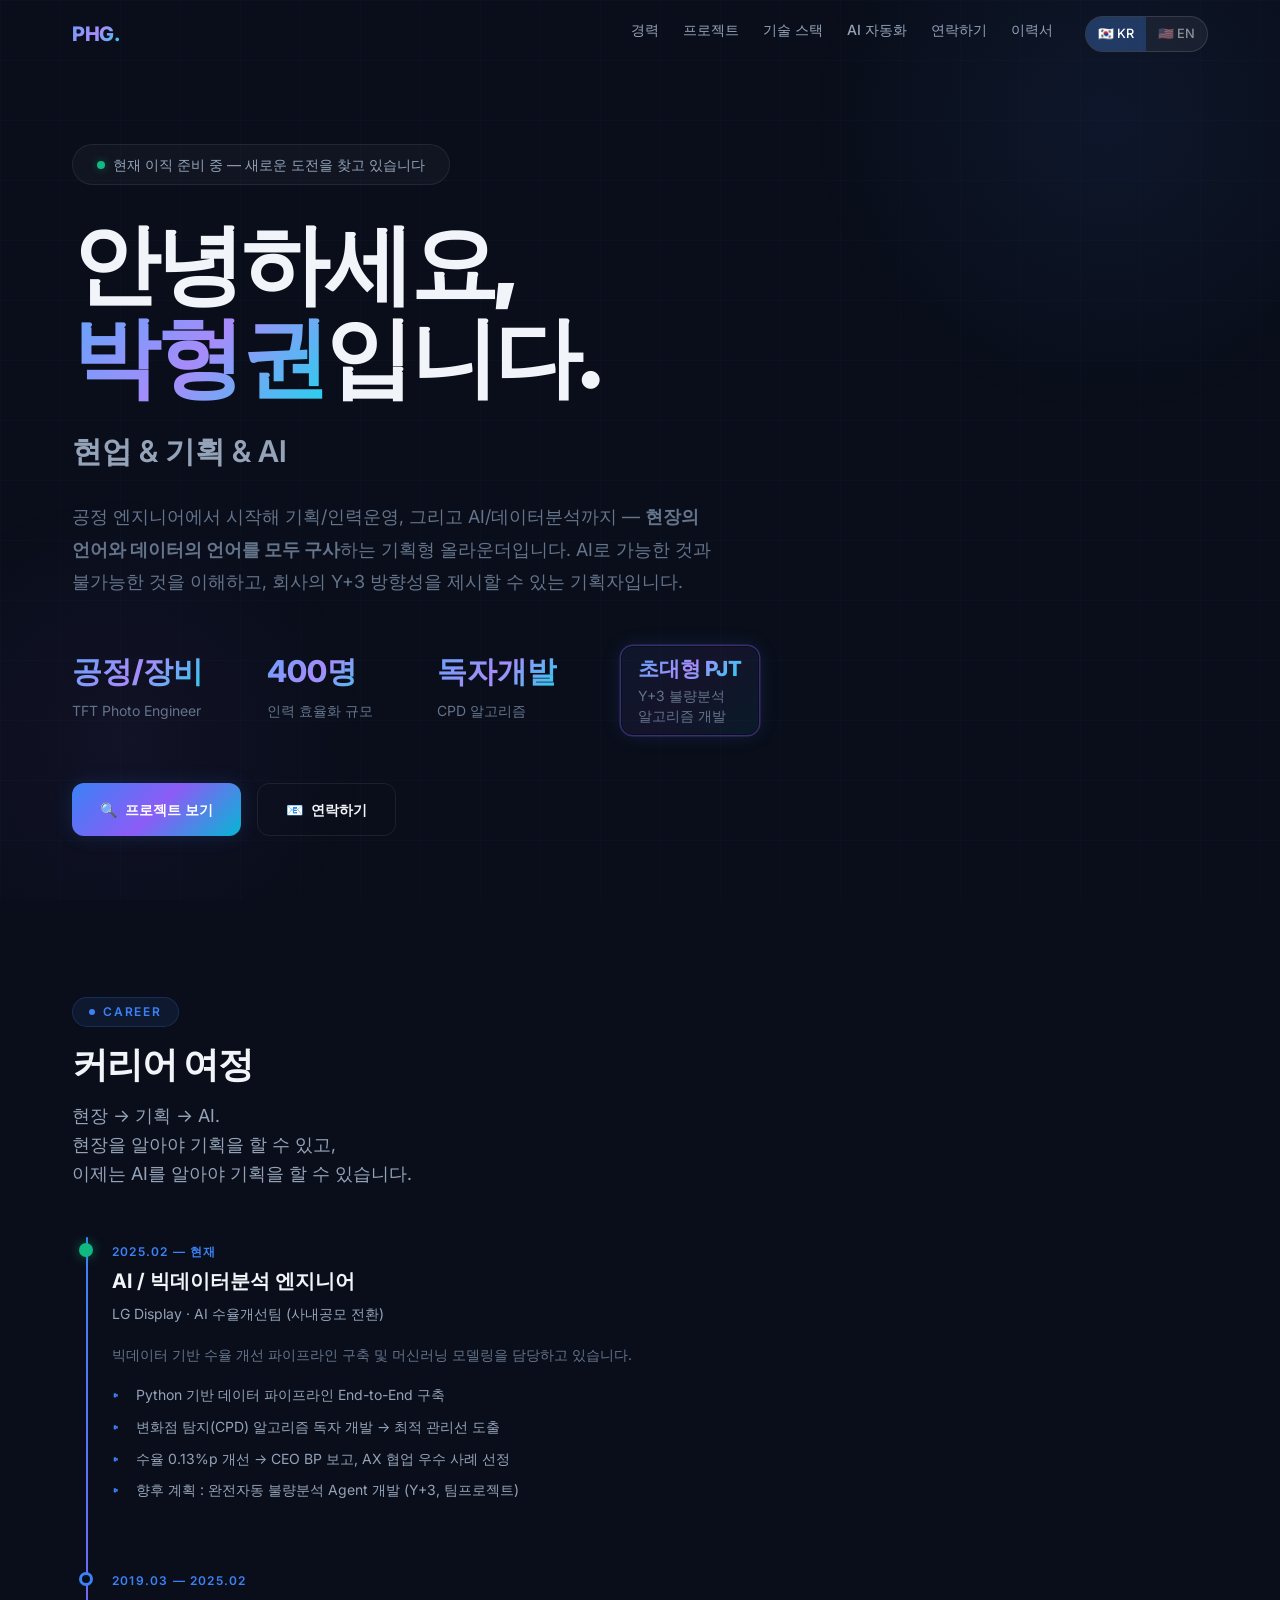
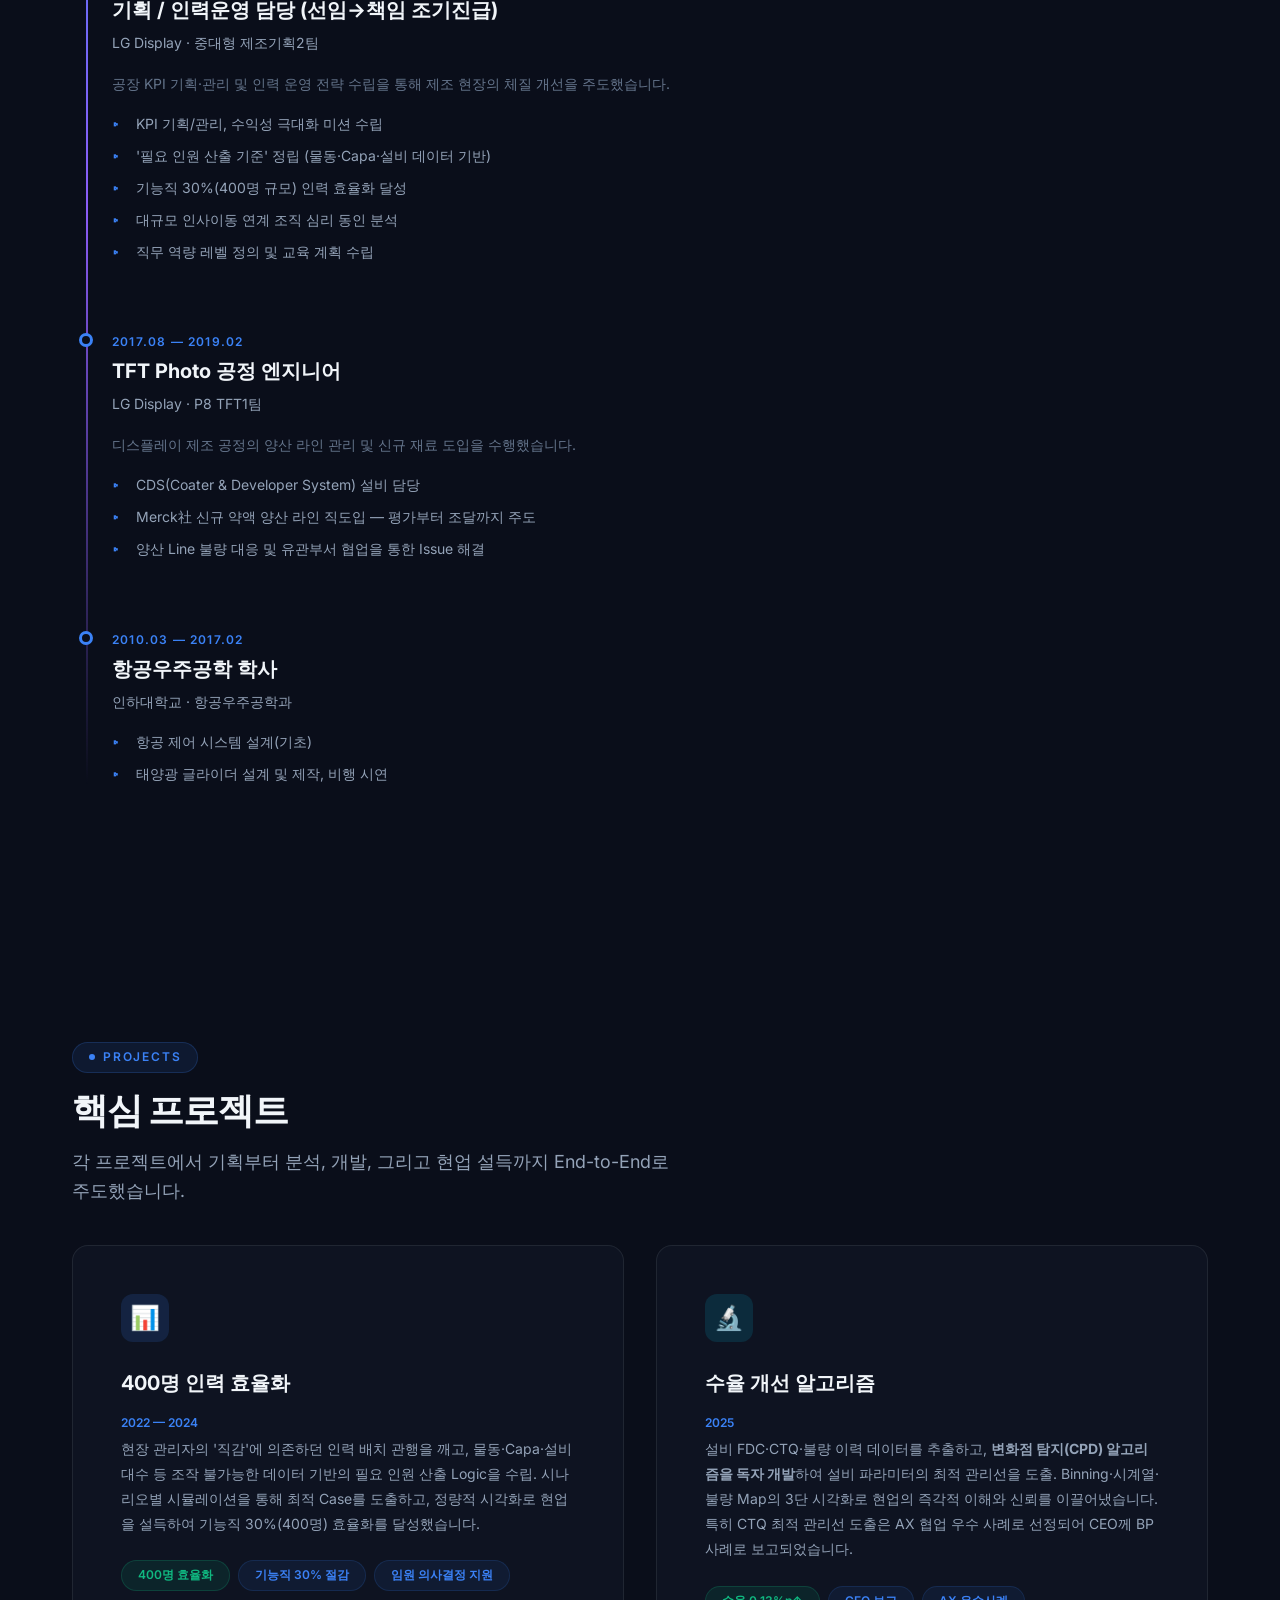
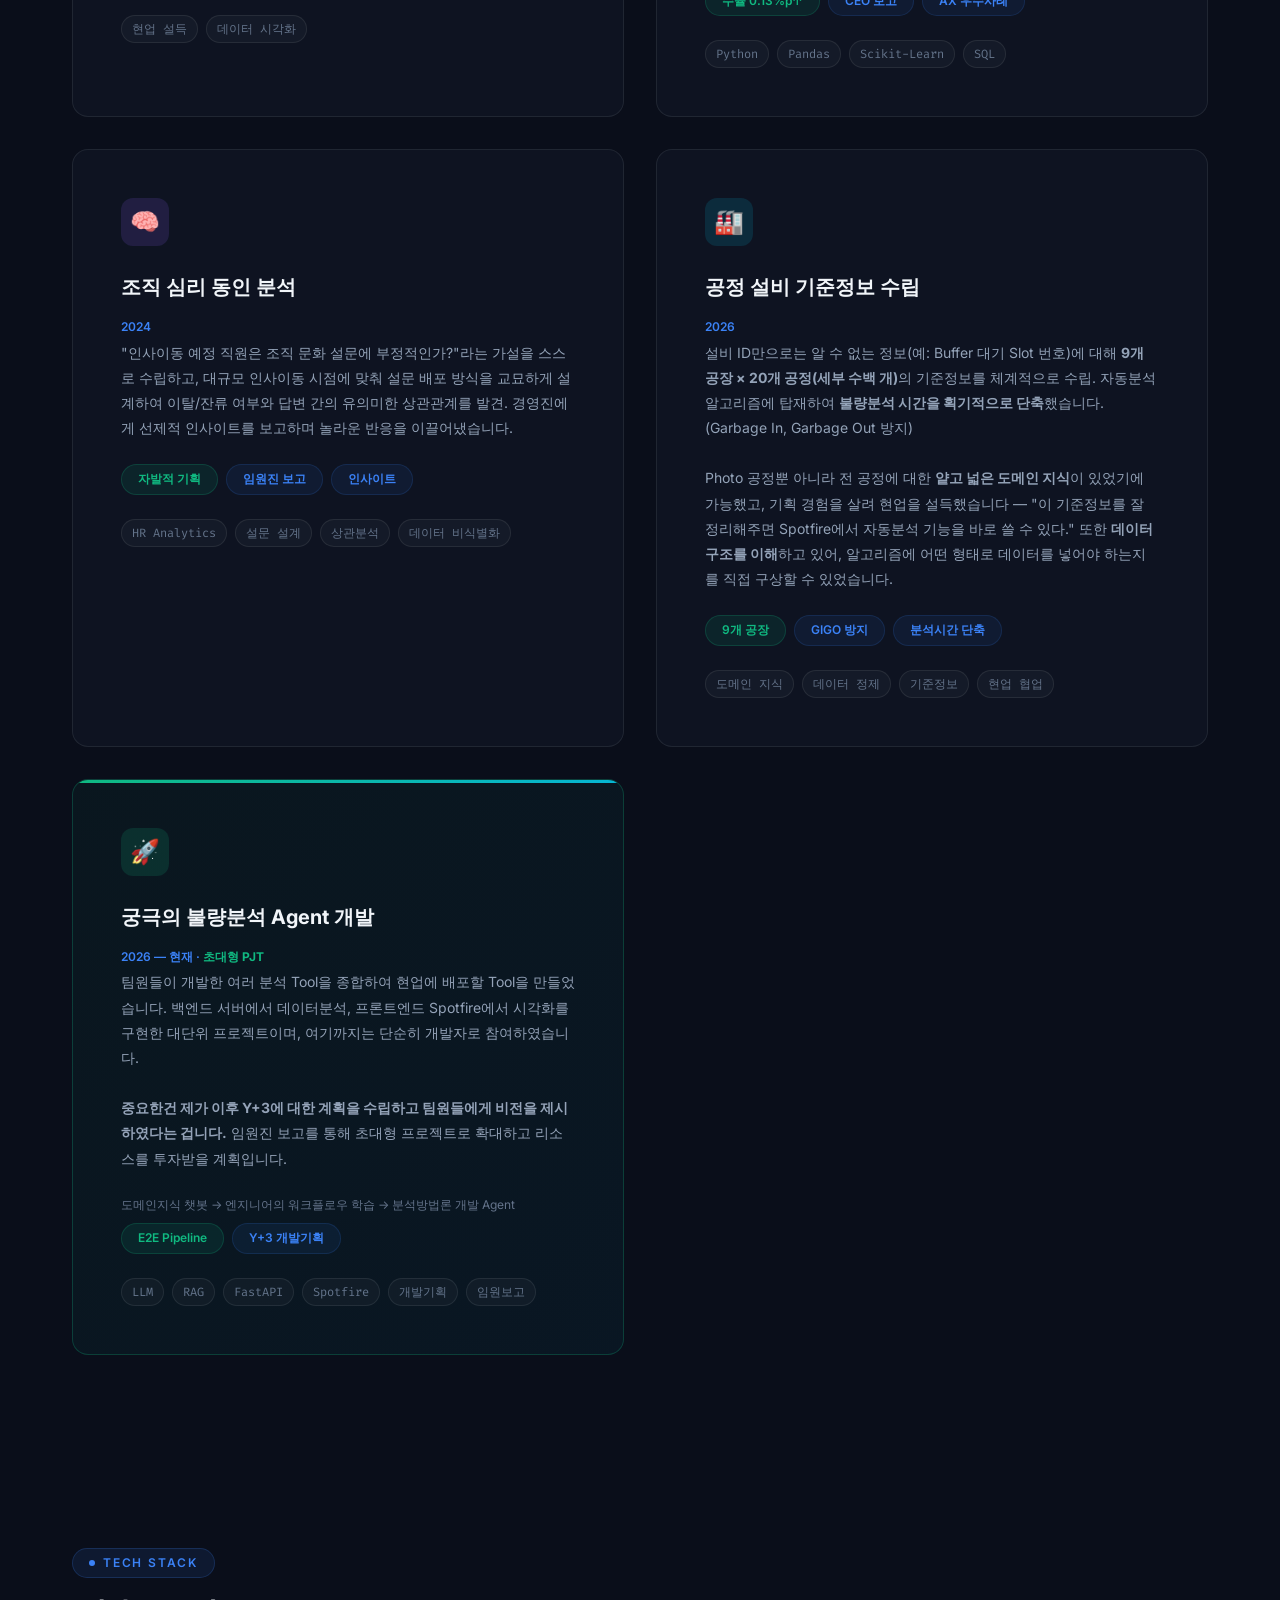
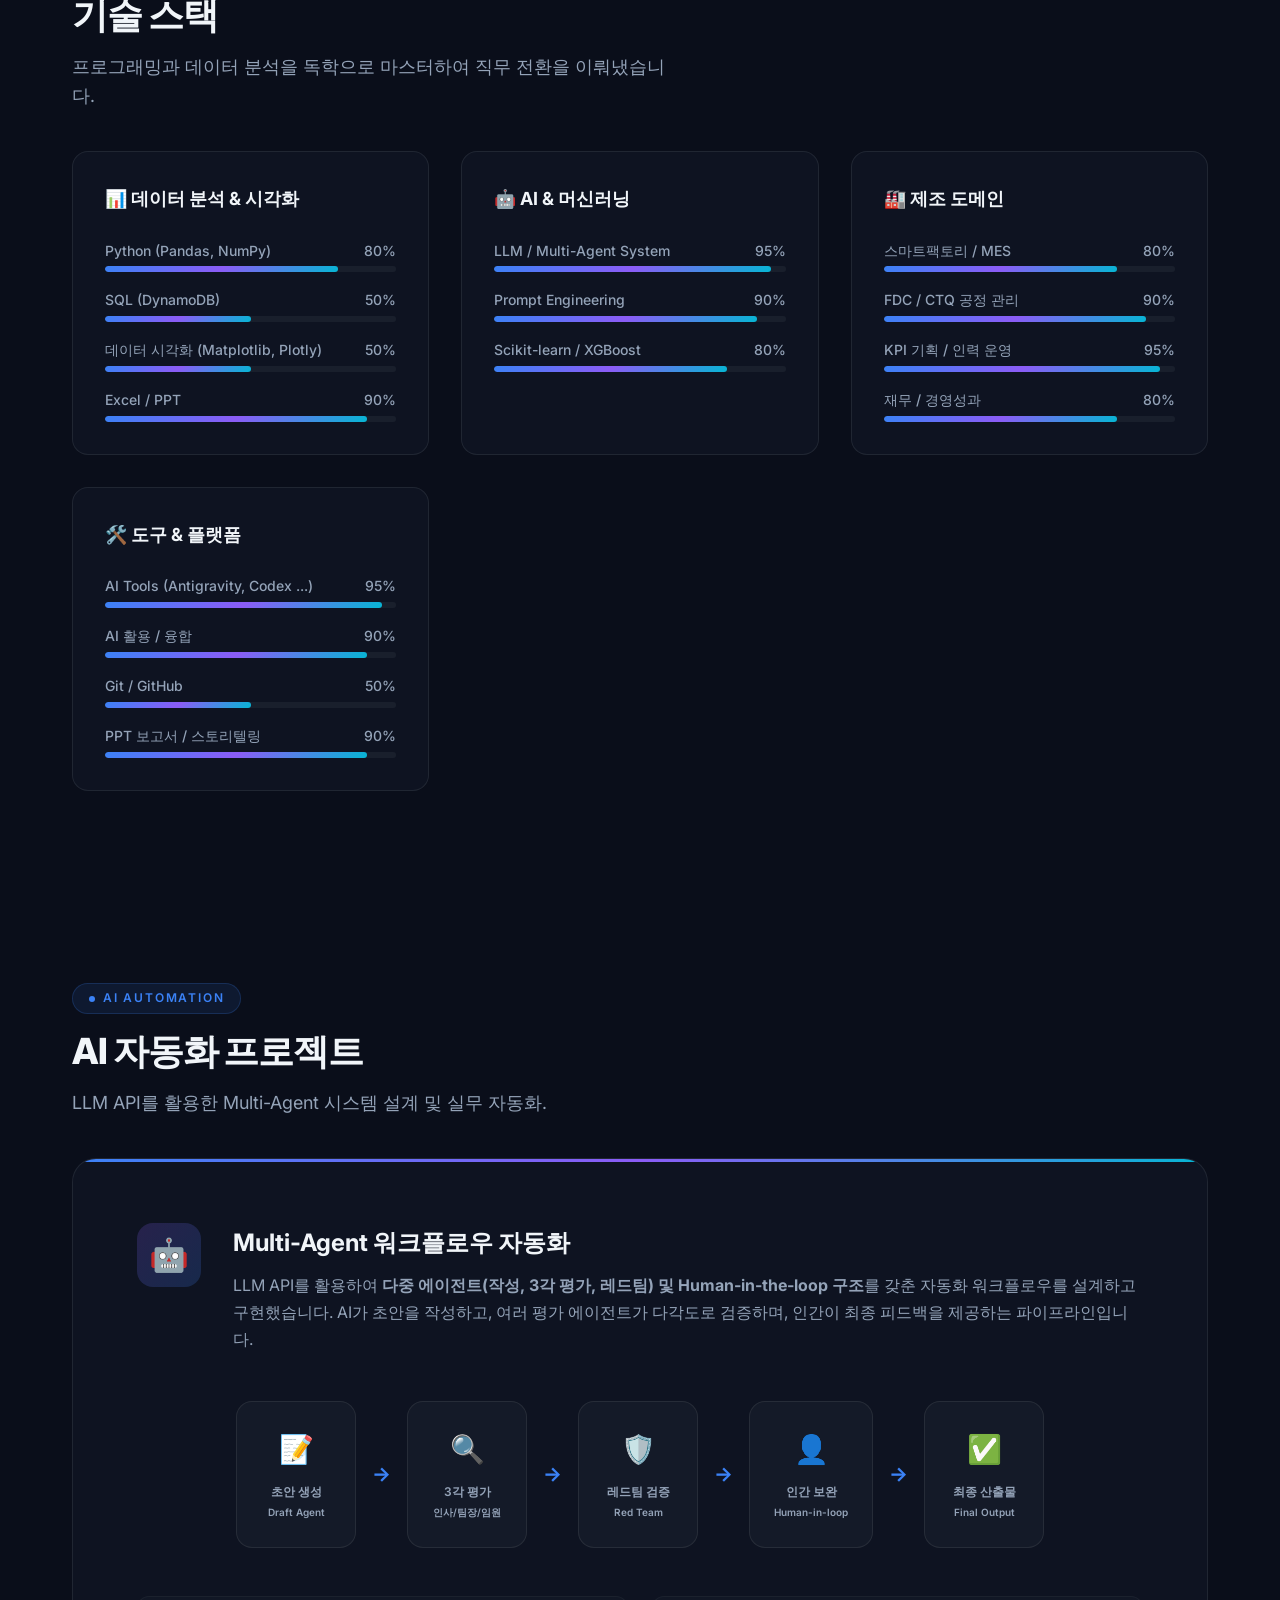
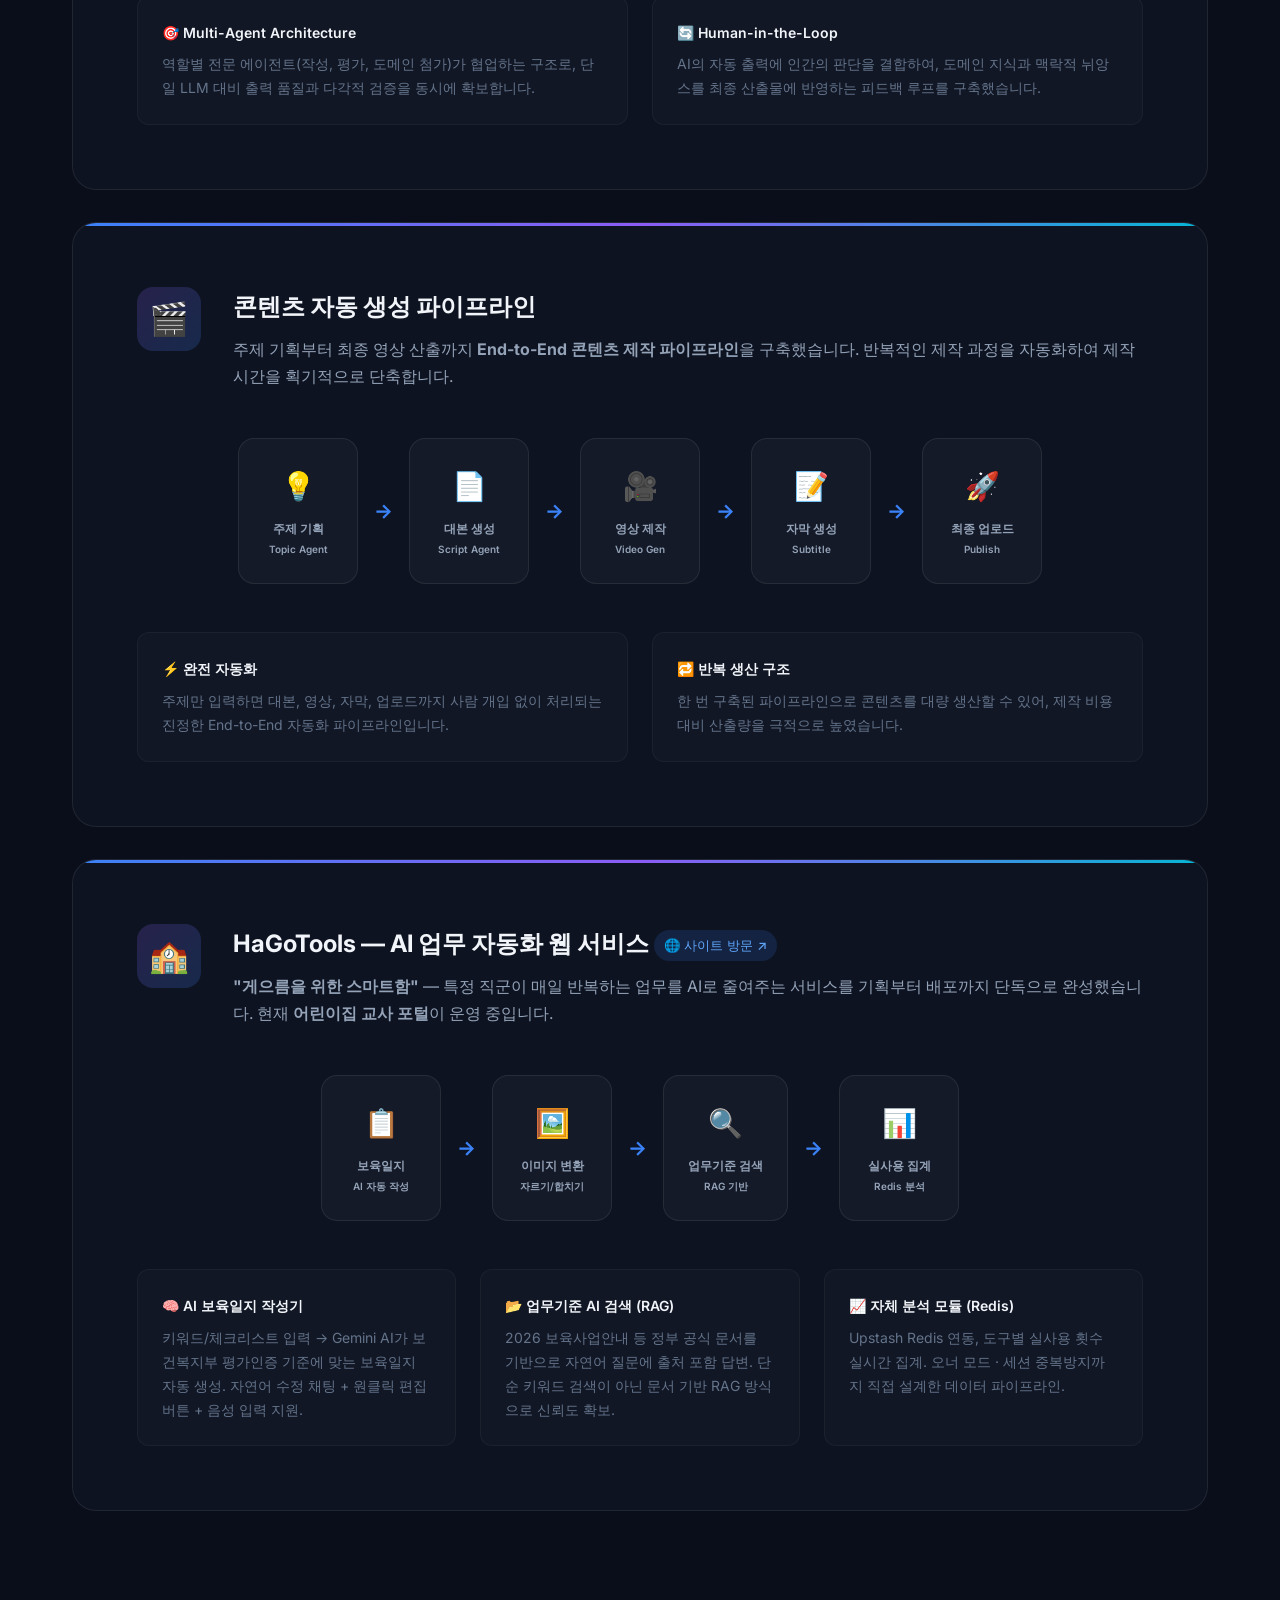
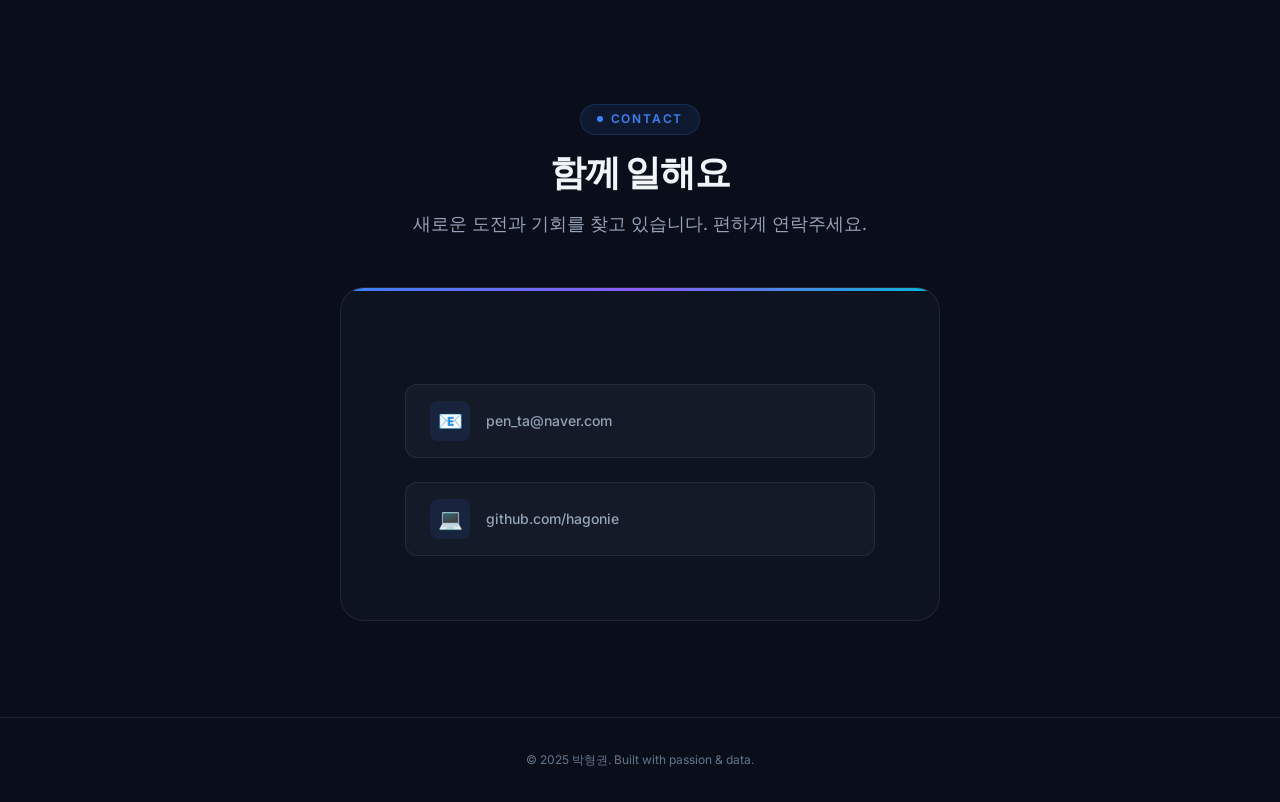
==== index.html @ 9e073401 "Fix HaGoTools: remove 직군별, restore title+link" ====
<!DOCTYPE html>
<html lang="ko">
<head>
  <meta charset="UTF-8">
  <meta name="viewport" content="width=device-width, initial-scale=1.0">
  <meta name="description" content="박형권 포트폴리오 — 데이터 분석 & AI 전문가. LG Display 출신, 공정엔지니어에서 AI 데이터분석까지 커리어를 확장한 올라운더.">
  <meta name="keywords" content="박형권, 포트폴리오, 데이터분석, AI, 머신러닝, Python, 스마트팩토리">
  <meta name="author" content="박형권">
  <meta property="og:title" content="박형권 — Data & AI Portfolio">
  <meta property="og:description" content="공정 엔지니어 → 기획/인력운영 → AI 데이터분석. 데이터로 400명 인력을 최적화하고, AI로 수율을 개선하는 사람.">
  <meta property="og:type" content="website">
  <title>박형권 — Data & AI Portfolio</title>
  <link rel="stylesheet" href="style.css">
  <link rel="icon" href="data:image/svg+xml,<svg xmlns='http://www.w3.org/2000/svg' viewBox='0 0 100 100'><text y='.9em' font-size='90'>🚀</text></svg>">
  <style>
    /* Language Toggle Button Styles */
    .lang-toggle {
      display: flex;
      align-items: center;
      background: rgba(255,255,255,0.06);
      border: 1px solid rgba(255,255,255,0.12);
      border-radius: 20px;
      padding: 0;
      cursor: pointer;
      font-size: 0.8rem;
      overflow: hidden;
      margin-left: 0.5rem;
      flex-shrink: 0;
    }
    .lang-toggle-option {
      padding: 6px 12px;
      color: rgba(255,255,255,0.5);
      transition: all 0.3s ease;
      font-weight: 500;
      white-space: nowrap;
      user-select: none;
    }
    .lang-toggle-option.active {
      background: rgba(59,130,246,0.25);
      color: #fff;
    }
    .lang-toggle-option:hover:not(.active) {
      color: rgba(255,255,255,0.8);
    }
    @media (max-width: 768px) {
      .lang-toggle {
        margin: 0.5rem auto 0;
      }
    }
  </style>
</head>
<body>

  <!-- Background Effects -->
  <div class="bg-grid"></div>
  <div class="bg-gradient-orbs"></div>

  <!-- Navigation -->
  <nav class="nav" id="navbar">
    <div class="nav-container">
      <a href="#" class="nav-logo">PHG.</a>
      <ul class="nav-links" id="navLinks">
        <li><a href="#career" data-ko="경력" data-en="Career">경력</a></li>
        <li><a href="#projects" data-ko="프로젝트" data-en="Projects">프로젝트</a></li>
        <li><a href="#skills" data-ko="기술 스택" data-en="Tech Stack">기술 스택</a></li>
        <li><a href="#automation" data-ko="AI 자동화" data-en="AI Automation">AI 자동화</a></li>
        <li><a href="#contact" data-ko="연락하기" data-en="Contact">연락하기</a></li>
        <li><a href="resume-kr.html" target="_blank" id="resumeLink" data-ko="이력서" data-en="Resume">이력서</a></li>
        <li>
          <div class="lang-toggle" id="langToggle">
            <span class="lang-toggle-option active" data-lang="ko">🇰🇷 KR</span>
            <span class="lang-toggle-option" data-lang="en">🇺🇸 EN</span>
          </div>
        </li>
      </ul>
      <button class="nav-mobile-toggle" id="navToggle" aria-label="메뉴 열기">
        <span></span>
        <span></span>
        <span></span>
      </button>
    </div>
  </nav>

  <!-- Hero Section -->
  <section class="hero" id="hero">
    <div class="hero-content">
      <div class="hero-badge" data-ko="현재 이직 준비 중 — 새로운 도전을 찾고 있습니다" data-en="Currently open to new opportunities" data-i18n-mode="badge">
        <span class="status-dot"></span>
        현재 이직 준비 중 — 새로운 도전을 찾고 있습니다
      </div>
      <h1 class="hero-name" data-ko="안녕하세요,<br><span class='gradient-text'>박형권</span>입니다." data-en="Hello,<br><span class='gradient-text'>Park Hyeonggwon</span>." data-i18n-mode="html">
        안녕하세요,<br>
        <span class="gradient-text">박형권</span>입니다.
      </h1>
      <p class="hero-title" data-ko="현업 &amp; 기획 &amp; AI" data-en="Field &amp; Planning &amp; AI">현업 & 기획 & AI</p>
      <p class="hero-description" data-ko="공정 엔지니어에서 시작해 기획/인력운영, 그리고 AI/데이터분석까지 — <strong>현장의 언어와 데이터의 언어를 모두 구사</strong>하는 기획형 올라운더입니다. AI로 가능한 것과 불가능한 것을 이해하고, 회사의 Y+3 방향성을 제시할 수 있는 기획자입니다." data-en="From process engineer to planning/workforce management, then to AI/data analysis — an <strong>all-rounder fluent in both the language of the manufacturing floor and the language of data</strong>. I understand what AI can and cannot do, and can chart the company's Y+3 direction." data-i18n-mode="html">
        공정 엔지니어에서 시작해 기획/인력운영, 그리고 AI/데이터분석까지 — 
        <strong>현장의 언어와 데이터의 언어를 모두 구사</strong>하는 기획형 올라운더입니다.
        AI로 가능한 것과 불가능한 것을 이해하고, 회사의 Y+3 방향성을 제시할 수 있는 기획자입니다.
      </p>
      <!-- Stat 스토리: 현업 → 기획 → AI → 현업+기획+AI 통합 -->
      <div class="hero-stats">
        <div class="hero-stat" title="현업">
          <div class="hero-stat-value" data-ko="공정/장비" data-en="Process/Equip">공정/장비</div>
          <div class="hero-stat-label">TFT Photo Engineer</div>
        </div>
        <div class="hero-stat" title="기획">
          <div class="hero-stat-value" data-count="400">0</div>
          <div class="hero-stat-label" data-ko="인력 효율화 규모" data-en="Workforce Optimized">인력 효율화 규모</div>
        </div>
        <div class="hero-stat" title="AI">
          <div class="hero-stat-value" data-ko="독자개발" data-en="Self-Developed">독자개발</div>
          <div class="hero-stat-label" data-ko="CPD 알고리즘" data-en="CPD Algorithm">CPD 알고리즘</div>
        </div>
        <div class="hero-stat hero-stat-highlight" title="현업+기획+AI 통합">
          <div class="hero-stat-value" style="font-size: 1.3rem; line-height:1.3;" data-ko="초대형 PJT" data-en="Mega PJT">초대형 PJT</div>
          <div class="hero-stat-label" data-ko="Y+3 불량분석<br>알고리즘 개발" data-en="Y+3 Defect Analysis<br>Agent Dev" data-i18n-mode="html">Y+3 불량분석<br>알고리즘 개발</div>
        </div>
      </div>
      <div class="hero-actions">
        <a href="#projects" class="btn btn-primary" data-ko="<span>🔍</span> 프로젝트 보기" data-en="<span>🔍</span> View Projects" data-i18n-mode="html">
          <span>🔍</span> 프로젝트 보기
        </a>
        <a href="#contact" class="btn btn-secondary" data-ko="<span>📧</span> 연락하기" data-en="<span>📧</span> Contact Me" data-i18n-mode="html">
          <span>📧</span> 연락하기
        </a>
      </div>
    </div>
  </section>

  <!-- Career Section -->
  <section class="section" id="career">
    <div class="reveal">
      <span class="section-label"><span class="dot"></span> Career</span>
      <h2 class="section-title" data-ko="커리어 여정" data-en="Career Journey">커리어 여정</h2>
      <p class="section-subtitle" data-ko="현장 → 기획 → AI.<br>현장을 알아야 기획을 할 수 있고,<br>이제는 AI를 알아야 기획을 할 수 있습니다." data-en="Field → Planning → AI.<br>You need to know the field to plan.<br>Now, you need to know AI to plan." data-i18n-mode="html">
        현장 → 기획 → AI.<br>
        현장을 알아야 기획을 할 수 있고,<br>
        이제는 AI를 알아야 기획을 할 수 있습니다.
      </p>
    </div>

    <div class="timeline" style="margin-top: 3rem;">
      <!-- Current -->
      <div class="timeline-item current">
        <span class="timeline-period" data-ko="2025.02 — 현재" data-en="Feb 2025 — Present">2025.02 — 현재</span>
        <h3 class="timeline-role" data-ko="AI / 빅데이터분석 엔지니어" data-en="AI / Big Data Analysis Engineer">AI / 빅데이터분석 엔지니어</h3>
        <p class="timeline-company" data-ko="LG Display · AI 수율개선팀 (사내공모 전환)" data-en="LG Display · AI Yield Improvement Team (Internal Transfer)">LG Display · AI 수율개선팀 (사내공모 전환)</p>
        <p class="timeline-desc" data-ko="빅데이터 기반 수율 개선 파이프라인 구축 및 머신러닝 모델링을 담당하고 있습니다." data-en="Building big data-based yield improvement pipelines and ML modeling.">
          빅데이터 기반 수율 개선 파이프라인 구축 및 머신러닝 모델링을 담당하고 있습니다.
        </p>
        <ul class="timeline-highlights">
          <li data-ko="Python 기반 데이터 파이프라인 End-to-End 구축" data-en="Built end-to-end data pipeline with Python">Python 기반 데이터 파이프라인 End-to-End 구축</li>
          <li data-ko="변화점 탐지(CPD) 알고리즘 독자 개발 → 최적 관리선 도출" data-en="Independently developed Change Point Detection (CPD) algorithm → derived optimal control limits">변화점 탐지(CPD) 알고리즘 독자 개발 → 최적 관리선 도출</li>
          <li data-ko="수율 0.13%p 개선 → CEO BP 보고, AX 협업 우수 사례 선정" data-en="Improved yield by 0.13%p → Reported to CEO as Best Practice, selected as AX collaboration excellence case">수율 0.13%p 개선 → CEO BP 보고, AX 협업 우수 사례 선정</li>
          <li data-ko="향후 계획 : 완전자동 불량분석 Agent 개발 (Y+3, 팀프로젝트)" data-en="Future plan: Fully automated defect analysis Agent development (Y+3, team project)">향후 계획 : 완전자동 불량분석 Agent 개발 (Y+3, 팀프로젝트)</li>
        </ul>
      </div>

      <!-- Planning -->
      <div class="timeline-item">
        <span class="timeline-period">2019.03 — 2025.02</span>
        <h3 class="timeline-role" data-ko="기획 / 인력운영 담당 (선임→책임 조기진급)" data-en="Planning / Workforce Mgmt (Early Promotion)">기획 / 인력운영 담당 (선임→책임 조기진급)</h3>
        <p class="timeline-company" data-ko="LG Display · 중대형 제조기획2팀" data-en="LG Display · Manufacturing Planning Team 2">LG Display · 중대형 제조기획2팀</p>
        <p class="timeline-desc" data-ko="공장 KPI 기획·관리 및 인력 운영 전략 수립을 통해 제조 현장의 체질 개선을 주도했습니다." data-en="Led manufacturing transformation through factory KPI planning/management and workforce operation strategy.">
          공장 KPI 기획·관리 및 인력 운영 전략 수립을 통해 제조 현장의 체질 개선을 주도했습니다.
        </p>
        <ul class="timeline-highlights">
          <li data-ko="KPI 기획/관리, 수익성 극대화 미션 수립" data-en="KPI planning/management, profitability maximization mission">KPI 기획/관리, 수익성 극대화 미션 수립</li>
          <li data-ko="'필요 인원 산출 기준' 정립 (물동·Capa·설비 데이터 기반)" data-en="Established 'headcount calculation criteria' (based on volume, capacity, equipment data)">'필요 인원 산출 기준' 정립 (물동·Capa·설비 데이터 기반)</li>
          <li data-ko="기능직 30%(400명 규모) 인력 효율화 달성" data-en="Achieved 30% workforce optimization (400 operators)">기능직 30%(400명 규모) 인력 효율화 달성</li>
          <li data-ko="대규모 인사이동 연계 조직 심리 동인 분석" data-en="Organizational psychology driver analysis linked to large-scale personnel transfers">대규모 인사이동 연계 조직 심리 동인 분석</li>
          <li data-ko="직무 역량 레벨 정의 및 교육 계획 수립" data-en="Defined job competency levels and established training plans">직무 역량 레벨 정의 및 교육 계획 수립</li>
        </ul>
      </div>

      <!-- Engineer -->
      <div class="timeline-item">
        <span class="timeline-period">2017.08 — 2019.02</span>
        <h3 class="timeline-role" data-ko="TFT Photo 공정 엔지니어" data-en="TFT Photo Process Engineer">TFT Photo 공정 엔지니어</h3>
        <p class="timeline-company" data-ko="LG Display · P8 TFT1팀" data-en="LG Display · P8 TFT1 Team">LG Display · P8 TFT1팀</p>
        <p class="timeline-desc" data-ko="디스플레이 제조 공정의 양산 라인 관리 및 신규 재료 도입을 수행했습니다." data-en="Managed production lines and introduced new materials for display manufacturing processes.">
          디스플레이 제조 공정의 양산 라인 관리 및 신규 재료 도입을 수행했습니다.
        </p>
        <ul class="timeline-highlights">
          <li data-ko="CDS(Coater &amp; Developer System) 설비 담당" data-en="Managed CDS (Coater &amp; Developer System) equipment">CDS(Coater &amp; Developer System) 설비 담당</li>
          <li data-ko="Merck社 신규 약액 양산 라인 직도입 — 평가부터 조달까지 주도" data-en="Direct introduction of Merck's new chemicals to production line — led from evaluation to procurement">Merck社 신규 약액 양산 라인 직도입 — 평가부터 조달까지 주도</li>
          <li data-ko="양산 Line 불량 대응 및 유관부서 협업을 통한 Issue 해결" data-en="Resolved production line defects through cross-functional collaboration">양산 Line 불량 대응 및 유관부서 협업을 통한 Issue 해결</li>
        </ul>
      </div>

      <!-- Education -->
      <div class="timeline-item">
        <span class="timeline-period">2010.03 — 2017.02</span>
        <h3 class="timeline-role" data-ko="항공우주공학 학사" data-en="B.S. Aerospace Engineering">항공우주공학 학사</h3>
        <p class="timeline-company" data-ko="인하대학교 · 항공우주공학과" data-en="Inha University · Aerospace Engineering">인하대학교 · 항공우주공학과</p>
        <ul class="timeline-highlights">
          <li data-ko="항공 제어 시스템 설계(기초)" data-en="Flight control system design (fundamentals)">항공 제어 시스템 설계(기초)</li>
          <li data-ko="태양광 글라이더 설계 및 제작, 비행 시연" data-en="Solar glider design, fabrication, and flight demonstration">태양광 글라이더 설계 및 제작, 비행 시연</li>
        </ul>
      </div>
    </div>
  </section>

  <!-- Projects Section -->
  <section class="section" id="projects">
    <div class="reveal">
      <span class="section-label"><span class="dot"></span> Projects</span>
      <h2 class="section-title" data-ko="핵심 프로젝트" data-en="Key Projects">핵심 프로젝트</h2>
      <p class="section-subtitle" data-ko="각 프로젝트에서 기획부터 분석, 개발, 그리고 현업 설득까지 End-to-End로 주도했습니다." data-en="Led each project end-to-end — from planning and analysis to development and stakeholder buy-in.">
        각 프로젝트에서 기획부터 분석, 개발, 그리고 현업 설득까지 End-to-End로 주도했습니다.
      </p>
    </div>

    <div class="projects-grid" style="margin-top: 2.5rem;">
      <!-- Project 1 -->
      <div class="project-card">
        <div class="project-card-icon blue">📊</div>
        <h3 class="project-card-title" data-ko="400명 인력 효율화" data-en="400-Person Workforce Optimization">400명 인력 효율화</h3>
        <span class="project-card-period">2022 — 2024</span>
        <p class="project-card-desc" data-ko="현장 관리자의 '직감'에 의존하던 인력 배치 관행을 깨고, 물동·Capa·설비대수 등 조작 불가능한 데이터 기반의 필요 인원 산출 Logic을 수립. 시나리오별 시뮬레이션을 통해 최적 Case를 도출하고, 정량적 시각화로 현업을 설득하여 기능직 30%(400명) 효율화를 달성했습니다." data-en="Broke the convention of relying on managers' 'gut feeling' for workforce allocation. Established headcount calculation logic based on tamper-proof data (volume, capacity, equipment count). Derived optimal scenarios through simulation and persuaded stakeholders with quantitative visualization, achieving 30% (400 operators) workforce optimization.">
          현장 관리자의 '직감'에 의존하던 인력 배치 관행을 깨고, 물동·Capa·설비대수 등
          조작 불가능한 데이터 기반의 필요 인원 산출 Logic을 수립.
          시나리오별 시뮬레이션을 통해 최적 Case를 도출하고, 정량적 시각화로 현업을 설득하여
          기능직 30%(400명) 효율화를 달성했습니다.
        </p>
        <div class="project-card-metrics">
          <span class="metric-badge highlight" data-ko="400명 효율화" data-en="400 Optimized">400명 효율화</span>
          <span class="metric-badge" data-ko="기능직 30% 절감" data-en="30% Workforce Reduction">기능직 30% 절감</span>
          <span class="metric-badge" data-ko="임원 의사결정 지원" data-en="Executive Decision Support">임원 의사결정 지원</span>
        </div>
        <div class="project-card-tags">
          <span class="tag" data-ko="현업 설득" data-en="Stakeholder Buy-in">현업 설득</span>
          <span class="tag" data-ko="데이터 시각화" data-en="Data Visualization">데이터 시각화</span>
        </div>
      </div>

      <!-- Project 2 -->
      <div class="project-card">
        <div class="project-card-icon cyan">🔬</div>
        <h3 class="project-card-title" data-ko="수율 개선 알고리즘" data-en="Yield Improvement Algorithm">수율 개선 알고리즘</h3>
        <span class="project-card-period">2025</span>
        <p class="project-card-desc" data-ko="설비 FDC·CTQ·불량 이력 데이터를 추출하고, <strong>변화점 탐지(CPD) 알고리즘을 독자 개발</strong>하여 설비 파라미터의 최적 관리선을 도출. Binning·시계열·불량 Map의 3단 시각화로 현업의 즉각적 이해와 신뢰를 이끌어냈습니다. 특히 CTQ 최적 관리선 도출은 AX 협업 우수 사례로 선정되어 CEO께 BP사례로 보고되었습니다." data-en="Extracted equipment FDC, CTQ, and defect history data, then <strong>independently developed a Change Point Detection (CPD) algorithm</strong> to derive optimal control limits for equipment parameters. Built a 3-tier visualization (Binning, time-series, defect map) that earned instant understanding and trust from stakeholders. The CTQ optimal control limit derivation was selected as an AX collaboration best practice and reported to the CEO." data-i18n-mode="html">
          설비 FDC·CTQ·불량 이력 데이터를 추출하고, <strong>변화점 탐지(CPD) 알고리즘을 독자 개발</strong>하여
          설비 파라미터의 최적 관리선을 도출. Binning·시계열·불량 Map의 3단 시각화로 현업의
          즉각적 이해와 신뢰를 이끌어냈습니다. 특히 CTQ 최적 관리선 도출은 AX 협업 우수 사례로
          선정되어 CEO께 BP사례로 보고되었습니다.
        </p>
        <div class="project-card-metrics">
          <span class="metric-badge highlight" data-ko="수율 0.13%p↑" data-en="Yield +0.13%p">수율 0.13%p↑</span>
          <span class="metric-badge" data-ko="CEO 보고" data-en="CEO Report">CEO 보고</span>
          <span class="metric-badge" data-ko="AX 우수사례" data-en="AX Best Practice">AX 우수사례</span>
        </div>
        <div class="project-card-tags">
          <span class="tag">Python</span>
          <span class="tag">Pandas</span>
          <span class="tag">Scikit-Learn</span>
          <span class="tag">SQL</span>
        </div>
      </div>

      <!-- Project 3 -->
      <div class="project-card">
        <div class="project-card-icon purple">🧠</div>
        <h3 class="project-card-title" data-ko="조직 심리 동인 분석" data-en="Organizational Psychology Analysis">조직 심리 동인 분석</h3>
        <span class="project-card-period">2024</span>
        <p class="project-card-desc" data-ko="&quot;인사이동 예정 직원은 조직 문화 설문에 부정적인가?&quot;라는 가설을 스스로 수립하고, 대규모 인사이동 시점에 맞춰 설문 배포 방식을 교묘하게 설계하여 이탈/잔류 여부와 답변 간의 유의미한 상관관계를 발견. 경영진에게 선제적 인사이트를 보고하며 놀라운 반응을 이끌어냈습니다." data-en="Self-initiated the hypothesis: 'Do employees scheduled for transfer respond negatively to culture surveys?' Cleverly designed survey distribution timing around large-scale transfers and discovered significant correlations between transfer/retention status and responses. Proactively reported insights to management, eliciting an impressed response.">
          "인사이동 예정 직원은 조직 문화 설문에 부정적인가?"라는 가설을 스스로 수립하고,
          대규모 인사이동 시점에 맞춰 설문 배포 방식을 교묘하게 설계하여
          이탈/잔류 여부와 답변 간의 유의미한 상관관계를 발견.
          경영진에게 선제적 인사이트를 보고하며 놀라운 반응을 이끌어냈습니다.
        </p>
        <div class="project-card-metrics">
          <span class="metric-badge highlight" data-ko="자발적 기획" data-en="Self-Initiated">자발적 기획</span>
          <span class="metric-badge" data-ko="임원진 보고" data-en="Exec Report">임원진 보고</span>
          <span class="metric-badge" data-ko="인사이트" data-en="Insight">인사이트</span>
        </div>
        <div class="project-card-tags">
          <span class="tag">HR Analytics</span>
          <span class="tag" data-ko="설문 설계" data-en="Survey Design">설문 설계</span>
          <span class="tag" data-ko="상관분석" data-en="Correlation Analysis">상관분석</span>
          <span class="tag" data-ko="데이터 비식별화" data-en="Data Anonymization">데이터 비식별화</span>
        </div>
      </div>

      <!-- Project 4 — 기준정보 수립 -->
      <div class="project-card">
        <div class="project-card-icon cyan">🏭</div>
        <h3 class="project-card-title" data-ko="공정 설비 기준정보 수립" data-en="Process Equipment Master Data">공정 설비 기준정보 수립</h3>
        <span class="project-card-period">2026</span>
        <p class="project-card-desc" data-ko="설비 ID만으로는 알 수 없는 정보(예: Buffer 대기 Slot 번호)에 대해 <strong>9개 공장 × 20개 공정(세부 수백 개)</strong>의 기준정보를 체계적으로 수립. 자동분석 알고리즘에 탑재하여 <strong>불량분석 시간을 획기적으로 단축</strong>했습니다. (Garbage In, Garbage Out 방지)<br><br>Photo 공정뿐 아니라 전 공정에 대한 <strong>얕고 넓은 도메인 지식</strong>이 있었기에 가능했고, 기획 경험을 살려 현업을 설득했습니다 — &quot;이 기준정보를 잘 정리해주면 Spotfire에서 자동분석 기능을 바로 쓸 수 있다.&quot; 또한 <strong>데이터 구조를 이해</strong>하고 있어, 알고리즘에 어떤 형태로 데이터를 넣어야 하는지를 직접 구상할 수 있었습니다." data-en="Systematically established master data for information that equipment IDs alone cannot provide (e.g., buffer slot numbers) across <strong>9 factories × 20 processes (hundreds of sub-items)</strong>. Integrated into automated analysis algorithms to <strong>dramatically reduce defect analysis time</strong>. (Preventing Garbage In, Garbage Out)<br><br>This was possible due to <strong>broad, cross-process domain knowledge</strong> beyond just Photo processes, and planning experience was leveraged to persuade stakeholders — 'If you organize this master data well, you can use the auto-analysis feature in Spotfire right away.' Also, <strong>understanding data structures</strong> enabled direct design of how data should be fed into the algorithm." data-i18n-mode="html">
          설비 ID만으로는 알 수 없는 정보(예: Buffer 대기 Slot 번호)에 대해
          <strong>9개 공장 × 20개 공정(세부 수백 개)</strong>의 기준정보를 체계적으로 수립.
          자동분석 알고리즘에 탑재하여 <strong>불량분석 시간을 획기적으로 단축</strong>했습니다.
          (Garbage In, Garbage Out 방지)<br><br>
          Photo 공정뿐 아니라 전 공정에 대한 <strong>얕고 넓은 도메인 지식</strong>이 있었기에 가능했고,
          기획 경험을 살려 현업을 설득했습니다 — "이 기준정보를 잘 정리해주면 Spotfire에서 자동분석 기능을 바로 쓸 수 있다."
          또한 <strong>데이터 구조를 이해</strong>하고 있어, 알고리즘에 어떤 형태로 데이터를 넣어야 하는지를 직접 구상할 수 있었습니다.
        </p>
        <div class="project-card-metrics">
          <span class="metric-badge highlight" data-ko="9개 공장" data-en="9 Factories">9개 공장</span>
          <span class="metric-badge" data-ko="GIGO 방지" data-en="GIGO Prevention">GIGO 방지</span>
          <span class="metric-badge" data-ko="분석시간 단축" data-en="Faster Analysis">분석시간 단축</span>
        </div>
        <div class="project-card-tags">
          <span class="tag" data-ko="도메인 지식" data-en="Domain Knowledge">도메인 지식</span>
          <span class="tag" data-ko="데이터 정제" data-en="Data Cleansing">데이터 정제</span>
          <span class="tag" data-ko="기준정보" data-en="Master Data">기준정보</span>
          <span class="tag" data-ko="현업 협업" data-en="Cross-functional">현업 협업</span>
        </div>
      </div>

      <!-- Project 5 — Y+3 특별 강조 -->
      <div class="project-card project-card-featured">
        <div class="project-card-icon green">🚀</div>
        <h3 class="project-card-title" data-ko="궁극의 불량분석 Agent 개발" data-en="Ultimate Defect Analysis Agent">궁극의 불량분석 Agent 개발</h3>
        <span class="project-card-period" data-ko="2026 — 현재 · <strong style='color: var(--accent-success);'>초대형 PJT</strong>" data-en="2026 — Present · <strong style='color: var(--accent-success);'>Mega PJT</strong>" data-i18n-mode="html">2026 — 현재 · <strong style="color: var(--accent-success);">초대형 PJT</strong></span>
        <p class="project-card-desc" data-ko="팀원들이 개발한 여러 분석 Tool을 종합하여 현업에 배포할 Tool을 만들었습니다. 백엔드 서버에서 데이터분석, 프론트엔드 Spotfire에서 시각화를 구현한 대단위 프로젝트이며, 여기까지는 단순히 개발자로 참여하였습니다.<br><br><strong>중요한건 제가 이후 Y+3에 대한 계획을 수립하고 팀원들에게 비전을 제시하였다는 겁니다.</strong> 임원진 보고를 통해 초대형 프로젝트로 확대하고 리소스를 투자받을 계획입니다." data-en="Consolidated multiple analysis tools developed by team members into a deployable tool for the field. A large-scale project with backend data analysis and Spotfire frontend visualization — up to this point, I participated simply as a developer.<br><br><strong>What matters is that I then established the Y+3 roadmap and presented a vision to the team.</strong> The plan is to scale it into a mega project through executive reporting and secure resource investment." data-i18n-mode="html">
          팀원들이 개발한 여러 분석 Tool을 종합하여 현업에 배포할 Tool을 만들었습니다.
          백엔드 서버에서 데이터분석, 프론트엔드 Spotfire에서 시각화를 구현한 대단위 프로젝트이며,
          여기까지는 단순히 개발자로 참여하였습니다.<br><br>
          <strong>중요한건 제가 이후 Y+3에 대한 계획을 수립하고 팀원들에게 비전을 제시하였다는 겁니다.</strong>
          임원진 보고를 통해 초대형 프로젝트로 확대하고 리소스를 투자받을 계획입니다.
        </p>
        <p style="font-size: var(--text-xs); color: var(--text-muted); margin-bottom: var(--space-sm);" data-ko="도메인지식 챗봇 → 엔지니어의 워크플로우 학습 → 분석방법론 개발 Agent" data-en="Domain knowledge chatbot → Engineer workflow learning → Analysis methodology development Agent">도메인지식 챗봇 → 엔지니어의 워크플로우 학습 → 분석방법론 개발 Agent</p>
        <div class="project-card-metrics">
          <span class="metric-badge highlight">E2E Pipeline</span>
          <span class="metric-badge" data-ko="Y+3 개발기획" data-en="Y+3 Dev Planning">Y+3 개발기획</span>
        </div>
        <div class="project-card-tags">
          <span class="tag">LLM</span>
          <span class="tag">RAG</span>
          <span class="tag">FastAPI</span>
          <span class="tag">Spotfire</span>
          <span class="tag" data-ko="개발기획" data-en="Dev Planning">개발기획</span>
          <span class="tag" data-ko="임원보고" data-en="Exec Report">임원보고</span>
        </div>
      </div>
    </div>

  </section>

  <!-- Skills Section -->
  <section class="section" id="skills">
    <div class="reveal">
      <span class="section-label"><span class="dot"></span> Tech Stack</span>
      <h2 class="section-title" data-ko="기술 스택" data-en="Tech Stack">기술 스택</h2>
      <p class="section-subtitle" data-ko="프로그래밍과 데이터 분석을 독학으로 마스터하여 직무 전환을 이뤄냈습니다." data-en="Self-taught programming and data analysis to achieve a successful career transition.">
        프로그래밍과 데이터 분석을 독학으로 마스터하여 직무 전환을 이뤄냈습니다.
      </p>
    </div>

    <div class="skills-grid" style="margin-top: 2.5rem;">
      <!-- Data & Analytics -->
      <div class="skill-category">
        <h3 class="skill-category-title" data-ko="📊 데이터 분석 &amp; 시각화" data-en="📊 Data Analysis &amp; Visualization" data-i18n-mode="html">📊 데이터 분석 & 시각화</h3>
        <div class="skill-list">
          <div class="skill-item">
            <span class="skill-name">Python (Pandas, NumPy) <span>80%</span></span>
            <div class="skill-bar-bg"><div class="skill-bar" data-width="80"></div></div>
          </div>
          <div class="skill-item">
            <span class="skill-name">SQL (DynamoDB) <span>50%</span></span>
            <div class="skill-bar-bg"><div class="skill-bar" data-width="50"></div></div>
          </div>
          <div class="skill-item">
            <span class="skill-name" data-ko="데이터 시각화 (Matplotlib, Plotly) <span>50%</span>" data-en="Data Visualization (Matplotlib, Plotly) <span>50%</span>" data-i18n-mode="html">데이터 시각화 (Matplotlib, Plotly) <span>50%</span></span>
            <div class="skill-bar-bg"><div class="skill-bar" data-width="50"></div></div>
          </div>
          <div class="skill-item">
            <span class="skill-name">Excel / PPT <span>90%</span></span>
            <div class="skill-bar-bg"><div class="skill-bar" data-width="90"></div></div>
          </div>
        </div>
      </div>

      <!-- AI / ML -->
      <div class="skill-category">
        <h3 class="skill-category-title" data-ko="🤖 AI &amp; 머신러닝" data-en="🤖 AI &amp; Machine Learning" data-i18n-mode="html">🤖 AI & 머신러닝</h3>
        <div class="skill-list">
          <div class="skill-item">
            <span class="skill-name">LLM / Multi-Agent System <span>95%</span></span>
            <div class="skill-bar-bg"><div class="skill-bar" data-width="95"></div></div>
          </div>
          <div class="skill-item">
            <span class="skill-name">Prompt Engineering <span>90%</span></span>
            <div class="skill-bar-bg"><div class="skill-bar" data-width="90"></div></div>
          </div>
          <div class="skill-item">
            <span class="skill-name">Scikit-learn / XGBoost <span>80%</span></span>
            <div class="skill-bar-bg"><div class="skill-bar" data-width="80"></div></div>
          </div>
        </div>
      </div>

      <!-- Manufacturing Domain -->
      <div class="skill-category">
        <h3 class="skill-category-title" data-ko="🏭 제조 도메인" data-en="🏭 Manufacturing Domain">🏭 제조 도메인</h3>
        <div class="skill-list">
          <div class="skill-item">
            <span class="skill-name" data-ko="스마트팩토리 / MES <span>80%</span>" data-en="Smart Factory / MES <span>80%</span>" data-i18n-mode="html">스마트팩토리 / MES <span>80%</span></span>
            <div class="skill-bar-bg"><div class="skill-bar" data-width="80"></div></div>
          </div>
          <div class="skill-item">
            <span class="skill-name" data-ko="FDC / CTQ 공정 관리 <span>90%</span>" data-en="FDC / CTQ Process Control <span>90%</span>" data-i18n-mode="html">FDC / CTQ 공정 관리 <span>90%</span></span>
            <div class="skill-bar-bg"><div class="skill-bar" data-width="90"></div></div>
          </div>
          <div class="skill-item">
            <span class="skill-name" data-ko="KPI 기획 / 인력 운영 <span>95%</span>" data-en="KPI Planning / Workforce Mgmt <span>95%</span>" data-i18n-mode="html">KPI 기획 / 인력 운영 <span>95%</span></span>
            <div class="skill-bar-bg"><div class="skill-bar" data-width="95"></div></div>
          </div>
          <div class="skill-item">
            <span class="skill-name" data-ko="재무 / 경영성과 <span>80%</span>" data-en="Finance / Business Performance <span>80%</span>" data-i18n-mode="html">재무 / 경영성과 <span>80%</span></span>
            <div class="skill-bar-bg"><div class="skill-bar" data-width="80"></div></div>
          </div>
        </div>
      </div>

      <!-- Tools -->
      <div class="skill-category">
        <h3 class="skill-category-title" data-ko="🛠️ 도구 &amp; 플랫폼" data-en="🛠️ Tools &amp; Platforms" data-i18n-mode="html">🛠️ 도구 & 플랫폼</h3>
        <div class="skill-list">
          <div class="skill-item">
            <span class="skill-name">AI Tools (Antigravity, Codex ...) <span>95%</span></span>
            <div class="skill-bar-bg"><div class="skill-bar" data-width="95"></div></div>
          </div>
          <div class="skill-item">
            <span class="skill-name" data-ko="AI 활용 / 융합 <span>90%</span>" data-en="AI Utilization / Integration <span>90%</span>" data-i18n-mode="html">AI 활용 / 융합 <span>90%</span></span>
            <div class="skill-bar-bg"><div class="skill-bar" data-width="90"></div></div>
          </div>
          <div class="skill-item">
            <span class="skill-name">Git / GitHub <span>50%</span></span>
            <div class="skill-bar-bg"><div class="skill-bar" data-width="50"></div></div>
          </div>
          <div class="skill-item">
            <span class="skill-name" data-ko="PPT 보고서 / 스토리텔링 <span>90%</span>" data-en="PPT Reports / Storytelling <span>90%</span>" data-i18n-mode="html">PPT 보고서 / 스토리텔링 <span>90%</span></span>
            <div class="skill-bar-bg"><div class="skill-bar" data-width="90"></div></div>
          </div>
        </div>
      </div>
    </div>
  </section>

  <!-- Automation Section -->
  <section class="section" id="automation">
    <div class="reveal">
      <span class="section-label"><span class="dot"></span> AI Automation</span>
      <h2 class="section-title" data-ko="AI 자동화 프로젝트" data-en="AI Automation Projects">AI 자동화 프로젝트</h2>
      <p class="section-subtitle" data-ko="LLM API를 활용한 Multi-Agent 시스템 설계 및 실무 자동화." data-en="Multi-Agent system design and workflow automation using LLM APIs.">
        LLM API를 활용한 Multi-Agent 시스템 설계 및 실무 자동화.
      </p>
    </div>

    <!-- Card 1: Multi-Agent -->
    <div class="automation-showcase reveal" style="margin-top: 2.5rem;">
      <div class="automation-header">
        <div class="automation-icon">🤖</div>
        <div>
          <h3 class="automation-title" data-ko="Multi-Agent 워크플로우 자동화" data-en="Multi-Agent Workflow Automation">Multi-Agent 워크플로우 자동화</h3>
          <p class="automation-subtitle" data-ko="LLM API를 활용하여 <strong>다중 에이전트(작성, 3각 평가, 레드팀) 및 Human-in-the-loop 구조</strong>를 갖춘 자동화 워크플로우를 설계하고 구현했습니다. AI가 초안을 작성하고, 여러 평가 에이전트가 다각도로 검증하며, 인간이 최종 피드백을 제공하는 파이프라인입니다." data-en="Designed and implemented an automated workflow with <strong>multi-agent (drafting, 3-way evaluation, red team) and Human-in-the-loop architecture</strong> using LLM APIs. A pipeline where AI drafts, multiple evaluation agents verify from different angles, and humans provide final feedback." data-i18n-mode="html">
            LLM API를 활용하여 <strong>다중 에이전트(작성, 3각 평가, 레드팀) 및
            Human-in-the-loop 구조</strong>를 갖춘 자동화 워크플로우를 설계하고 구현했습니다.
            AI가 초안을 작성하고, 여러 평가 에이전트가 다각도로 검증하며,
            인간이 최종 피드백을 제공하는 파이프라인입니다.
          </p>
        </div>
      </div>

      <!-- Pipeline Flow -->
      <div class="pipeline-flow">
        <div class="pipeline-step">
          <span class="pipeline-step-icon">📝</span>
          <span class="pipeline-step-label" data-ko="초안 생성<br><small>Draft Agent</small>" data-en="Draft<br><small>Draft Agent</small>" data-i18n-mode="html">초안 생성<br><small>Draft Agent</small></span>
        </div>
        <span class="pipeline-arrow">→</span>
        <div class="pipeline-step">
          <span class="pipeline-step-icon">🔍</span>
          <span class="pipeline-step-label" data-ko="3각 평가<br><small>인사/팀장/임원</small>" data-en="3-Way Eval<br><small>HR/Manager/Exec</small>" data-i18n-mode="html">3각 평가<br><small>인사/팀장/임원</small></span>
        </div>
        <span class="pipeline-arrow">→</span>
        <div class="pipeline-step">
          <span class="pipeline-step-icon">🛡️</span>
          <span class="pipeline-step-label" data-ko="레드팀 검증<br><small>Red Team</small>" data-en="Red Team<br><small>Red Team</small>" data-i18n-mode="html">레드팀 검증<br><small>Red Team</small></span>
        </div>
        <span class="pipeline-arrow">→</span>
        <div class="pipeline-step">
          <span class="pipeline-step-icon">👤</span>
          <span class="pipeline-step-label" data-ko="인간 보완<br><small>Human-in-loop</small>" data-en="Human Review<br><small>Human-in-loop</small>" data-i18n-mode="html">인간 보완<br><small>Human-in-loop</small></span>
        </div>
        <span class="pipeline-arrow">→</span>
        <div class="pipeline-step">
          <span class="pipeline-step-icon">✅</span>
          <span class="pipeline-step-label" data-ko="최종 산출물<br><small>Final Output</small>" data-en="Final Output<br><small>Final Output</small>" data-i18n-mode="html">최종 산출물<br><small>Final Output</small></span>
        </div>
      </div>

      <div class="automation-features">
        <div class="auto-feature">
          <h4 class="auto-feature-title">🎯 Multi-Agent Architecture</h4>
          <p class="auto-feature-desc" data-ko="역할별 전문 에이전트(작성, 평가, 도메인 첨가)가 협업하는 구조로, 단일 LLM 대비 출력 품질과 다각적 검증을 동시에 확보합니다." data-en="A structure where role-specific agents (drafting, evaluation, domain augmentation) collaborate, achieving both higher output quality and multi-angle verification compared to a single LLM.">
            역할별 전문 에이전트(작성, 평가, 도메인 첨가)가 협업하는 구조로,
            단일 LLM 대비 출력 품질과 다각적 검증을 동시에 확보합니다.
          </p>
        </div>
        <div class="auto-feature">
          <h4 class="auto-feature-title">🔄 Human-in-the-Loop</h4>
          <p class="auto-feature-desc" data-ko="AI의 자동 출력에 인간의 판단을 결합하여, 도메인 지식과 맥락적 뉘앙스를 최종 산출물에 반영하는 피드백 루프를 구축했습니다." data-en="Built a feedback loop that combines human judgment with AI's automated output, reflecting domain knowledge and contextual nuances in the final deliverable.">
            AI의 자동 출력에 인간의 판단을 결합하여, 도메인 지식과 맥락적 뉘앙스를
            최종 산출물에 반영하는 피드백 루프를 구축했습니다.
          </p>
        </div>
      </div>
    </div>

    <!-- Card 2: 콘텐츠 파이프라인 -->
    <div class="automation-showcase reveal" style="margin-top: 2rem;">
      <div class="automation-header">
        <div class="automation-icon">🎬</div>
        <div>
          <h3 class="automation-title" data-ko="콘텐츠 자동 생성 파이프라인" data-en="Automated Content Generation Pipeline">콘텐츠 자동 생성 파이프라인</h3>
          <p class="automation-subtitle" data-ko="주제 기획부터 최종 영상 산출까지 <strong>End-to-End 콘텐츠 제작 파이프라인</strong>을 구축했습니다. 반복적인 제작 과정을 자동화하여 제작 시간을 획기적으로 단축합니다." data-en="Built an <strong>End-to-End content production pipeline</strong> from topic planning to final video output. Automated repetitive production processes to dramatically reduce production time." data-i18n-mode="html">
            주제 기획부터 최종 영상 산출까지 <strong>End-to-End 콘텐츠 제작 파이프라인</strong>을 구축했습니다.
            반복적인 제작 과정을 자동화하여 제작 시간을 획기적으로 단축합니다.
          </p>
        </div>
      </div>

      <div class="pipeline-flow">
        <div class="pipeline-step">
          <span class="pipeline-step-icon">💡</span>
          <span class="pipeline-step-label" data-ko="주제 기획<br><small>Topic Agent</small>" data-en="Topic Planning<br><small>Topic Agent</small>" data-i18n-mode="html">주제 기획<br><small>Topic Agent</small></span>
        </div>
        <span class="pipeline-arrow">→</span>
        <div class="pipeline-step">
          <span class="pipeline-step-icon">📄</span>
          <span class="pipeline-step-label" data-ko="대본 생성<br><small>Script Agent</small>" data-en="Script Generation<br><small>Script Agent</small>" data-i18n-mode="html">대본 생성<br><small>Script Agent</small></span>
        </div>
        <span class="pipeline-arrow">→</span>
        <div class="pipeline-step">
          <span class="pipeline-step-icon">🎥</span>
          <span class="pipeline-step-label" data-ko="영상 제작<br><small>Video Gen</small>" data-en="Video Production<br><small>Video Gen</small>" data-i18n-mode="html">영상 제작<br><small>Video Gen</small></span>
        </div>
        <span class="pipeline-arrow">→</span>
        <div class="pipeline-step">
          <span class="pipeline-step-icon">📝</span>
          <span class="pipeline-step-label" data-ko="자막 생성<br><small>Subtitle</small>" data-en="Subtitles<br><small>Subtitle</small>" data-i18n-mode="html">자막 생성<br><small>Subtitle</small></span>
        </div>
        <span class="pipeline-arrow">→</span>
        <div class="pipeline-step">
          <span class="pipeline-step-icon">🚀</span>
          <span class="pipeline-step-label" data-ko="최종 업로드<br><small>Publish</small>" data-en="Final Upload<br><small>Publish</small>" data-i18n-mode="html">최종 업로드<br><small>Publish</small></span>
        </div>
      </div>

      <div class="automation-features">
        <div class="auto-feature">
          <h4 class="auto-feature-title" data-ko="⚡ 완전 자동화" data-en="⚡ Full Automation">⚡ 완전 자동화</h4>
          <p class="auto-feature-desc" data-ko="주제만 입력하면 대본, 영상, 자막, 업로드까지 사람 개입 없이 처리되는 진정한 End-to-End 자동화 파이프라인입니다." data-en="A true End-to-End automation pipeline where just entering a topic triggers script, video, subtitle generation, and upload — all without human intervention.">
            주제만 입력하면 대본, 영상, 자막, 업로드까지 사람 개입 없이 처리되는
            진정한 End-to-End 자동화 파이프라인입니다.
          </p>
        </div>
        <div class="auto-feature">
          <h4 class="auto-feature-title" data-ko="🔁 반복 생산 구조" data-en="🔁 Scalable Production">🔁 반복 생산 구조</h4>
          <p class="auto-feature-desc" data-ko="한 번 구축된 파이프라인으로 콘텐츠를 대량 생산할 수 있어, 제작 비용 대비 산출량을 극적으로 높였습니다." data-en="Once the pipeline is built, content can be mass-produced, dramatically increasing output relative to production costs.">
            한 번 구축된 파이프라인으로 콘텐츠를 대량 생산할 수 있어,
            제작 비용 대비 산출량을 극적으로 높였습니다.
          </p>
        </div>
      </div>
    </div>

    <!-- Card 3: HaGoTools -->
    <div class="automation-showcase reveal" style="margin-top: 2rem;">
      <div class="automation-header">
        <div class="automation-icon">🏫</div>
        <div>
          <h3 class="automation-title"><span data-ko="HaGoTools — AI 업무 자동화 웹 서비스" data-en="HaGoTools — AI Workflow Automation Web Service">HaGoTools — AI 업무 자동화 웹 서비스</span> <a href="https://hagotools.com" target="_blank" style="display: inline-flex; align-items: center; gap: 4px; font-size: 0.55em; background: rgba(59,130,246,0.15); color: #60a5fa; padding: 4px 10px; border-radius: 20px; text-decoration: none; font-weight: 500; vertical-align: middle; transition: all 0.2s;" onmouseover="this.style.background='rgba(59,130,246,0.3)'" onmouseout="this.style.background='rgba(59,130,246,0.15)'"><span data-ko="🌐 사이트 방문 ↗" data-en="🌐 Visit Site ↗">🌐 사이트 방문 ↗</span></a></h3>
          <p class="automation-subtitle" data-ko="<strong>&quot;게으름을 위한 스마트함&quot;</strong> — 특정 직군이 매일 반복하는 업무를 AI로 줄여주는 서비스를 기획부터 배포까지 단독으로 완성했습니다. 현재 <strong>어린이집 교사 포털</strong>이 운영 중입니다." data-en="<strong>&quot;Smart for the lazy&quot;</strong> — Solo-built a service that reduces daily repetitive tasks for specific job roles using AI, from planning to deployment. Currently operating a <strong>daycare teacher portal</strong>." data-i18n-mode="html">
            <strong>"게으름을 위한 스마트함"</strong> — 특정 직군이 매일 반복하는 업무를 AI로 줄여주는 서비스를
            기획부터 배포까지 단독으로 완성했습니다. 현재 <strong>어린이집 교사 포털</strong>이 운영 중입니다.
          </p>
        </div>
      </div>

      <div class="pipeline-flow">
        <div class="pipeline-step">
          <span class="pipeline-step-icon">📋</span>
          <span class="pipeline-step-label" data-ko="보육일지<br><small>AI 자동 작성</small>" data-en="Care Diary<br><small>AI Auto-Write</small>" data-i18n-mode="html">보육일지<br><small>AI 자동 작성</small></span>
        </div>
        <span class="pipeline-arrow">→</span>
        <div class="pipeline-step">
          <span class="pipeline-step-icon">🖼️</span>
          <span class="pipeline-step-label" data-ko="이미지 변환<br><small>자르기/합치기</small>" data-en="Image Convert<br><small>Crop/Merge</small>" data-i18n-mode="html">이미지 변환<br><small>자르기/합치기</small></span>
        </div>
        <span class="pipeline-arrow">→</span>
        <div class="pipeline-step">
          <span class="pipeline-step-icon">🔍</span>
          <span class="pipeline-step-label" data-ko="업무기준 검색<br><small>RAG 기반</small>" data-en="Work Standards<br><small>RAG-based</small>" data-i18n-mode="html">업무기준 검색<br><small>RAG 기반</small></span>
        </div>
        <span class="pipeline-arrow">→</span>
        <div class="pipeline-step">
          <span class="pipeline-step-icon">📊</span>
          <span class="pipeline-step-label" data-ko="실사용 집계<br><small>Redis 분석</small>" data-en="Usage Analytics<br><small>Redis Analysis</small>" data-i18n-mode="html">실사용 집계<br><small>Redis 분석</small></span>
        </div>
      </div>

      <div class="automation-features">
        <div class="auto-feature">
          <h4 class="auto-feature-title" data-ko="🧠 AI 보육일지 작성기" data-en="🧠 AI Care Diary Writer">🧠 AI 보육일지 작성기</h4>
          <p class="auto-feature-desc" data-ko="키워드/체크리스트 입력 → Gemini AI가 보건복지부 평가인증 기준에 맞는 보육일지 자동 생성. 자연어 수정 채팅 + 원클릭 편집 버튼 + 음성 입력 지원." data-en="Keyword/checklist input → Gemini AI auto-generates care diaries meeting Ministry of Health accreditation standards. Natural language editing chat + one-click edit buttons + voice input support.">
            키워드/체크리스트 입력 → Gemini AI가 보건복지부 평가인증 기준에 맞는 보육일지 자동 생성.
            자연어 수정 채팅 + 원클릭 편집 버튼 + 음성 입력 지원.
          </p>
        </div>
        <div class="auto-feature">
          <h4 class="auto-feature-title" data-ko="📂 업무기준 AI 검색 (RAG)" data-en="📂 Work Standards AI Search (RAG)">📂 업무기준 AI 검색 (RAG)</h4>
          <p class="auto-feature-desc" data-ko="2026 보육사업안내 등 정부 공식 문서를 기반으로 자연어 질문에 출처 포함 답변. 단순 키워드 검색이 아닌 문서 기반 RAG 방식으로 신뢰도 확보." data-en="Answers natural language questions with source citations based on official government documents such as the 2026 Childcare Business Guide. Ensures reliability through document-based RAG rather than simple keyword search.">
            2026 보육사업안내 등 정부 공식 문서를 기반으로 자연어 질문에 출처 포함 답변.
            단순 키워드 검색이 아닌 문서 기반 RAG 방식으로 신뢰도 확보.
          </p>
        </div>
        <div class="auto-feature">
          <h4 class="auto-feature-title" data-ko="📈 자체 분석 모듈 (Redis)" data-en="📈 Analytics Module (Redis)">📈 자체 분석 모듈 (Redis)</h4>
          <p class="auto-feature-desc" data-ko="Upstash Redis 연동, 도구별 실사용 횟수 실시간 집계. 오너 모드 · 세션 중복방지까지 직접 설계한 데이터 파이프라인." data-en="Upstash Redis integration, real-time usage count tracking per tool. Self-designed data pipeline with owner mode and session deduplication.">
            Upstash Redis 연동, 도구별 실사용 횟수 실시간 집계. 오너 모드 · 세션 중복방지까지
            직접 설계한 데이터 파이프라인.
          </p>
        </div>
      </div>
    </div>
  </section>

  <!-- Contact Section -->
  <section class="section contact-section" id="contact">
    <div class="reveal">
      <span class="section-label"><span class="dot"></span> Contact</span>
      <h2 class="section-title" data-ko="함께 일해요" data-en="Let's Work Together">함께 일해요</h2>
      <p class="section-subtitle" style="margin: 0 auto;" data-ko="새로운 도전과 기회를 찾고 있습니다. 편하게 연락주세요." data-en="Looking for new challenges and opportunities. Feel free to reach out.">
        새로운 도전과 기회를 찾고 있습니다. 편하게 연락주세요.
      </p>
    </div>

    <div class="contact-card reveal">
      <div class="contact-links">
        <a href="mailto:pen_ta@naver.com" class="contact-link" id="contact-email">
          <span class="contact-link-icon">📧</span>
          <span class="contact-link-text">pen_ta@naver.com</span>
        </a>
        <a href="https://github.com/hagonie" class="contact-link" target="_blank" id="contact-github">
          <span class="contact-link-icon">💻</span>
          <span class="contact-link-text">github.com/hagonie</span>
        </a>
      </div>
    </div>
  </section>

  <!-- Footer -->
  <footer class="footer">
    <p data-ko="© 2025 박형권. Built with passion &amp; data." data-en="© 2025 Park Hyeonggwon. Built with passion &amp; data." data-i18n-mode="html">© 2025 박형권. Built with passion & data.</p>
  </footer>

  <script src="script.js"></script>

  <!-- Language Toggle Script -->
  <script>
  (function() {
    'use strict';

    // --- Language Toggle Logic ---
    const STORAGE_KEY = 'portfolio-lang';
    let currentLang = localStorage.getItem(STORAGE_KEY) || 'ko';

    function applyLanguage(lang) {
      currentLang = lang;
      localStorage.setItem(STORAGE_KEY, lang);
      document.documentElement.lang = lang;

      // Update toggle button active state
      document.querySelectorAll('.lang-toggle-option').forEach(function(opt) {
        opt.classList.toggle('active', opt.dataset.lang === lang);
      });

      // Update resume link
      var resumeLink = document.getElementById('resumeLink');
      if (resumeLink) {
        resumeLink.href = lang === 'ko' ? 'resume-kr.html' : 'resume-en.html';
      }

      // Update all i18n elements
      document.querySelectorAll('[data-ko][data-en]').forEach(function(el) {
        var text = el.getAttribute('data-' + lang);
        if (!text) return;

        // Determine if we should use innerHTML or textContent
        var mode = el.getAttribute('data-i18n-mode');
        var useHTML = (mode === 'html' || mode === 'badge');

        // For badge mode, preserve the status-dot
        if (mode === 'badge') {
          var dot = el.querySelector('.status-dot');
          if (dot) {
            el.innerHTML = '';
            el.appendChild(dot);
            el.insertAdjacentHTML('beforeend', ' ' + text);
          } else {
            el.innerHTML = text;
          }
          return;
        }

        if (useHTML || text.indexOf('<') !== -1) {
          el.innerHTML = text;
        } else {
          el.textContent = text;
        }
      });
    }

    // Initialize on DOM ready
    function init() {
      var toggle = document.getElementById('langToggle');
      if (toggle) {
        toggle.addEventListener('click', function(e) {
          var option = e.target.closest('.lang-toggle-option');
          if (!option) return;
          var lang = option.dataset.lang;
          if (lang && lang !== currentLang) {
            applyLanguage(lang);
          }
        });
      }

      // Apply saved language on load
      applyLanguage(currentLang);
    }

    if (document.readyState === 'loading') {
      document.addEventListener('DOMContentLoaded', init);
    } else {
      init();
    }
  })();
  </script>
</body>
</html>
---- style.css ----
/* ============================================
   DESIGN SYSTEM — Park Hyungkwon Portfolio
   ============================================ */

/* --- Google Font --- */
@import url('https://fonts.googleapis.com/css2?family=Inter:wght@300;400;500;600;700;800;900&family=Fira+Code:wght@400;500&display=swap');

/* --- CSS Custom Properties --- */
:root {
  /* Color Palette — Deep Navy & Electric Accent */
  --bg-primary: #0a0e1a;
  --bg-secondary: #111827;
  --bg-card: rgba(17, 24, 39, 0.6);
  --bg-card-hover: rgba(30, 41, 59, 0.8);
  --bg-glass: rgba(255, 255, 255, 0.03);
  --bg-glass-border: rgba(255, 255, 255, 0.08);

  --text-primary: #f1f5f9;
  --text-secondary: #94a3b8;
  --text-muted: #64748b;

  --accent-primary: #3b82f6;
  --accent-secondary: #8b5cf6;
  --accent-tertiary: #06b6d4;
  --accent-success: #10b981;
  --accent-warning: #f59e0b;

  --gradient-hero: linear-gradient(135deg, #3b82f6 0%, #8b5cf6 50%, #06b6d4 100%);
  --gradient-card: linear-gradient(135deg, rgba(59, 130, 246, 0.1) 0%, rgba(139, 92, 246, 0.05) 100%);
  --gradient-text: linear-gradient(135deg, #60a5fa 0%, #a78bfa 50%, #22d3ee 100%);

  /* Spacing */
  --space-xs: 0.25rem;
  --space-sm: 0.5rem;
  --space-md: 1rem;
  --space-lg: 1.5rem;
  --space-xl: 2rem;
  --space-2xl: 3rem;
  --space-3xl: 4rem;
  --space-4xl: 6rem;

  /* Typography */
  --font-body: 'Inter', -apple-system, BlinkMacSystemFont, sans-serif;
  --font-code: 'Fira Code', monospace;

  --text-xs: 0.75rem;
  --text-sm: 0.875rem;
  --text-base: 1rem;
  --text-lg: 1.125rem;
  --text-xl: 1.25rem;
  --text-2xl: 1.5rem;
  --text-3xl: 1.875rem;
  --text-4xl: 2.25rem;
  --text-5xl: 3rem;
  --text-6xl: 3.75rem;

  /* Border Radius */
  --radius-sm: 0.375rem;
  --radius-md: 0.5rem;
  --radius-lg: 0.75rem;
  --radius-xl: 1rem;
  --radius-2xl: 1.5rem;
  --radius-full: 9999px;

  /* Shadows */
  --shadow-sm: 0 1px 2px rgba(0, 0, 0, 0.3);
  --shadow-md: 0 4px 6px -1px rgba(0, 0, 0, 0.3), 0 2px 4px -2px rgba(0, 0, 0, 0.2);
  --shadow-lg: 0 10px 15px -3px rgba(0, 0, 0, 0.4), 0 4px 6px -4px rgba(0, 0, 0, 0.3);
  --shadow-xl: 0 20px 25px -5px rgba(0, 0, 0, 0.4), 0 8px 10px -6px rgba(0, 0, 0, 0.3);
  --shadow-glow: 0 0 20px rgba(59, 130, 246, 0.15);
  --shadow-glow-accent: 0 0 30px rgba(59, 130, 246, 0.25);

  /* Transitions */
  --transition-fast: 150ms cubic-bezier(0.4, 0, 0.2, 1);
  --transition-base: 300ms cubic-bezier(0.4, 0, 0.2, 1);
  --transition-slow: 500ms cubic-bezier(0.4, 0, 0.2, 1);
  --transition-spring: 500ms cubic-bezier(0.34, 1.56, 0.64, 1);
}

/* --- Reset & Base --- */
*,
*::before,
*::after {
  margin: 0;
  padding: 0;
  box-sizing: border-box;
}

html {
  scroll-behavior: smooth;
  font-size: 16px;
  scrollbar-width: thin;
  scrollbar-color: var(--accent-primary) var(--bg-secondary);
}

html::-webkit-scrollbar {
  width: 6px;
}

html::-webkit-scrollbar-track {
  background: var(--bg-secondary);
}

html::-webkit-scrollbar-thumb {
  background: var(--accent-primary);
  border-radius: var(--radius-full);
}

body {
  font-family: var(--font-body);
  background-color: var(--bg-primary);
  color: var(--text-primary);
  line-height: 1.7;
  overflow-x: hidden;
  -webkit-font-smoothing: antialiased;
  -moz-osx-font-smoothing: grayscale;
}

/* --- Background Effects --- */
.bg-grid {
  position: fixed;
  top: 0;
  left: 0;
  width: 100%;
  height: 100%;
  background-image:
    linear-gradient(rgba(59, 130, 246, 0.03) 1px, transparent 1px),
    linear-gradient(90deg, rgba(59, 130, 246, 0.03) 1px, transparent 1px);
  background-size: 60px 60px;
  z-index: -2;
  pointer-events: none;
}

.bg-gradient-orbs {
  position: fixed;
  top: 0;
  left: 0;
  width: 100%;
  height: 100%;
  z-index: -1;
  pointer-events: none;
  overflow: hidden;
}

.bg-gradient-orbs::before {
  content: '';
  position: absolute;
  top: -20%;
  right: -10%;
  width: 600px;
  height: 600px;
  background: radial-gradient(circle, rgba(59, 130, 246, 0.08) 0%, transparent 70%);
  border-radius: 50%;
  animation: float-orb 20s ease-in-out infinite;
}

.bg-gradient-orbs::after {
  content: '';
  position: absolute;
  bottom: -10%;
  left: -10%;
  width: 500px;
  height: 500px;
  background: radial-gradient(circle, rgba(139, 92, 246, 0.06) 0%, transparent 70%);
  border-radius: 50%;
  animation: float-orb 25s ease-in-out infinite reverse;
}

@keyframes float-orb {
  0%, 100% { transform: translate(0, 0) scale(1); }
  33% { transform: translate(30px, -40px) scale(1.05); }
  66% { transform: translate(-20px, 20px) scale(0.95); }
}

/* --- Navigation --- */
.nav {
  position: fixed;
  top: 0;
  left: 0;
  width: 100%;
  z-index: 1000;
  padding: var(--space-md) 0;
  transition: var(--transition-base);
  backdrop-filter: blur(0px);
}

.nav.scrolled {
  background: rgba(10, 14, 26, 0.85);
  backdrop-filter: blur(20px);
  border-bottom: 1px solid var(--bg-glass-border);
  box-shadow: var(--shadow-lg);
}

.nav-container {
  max-width: 1200px;
  margin: 0 auto;
  padding: 0 var(--space-xl);
  display: flex;
  align-items: center;
  justify-content: space-between;
}

.nav-logo {
  font-size: var(--text-xl);
  font-weight: 800;
  background: var(--gradient-text);
  -webkit-background-clip: text;
  -webkit-text-fill-color: transparent;
  background-clip: text;
  letter-spacing: -0.025em;
  text-decoration: none;
}

.nav-links {
  display: flex;
  gap: var(--space-lg);
  list-style: none;
}

.nav-links a {
  color: var(--text-secondary);
  text-decoration: none;
  font-size: var(--text-sm);
  font-weight: 500;
  position: relative;
  padding: var(--space-xs) 0;
  transition: var(--transition-base);
}

.nav-links a::after {
  content: '';
  position: absolute;
  bottom: -2px;
  left: 0;
  width: 0;
  height: 2px;
  background: var(--gradient-hero);
  border-radius: var(--radius-full);
  transition: var(--transition-base);
}

.nav-links a:hover {
  color: var(--text-primary);
}

.nav-links a:hover::after {
  width: 100%;
}

.nav-mobile-toggle {
  display: none;
  flex-direction: column;
  gap: 5px;
  cursor: pointer;
  background: none;
  border: none;
  padding: var(--space-sm);
}

.nav-mobile-toggle span {
  width: 24px;
  height: 2px;
  background: var(--text-primary);
  border-radius: var(--radius-full);
  transition: var(--transition-base);
}

/* --- Section Layout --- */
.section {
  padding: var(--space-4xl) var(--space-xl);
  max-width: 1200px;
  margin: 0 auto;
}

.section-label {
  display: inline-flex;
  align-items: center;
  gap: var(--space-sm);
  font-size: var(--text-xs);
  font-weight: 600;
  text-transform: uppercase;
  letter-spacing: 0.15em;
  color: var(--accent-primary);
  margin-bottom: var(--space-md);
  padding: var(--space-xs) var(--space-md);
  background: rgba(59, 130, 246, 0.1);
  border: 1px solid rgba(59, 130, 246, 0.2);
  border-radius: var(--radius-full);
}

.section-label .dot {
  width: 6px;
  height: 6px;
  background: var(--accent-primary);
  border-radius: 50%;
  animation: pulse-dot 2s ease-in-out infinite;
}

@keyframes pulse-dot {
  0%, 100% { opacity: 1; transform: scale(1); }
  50% { opacity: 0.5; transform: scale(0.8); }
}

.section-title {
  font-size: var(--text-4xl);
  font-weight: 800;
  letter-spacing: -0.03em;
  margin-bottom: var(--space-md);
  line-height: 1.2;
}

.section-subtitle {
  font-size: var(--text-lg);
  color: var(--text-secondary);
  max-width: 600px;
  line-height: 1.6;
}

/* --- Hero Section --- */
.hero {
  min-height: 100vh;
  display: flex;
  align-items: center;
  padding-top: 80px;
}

.hero-content {
  max-width: 1200px;
  margin: 0 auto;
  padding: 0 var(--space-xl);
  width: 100%;
}

.hero-badge {
  display: inline-flex;
  align-items: center;
  gap: var(--space-sm);
  padding: var(--space-sm) var(--space-lg);
  background: var(--bg-glass);
  border: 1px solid var(--bg-glass-border);
  border-radius: var(--radius-full);
  margin-bottom: var(--space-xl);
  font-size: var(--text-sm);
  color: var(--text-secondary);
  animation: fadeInUp 0.6s ease-out;
}

.hero-badge .status-dot {
  width: 8px;
  height: 8px;
  background: var(--accent-success);
  border-radius: 50%;
  animation: pulse-dot 2s ease-in-out infinite;
  box-shadow: 0 0 8px rgba(16, 185, 129, 0.4);
}

.hero-name {
  font-size: clamp(var(--text-4xl), 7vw, 5.5rem);
  font-weight: 900;
  line-height: 1.05;
  letter-spacing: -0.04em;
  margin-bottom: var(--space-lg);
  animation: fadeInUp 0.6s ease-out 0.1s both;
}

.hero-name .gradient-text {
  background: var(--gradient-text);
  -webkit-background-clip: text;
  -webkit-text-fill-color: transparent;
  background-clip: text;
}

.hero-title {
  font-size: clamp(var(--text-xl), 3vw, var(--text-3xl));
  font-weight: 600;
  color: var(--text-secondary);
  margin-bottom: var(--space-lg);
  animation: fadeInUp 0.6s ease-out 0.2s both;
}

.hero-description {
  font-size: var(--text-lg);
  color: var(--text-muted);
  max-width: 640px;
  line-height: 1.8;
  margin-bottom: var(--space-2xl);
  animation: fadeInUp 0.6s ease-out 0.3s both;
}

.hero-stats {
  display: flex;
  gap: var(--space-3xl);
  margin-bottom: var(--space-2xl);
  animation: fadeInUp 0.6s ease-out 0.4s both;
}

.hero-stat {
  text-align: left;
}

.hero-stat-value {
  font-size: var(--text-3xl);
  font-weight: 800;
  background: var(--gradient-text);
  -webkit-background-clip: text;
  -webkit-text-fill-color: transparent;
  background-clip: text;
}

.hero-stat-label {
  font-size: var(--text-sm);
  color: var(--text-muted);
  margin-top: var(--space-xs);
  line-height: 1.4;
}

/* Y+3 통합 카드 — 3개 직무경험의 집약체 강조 */
.hero-stat-highlight {
  position: relative;
  padding: var(--space-sm) var(--space-md);
  border-radius: var(--radius-lg);
  background: linear-gradient(135deg, rgba(59,130,246,0.08) 0%, rgba(139,92,246,0.08) 50%, rgba(6,182,212,0.08) 100%);
  border: 1px solid transparent;
  background-clip: padding-box;
  box-shadow: 0 0 0 1.5px rgba(139,92,246,0.35), var(--shadow-glow);
  animation: highlight-pulse 3s ease-in-out infinite;
}

@keyframes highlight-pulse {
  0%, 100% { box-shadow: 0 0 0 1.5px rgba(139,92,246,0.35), 0 0 12px rgba(59,130,246,0.1); }
  50% { box-shadow: 0 0 0 2px rgba(139,92,246,0.6), 0 0 24px rgba(59,130,246,0.2); }
}

.hero-actions {
  display: flex;
  gap: var(--space-md);
  animation: fadeInUp 0.6s ease-out 0.5s both;
}

/* --- Buttons --- */
.btn {
  display: inline-flex;
  align-items: center;
  gap: var(--space-sm);
  padding: 0.875rem 1.75rem;
  font-size: var(--text-sm);
  font-weight: 600;
  font-family: var(--font-body);
  border-radius: var(--radius-lg);
  cursor: pointer;
  transition: var(--transition-base);
  text-decoration: none;
  border: none;
  position: relative;
  overflow: hidden;
}

.btn-primary {
  background: var(--gradient-hero);
  color: white;
  box-shadow: var(--shadow-glow);
}

.btn-primary:hover {
  transform: translateY(-2px);
  box-shadow: var(--shadow-glow-accent);
}

.btn-secondary {
  background: transparent;
  color: var(--text-primary);
  border: 1px solid var(--bg-glass-border);
}

.btn-secondary:hover {
  background: var(--bg-glass);
  border-color: var(--accent-primary);
  transform: translateY(-2px);
}

/* --- Career Timeline --- */
.timeline {
  position: relative;
  padding-left: 40px;
}

.timeline::before {
  content: '';
  position: absolute;
  top: 0;
  left: 14px;
  width: 2px;
  height: 100%;
  background: linear-gradient(to bottom, var(--accent-primary), var(--accent-secondary), transparent);
  border-radius: var(--radius-full);
}

.timeline-item {
  position: relative;
  margin-bottom: var(--space-3xl);
  opacity: 0;
  transform: translateX(-20px);
  transition: var(--transition-slow);
}

.timeline-item.visible {
  opacity: 1;
  transform: translateX(0);
}

.timeline-item::before {
  content: '';
  position: absolute;
  left: -33px;
  top: 6px;
  width: 14px;
  height: 14px;
  background: var(--bg-primary);
  border: 3px solid var(--accent-primary);
  border-radius: 50%;
  z-index: 1;
  transition: var(--transition-base);
}

.timeline-item:hover::before {
  background: var(--accent-primary);
  box-shadow: 0 0 12px rgba(59, 130, 246, 0.5);
}

.timeline-item.current::before {
  background: var(--accent-success);
  border-color: var(--accent-success);
  box-shadow: 0 0 12px rgba(16, 185, 129, 0.5);
  animation: pulse-dot 2s ease-in-out infinite;
}

.timeline-period {
  font-size: var(--text-xs);
  font-weight: 600;
  color: var(--accent-primary);
  text-transform: uppercase;
  letter-spacing: 0.1em;
  margin-bottom: var(--space-xs);
}

.timeline-role {
  font-size: var(--text-xl);
  font-weight: 700;
  margin-bottom: var(--space-xs);
}

.timeline-company {
  font-size: var(--text-sm);
  color: var(--text-secondary);
  margin-bottom: var(--space-md);
}

.timeline-desc {
  font-size: var(--text-sm);
  color: var(--text-muted);
  line-height: 1.8;
}

.timeline-highlights {
  list-style: none;
  margin-top: var(--space-md);
  display: flex;
  flex-direction: column;
  gap: var(--space-sm);
}

.timeline-highlights li {
  font-size: var(--text-sm);
  color: var(--text-secondary);
  padding-left: var(--space-lg);
  position: relative;
}

.timeline-highlights li::before {
  content: '▹';
  position: absolute;
  left: 0;
  color: var(--accent-primary);
  font-weight: 700;
}

/* --- Project Cards --- */
.projects-grid {
  display: grid;
  grid-template-columns: repeat(auto-fit, minmax(360px, 1fr));
  gap: var(--space-xl);
}

.project-card {
  position: relative;
  background: var(--bg-card);
  border: 1px solid var(--bg-glass-border);
  border-radius: var(--radius-xl);
  padding: var(--space-2xl);
  transition: var(--transition-base);
  overflow: hidden;
  opacity: 0;
  transform: translateY(30px);
}

.project-card.visible {
  opacity: 1;
  transform: translateY(0);
}

.project-card::before {
  content: '';
  position: absolute;
  top: 0;
  left: 0;
  right: 0;
  height: 3px;
  background: var(--gradient-hero);
  opacity: 0;
  transition: var(--transition-base);
}

.project-card:hover {
  border-color: rgba(59, 130, 246, 0.3);
  background: var(--bg-card-hover);
  transform: translateY(-4px);
  box-shadow: var(--shadow-xl), var(--shadow-glow);
}

.project-card:hover::before {
  opacity: 1;
}

/* Y+3 초대형 PJT 카드 강조 */
.project-card-featured {
  border-color: rgba(16, 185, 129, 0.25);
  background: linear-gradient(135deg, rgba(16,185,129,0.05) 0%, rgba(6,182,212,0.05) 100%);
}

.project-card-featured::before {
  background: linear-gradient(90deg, var(--accent-success), var(--accent-tertiary));
  opacity: 1 !important;
}

.project-card-featured:hover {
  border-color: rgba(16, 185, 129, 0.5);
  box-shadow: var(--shadow-xl), 0 0 30px rgba(16, 185, 129, 0.15);
}

.project-card-icon {
  width: 48px;
  height: 48px;
  border-radius: var(--radius-lg);
  display: flex;
  align-items: center;
  justify-content: center;
  font-size: 1.5rem;
  margin-bottom: var(--space-lg);
}

.project-card-icon.blue {
  background: rgba(59, 130, 246, 0.15);
  color: var(--accent-primary);
}

.project-card-icon.purple {
  background: rgba(139, 92, 246, 0.15);
  color: var(--accent-secondary);
}

.project-card-icon.cyan {
  background: rgba(6, 182, 212, 0.15);
  color: var(--accent-tertiary);
}

.project-card-icon.green {
  background: rgba(16, 185, 129, 0.15);
  color: var(--accent-success);
}

.project-card-title {
  font-size: var(--text-xl);
  font-weight: 700;
  margin-bottom: var(--space-sm);
}

.project-card-period {
  font-size: var(--text-xs);
  color: var(--accent-primary);
  font-weight: 600;
  margin-bottom: var(--space-md);
}

.project-card-desc {
  font-size: var(--text-sm);
  color: var(--text-secondary);
  line-height: 1.8;
  margin-bottom: var(--space-lg);
}

.project-card-metrics {
  display: flex;
  flex-wrap: wrap;
  gap: var(--space-sm);
  margin-bottom: var(--space-lg);
}

.metric-badge {
  padding: var(--space-xs) var(--space-md);
  background: rgba(59, 130, 246, 0.08);
  border: 1px solid rgba(59, 130, 246, 0.15);
  border-radius: var(--radius-full);
  font-size: var(--text-xs);
  font-weight: 600;
  color: var(--accent-primary);
}

.metric-badge.highlight {
  background: rgba(16, 185, 129, 0.1);
  border-color: rgba(16, 185, 129, 0.2);
  color: var(--accent-success);
}

.project-card-tags {
  display: flex;
  flex-wrap: wrap;
  gap: var(--space-sm);
}

.tag {
  padding: 3px 10px;
  background: var(--bg-glass);
  border: 1px solid var(--bg-glass-border);
  border-radius: var(--radius-full);
  font-size: var(--text-xs);
  color: var(--text-muted);
  font-family: var(--font-code);
}

/* --- Skills Section --- */
.skills-grid {
  display: grid;
  grid-template-columns: repeat(auto-fit, minmax(280px, 1fr));
  gap: var(--space-xl);
}

.skill-category {
  background: var(--bg-card);
  border: 1px solid var(--bg-glass-border);
  border-radius: var(--radius-xl);
  padding: var(--space-xl);
  transition: var(--transition-base);
  opacity: 0;
  transform: translateY(20px);
}

.skill-category.visible {
  opacity: 1;
  transform: translateY(0);
}

.skill-category:hover {
  border-color: rgba(59, 130, 246, 0.2);
  box-shadow: var(--shadow-glow);
}

.skill-category-title {
  font-size: var(--text-lg);
  font-weight: 700;
  margin-bottom: var(--space-lg);
  display: flex;
  align-items: center;
  gap: var(--space-sm);
}

.skill-list {
  display: flex;
  flex-direction: column;
  gap: var(--space-md);
}

.skill-item {
  display: flex;
  flex-direction: column;
  gap: var(--space-xs);
}

.skill-name {
  font-size: var(--text-sm);
  font-weight: 500;
  color: var(--text-secondary);
  display: flex;
  justify-content: space-between;
}

.skill-bar-bg {
  height: 6px;
  background: rgba(255, 255, 255, 0.05);
  border-radius: var(--radius-full);
  overflow: hidden;
}

.skill-bar {
  height: 100%;
  border-radius: var(--radius-full);
  background: var(--gradient-hero);
  width: 0;
  transition: width 1.5s cubic-bezier(0.4, 0, 0.2, 1);
}

/* --- Automation Section --- */
.automation-showcase {
  background: var(--bg-card);
  border: 1px solid var(--bg-glass-border);
  border-radius: var(--radius-2xl);
  padding: var(--space-3xl);
  position: relative;
  overflow: hidden;
}

.automation-showcase::before {
  content: '';
  position: absolute;
  top: 0;
  left: 0;
  right: 0;
  height: 3px;
  background: var(--gradient-hero);
}

.automation-header {
  display: flex;
  align-items: flex-start;
  gap: var(--space-xl);
  margin-bottom: var(--space-2xl);
}

.automation-icon {
  width: 64px;
  height: 64px;
  border-radius: var(--radius-xl);
  background: linear-gradient(135deg, rgba(139, 92, 246, 0.2) 0%, rgba(59, 130, 246, 0.2) 100%);
  display: flex;
  align-items: center;
  justify-content: center;
  font-size: 2rem;
  flex-shrink: 0;
}

.automation-title {
  font-size: var(--text-2xl);
  font-weight: 700;
  margin-bottom: var(--space-sm);
}

.automation-subtitle {
  color: var(--text-secondary);
  font-size: var(--text-base);
  line-height: 1.7;
}

.pipeline-flow {
  display: flex;
  align-items: center;
  gap: var(--space-md);
  flex-wrap: wrap;
  justify-content: center;
  margin: var(--space-2xl) 0;
}

.pipeline-step {
  display: flex;
  flex-direction: column;
  align-items: center;
  gap: var(--space-sm);
  padding: var(--space-lg);
  background: var(--bg-glass);
  border: 1px solid var(--bg-glass-border);
  border-radius: var(--radius-xl);
  min-width: 120px;
  text-align: center;
  transition: var(--transition-base);
}

.pipeline-step:hover {
  border-color: var(--accent-primary);
  transform: translateY(-4px);
  box-shadow: var(--shadow-glow);
}

.pipeline-step-icon {
  font-size: 1.75rem;
}

.pipeline-step-label {
  font-size: var(--text-xs);
  font-weight: 600;
  color: var(--text-secondary);
}

.pipeline-arrow {
  color: var(--accent-primary);
  font-size: var(--text-xl);
  font-weight: 700;
  animation: arrow-pulse 2s ease-in-out infinite;
}

@keyframes arrow-pulse {
  0%, 100% { opacity: 0.4; transform: translateX(0); }
  50% { opacity: 1; transform: translateX(3px); }
}

.automation-features {
  display: grid;
  grid-template-columns: repeat(auto-fit, minmax(250px, 1fr));
  gap: var(--space-lg);
  margin-top: var(--space-2xl);
}

.auto-feature {
  padding: var(--space-lg);
  background: rgba(255, 255, 255, 0.02);
  border-radius: var(--radius-lg);
  border: 1px solid rgba(255, 255, 255, 0.04);
}

.auto-feature-title {
  font-size: var(--text-sm);
  font-weight: 600;
  margin-bottom: var(--space-sm);
  color: var(--text-primary);
}

.auto-feature-desc {
  font-size: var(--text-sm);
  color: var(--text-muted);
  line-height: 1.7;
}

/* --- Contact Section --- */
.contact-section {
  text-align: center;
  padding-bottom: var(--space-4xl);
}

.contact-card {
  background: var(--bg-card);
  border: 1px solid var(--bg-glass-border);
  border-radius: var(--radius-2xl);
  padding: var(--space-3xl);
  max-width: 600px;
  margin: var(--space-2xl) auto 0;
  position: relative;
  overflow: hidden;
}

.contact-card::before {
  content: '';
  position: absolute;
  top: 0;
  left: 0;
  right: 0;
  height: 3px;
  background: var(--gradient-hero);
}

.contact-links {
  display: flex;
  flex-direction: column;
  gap: var(--space-lg);
  margin-top: var(--space-xl);
}

.contact-link {
  display: flex;
  align-items: center;
  gap: var(--space-md);
  padding: var(--space-md) var(--space-lg);
  background: var(--bg-glass);
  border: 1px solid var(--bg-glass-border);
  border-radius: var(--radius-lg);
  text-decoration: none;
  color: var(--text-secondary);
  transition: var(--transition-base);
}

.contact-link:hover {
  border-color: var(--accent-primary);
  color: var(--text-primary);
  background: rgba(59, 130, 246, 0.05);
  transform: translateX(4px);
}

.contact-link-icon {
  font-size: 1.25rem;
  width: 40px;
  height: 40px;
  display: flex;
  align-items: center;
  justify-content: center;
  background: rgba(59, 130, 246, 0.1);
  border-radius: var(--radius-md);
  flex-shrink: 0;
}

.contact-link-text {
  font-size: var(--text-sm);
  font-weight: 500;
}

/* --- Footer --- */
.footer {
  text-align: center;
  padding: var(--space-xl);
  border-top: 1px solid var(--bg-glass-border);
  color: var(--text-muted);
  font-size: var(--text-xs);
}

/* --- Animations --- */
@keyframes fadeInUp {
  from {
    opacity: 0;
    transform: translateY(30px);
  }
  to {
    opacity: 1;
    transform: translateY(0);
  }
}

@keyframes fadeIn {
  from { opacity: 0; }
  to { opacity: 1; }
}

/* --- Scroll reveal --- */
.reveal {
  opacity: 0;
  transform: translateY(30px);
  transition: opacity 0.6s ease-out, transform 0.6s ease-out;
}

.reveal.visible {
  opacity: 1;
  transform: translateY(0);
}

/* --- Responsive --- */
@media (max-width: 768px) {
  .nav-links {
    display: none;
    position: absolute;
    top: 100%;
    left: 0;
    right: 0;
    background: rgba(10, 14, 26, 0.95);
    backdrop-filter: blur(20px);
    flex-direction: column;
    padding: var(--space-xl);
    gap: var(--space-md);
    border-bottom: 1px solid var(--bg-glass-border);
  }

  .nav-links.active {
    display: flex;
  }

  .nav-mobile-toggle {
    display: flex;
  }

  .hero-stats {
    flex-wrap: wrap;
    gap: var(--space-xl);
  }

  .hero-actions {
    flex-direction: column;
  }

  .section {
    padding: var(--space-3xl) var(--space-md);
  }

  .section-title {
    font-size: var(--text-3xl);
  }

  .projects-grid {
    grid-template-columns: 1fr;
  }

  .skills-grid {
    grid-template-columns: 1fr;
  }

  .pipeline-flow {
    flex-direction: column;
  }

  .pipeline-arrow {
    transform: rotate(90deg);
  }

  .automation-header {
    flex-direction: column;
  }

  .automation-showcase {
    padding: var(--space-xl);
  }

  .timeline {
    padding-left: 30px;
  }

  .timeline-item::before {
    left: -23px;
    width: 10px;
    height: 10px;
  }
}

@media (max-width: 480px) {
  .hero-name {
    font-size: var(--text-4xl);
  }

  .hero-stat-value {
    font-size: var(--text-2xl);
  }

  .project-card {
    padding: var(--space-xl);
  }
}
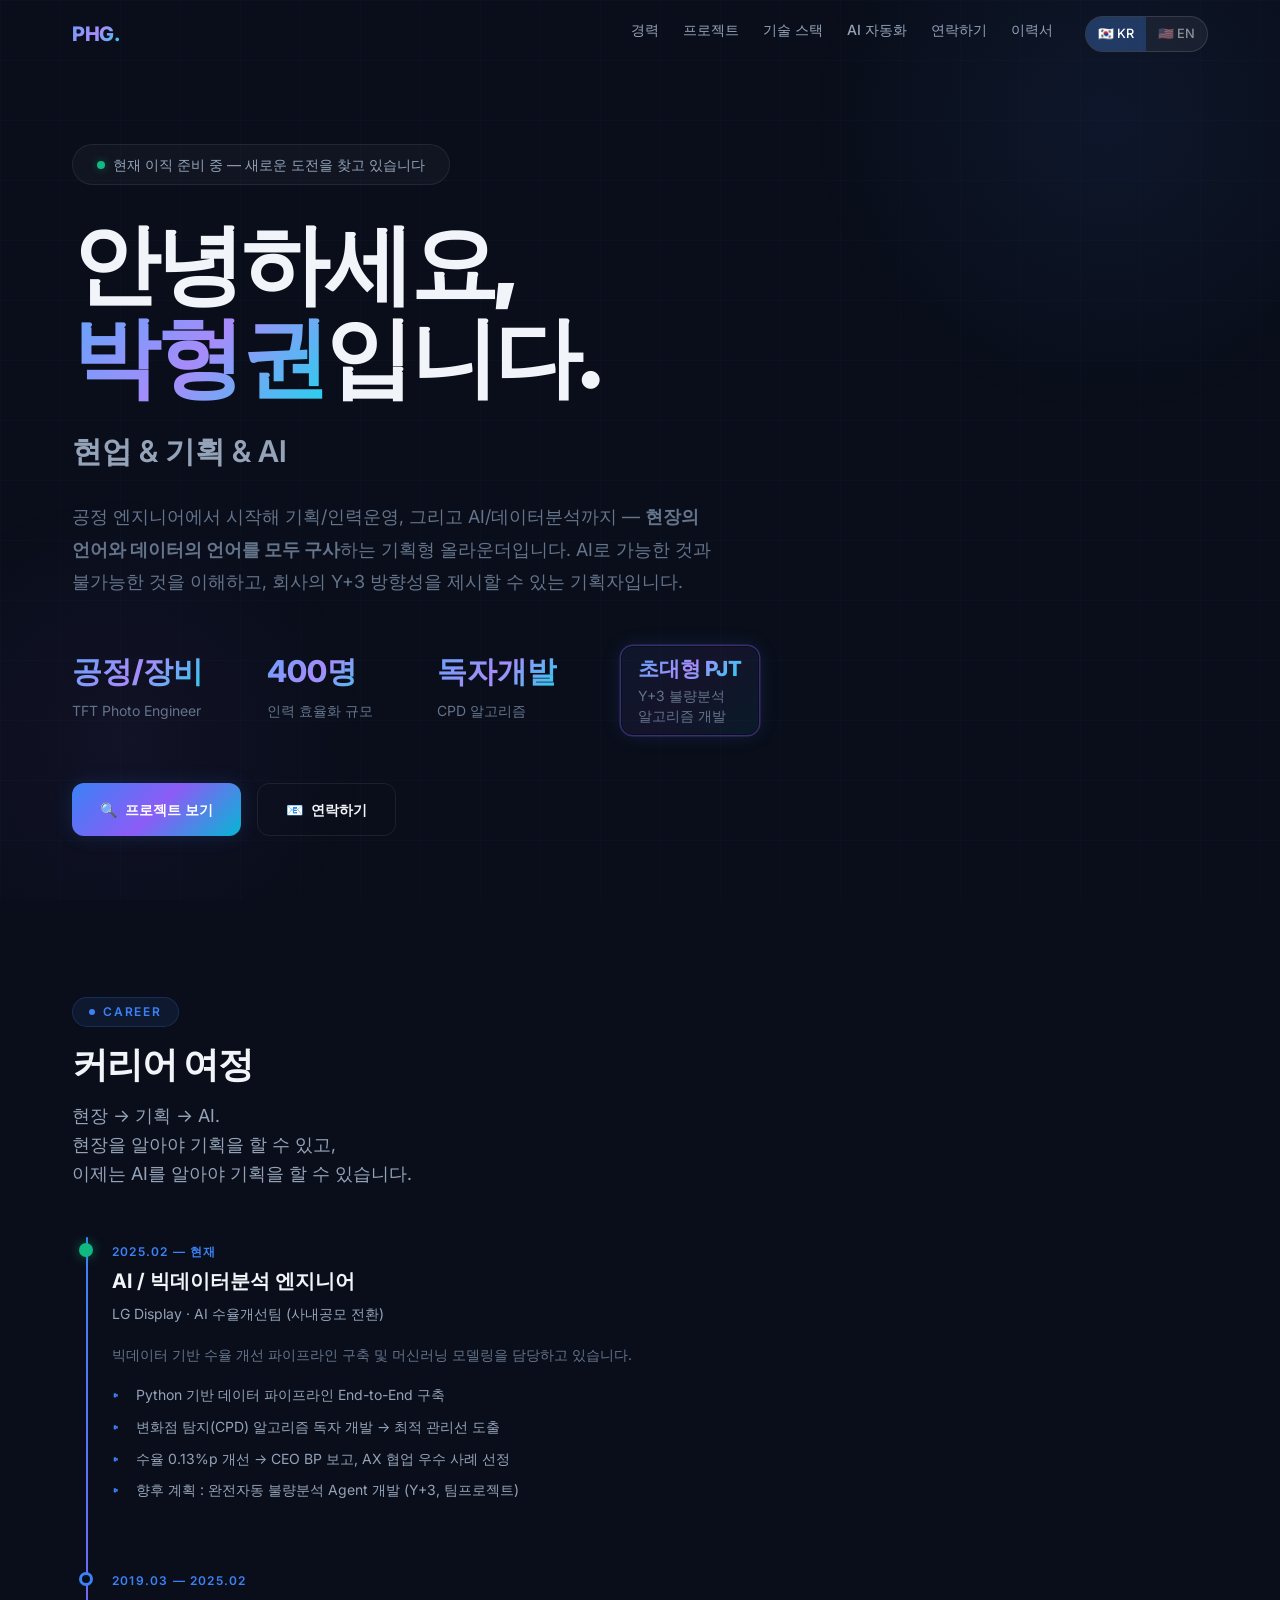
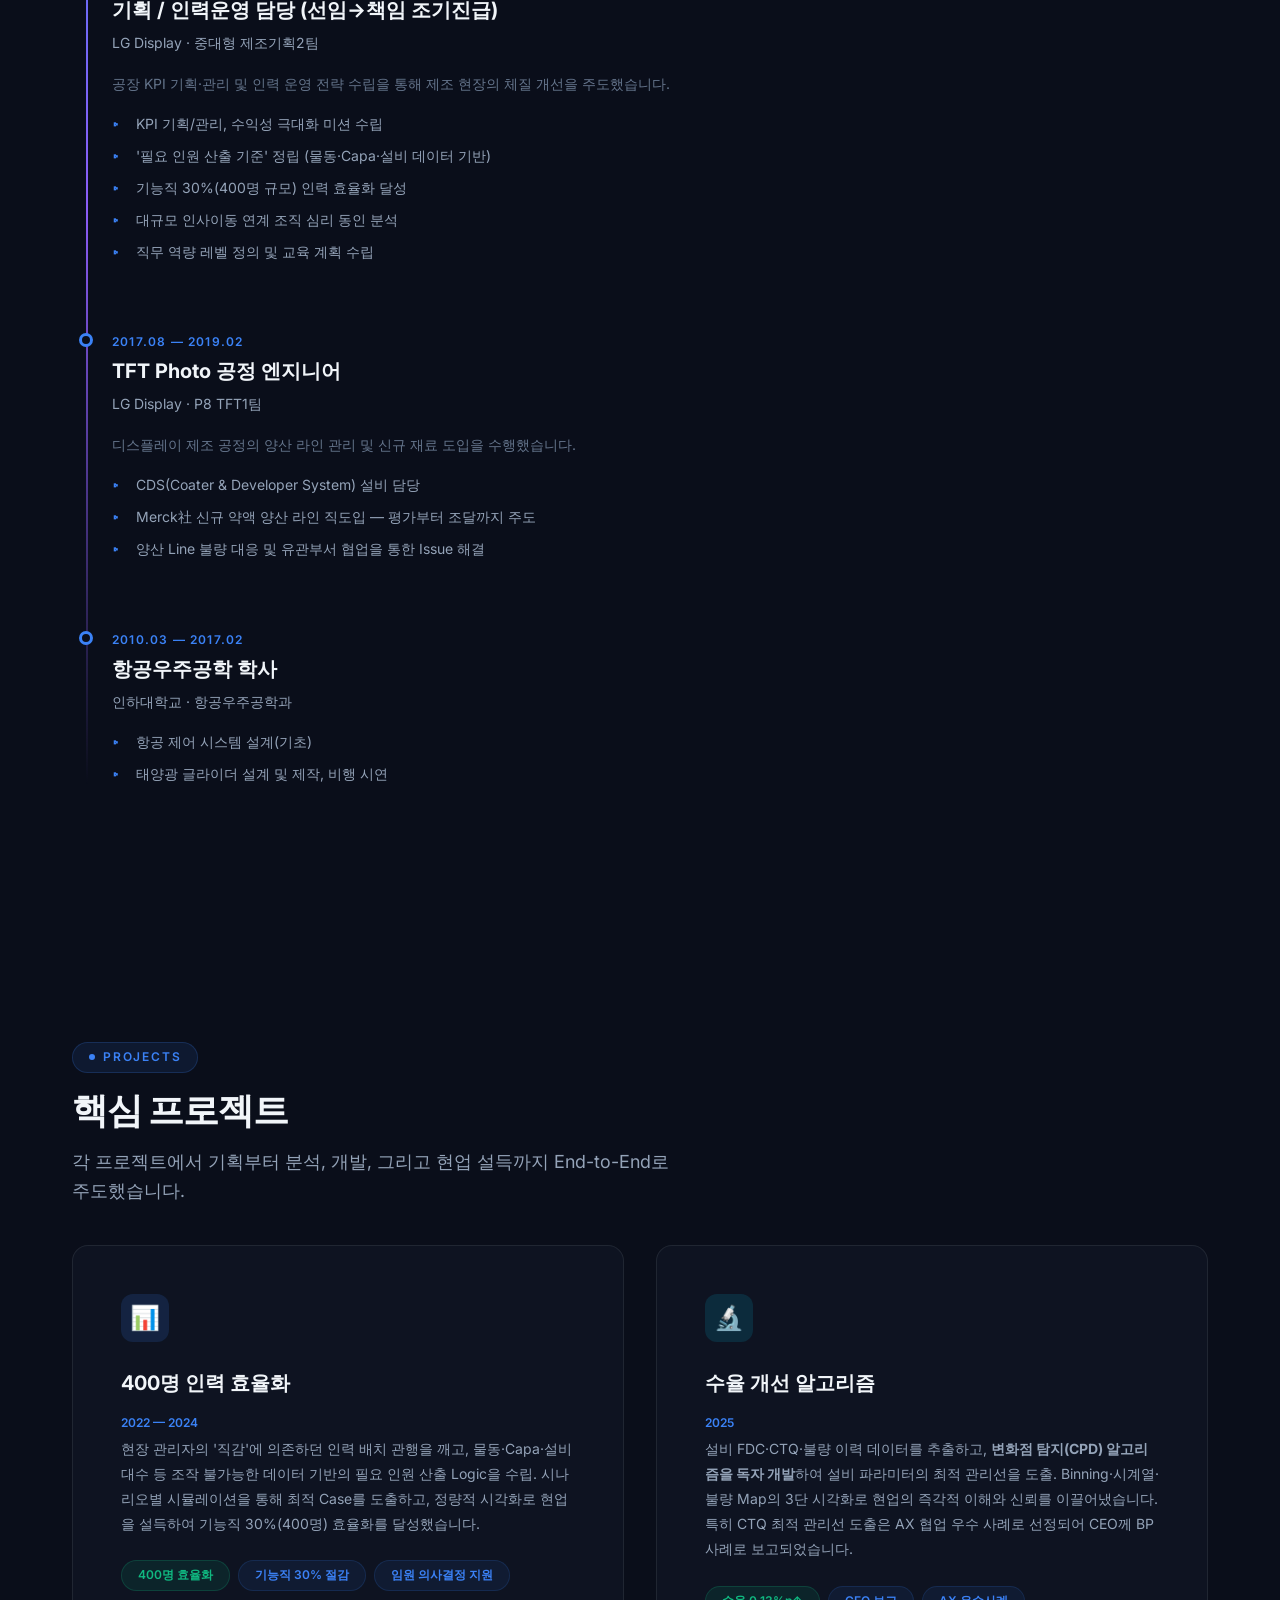
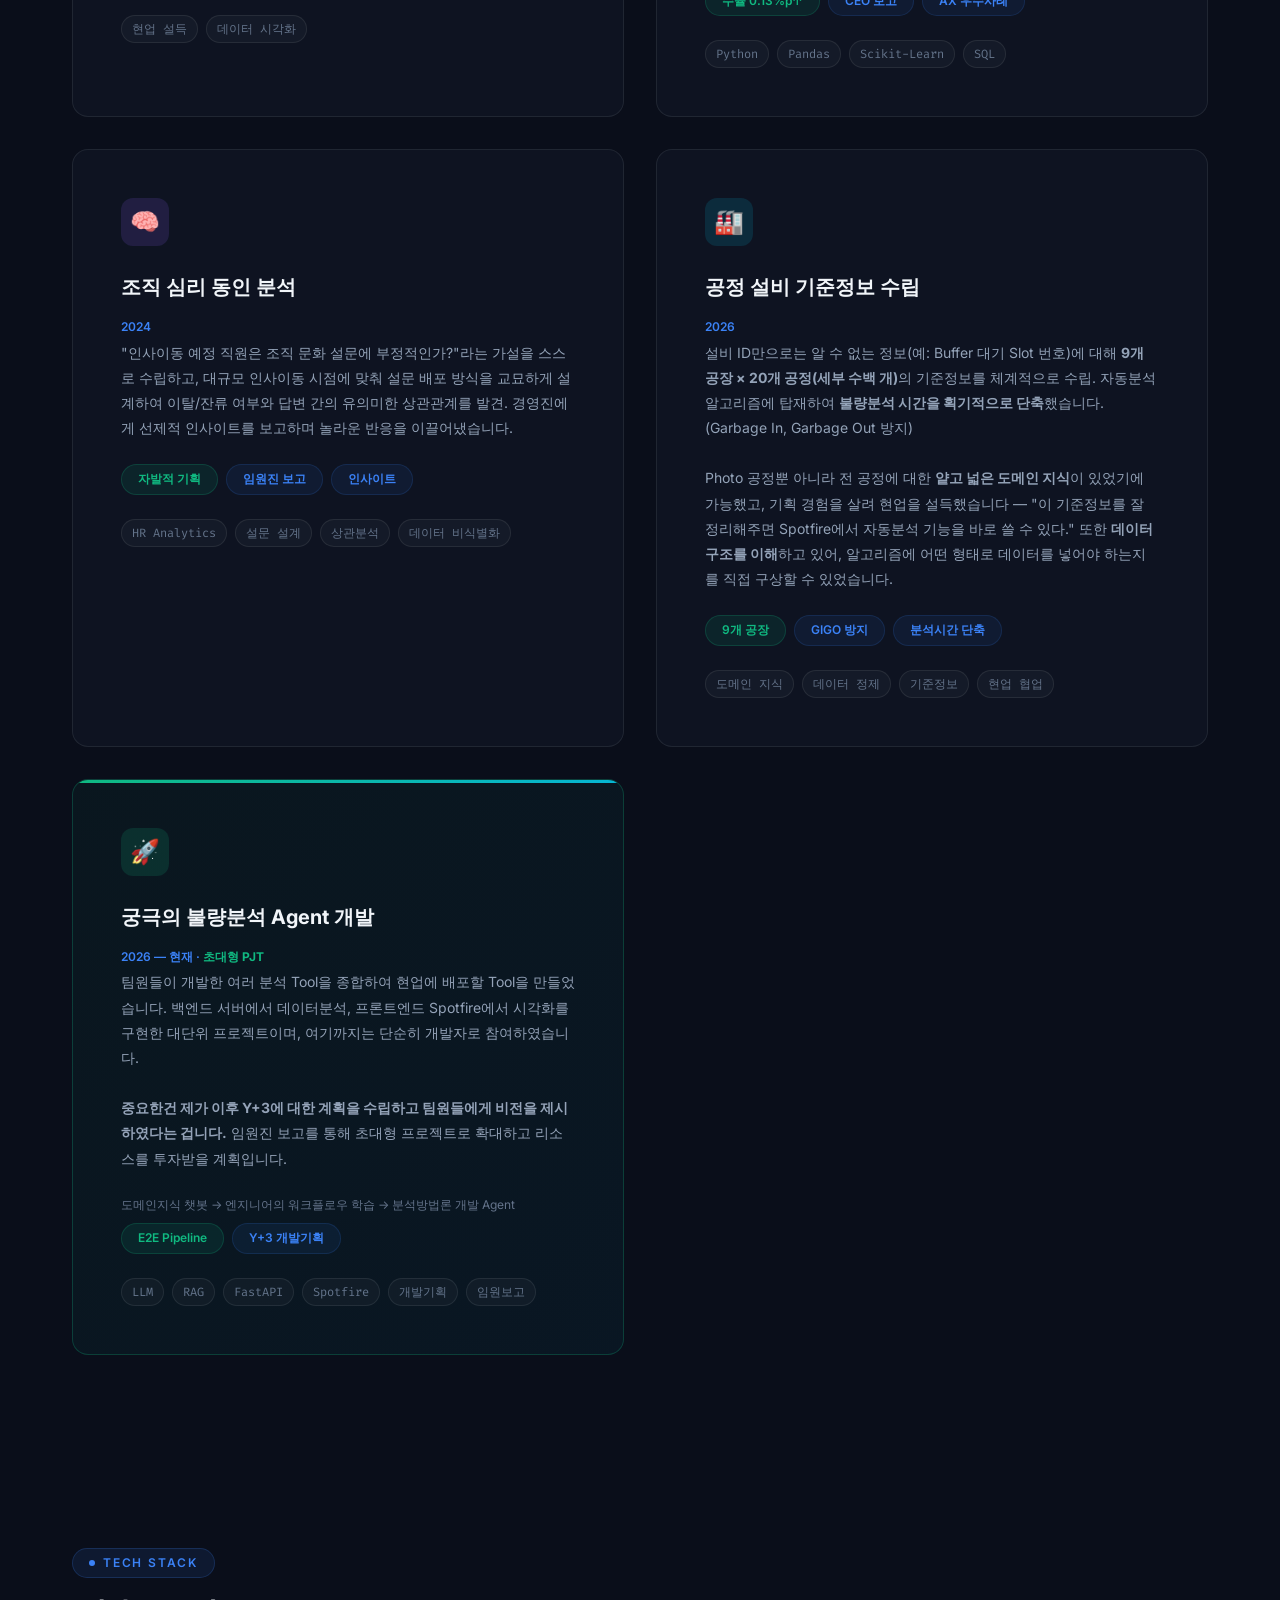
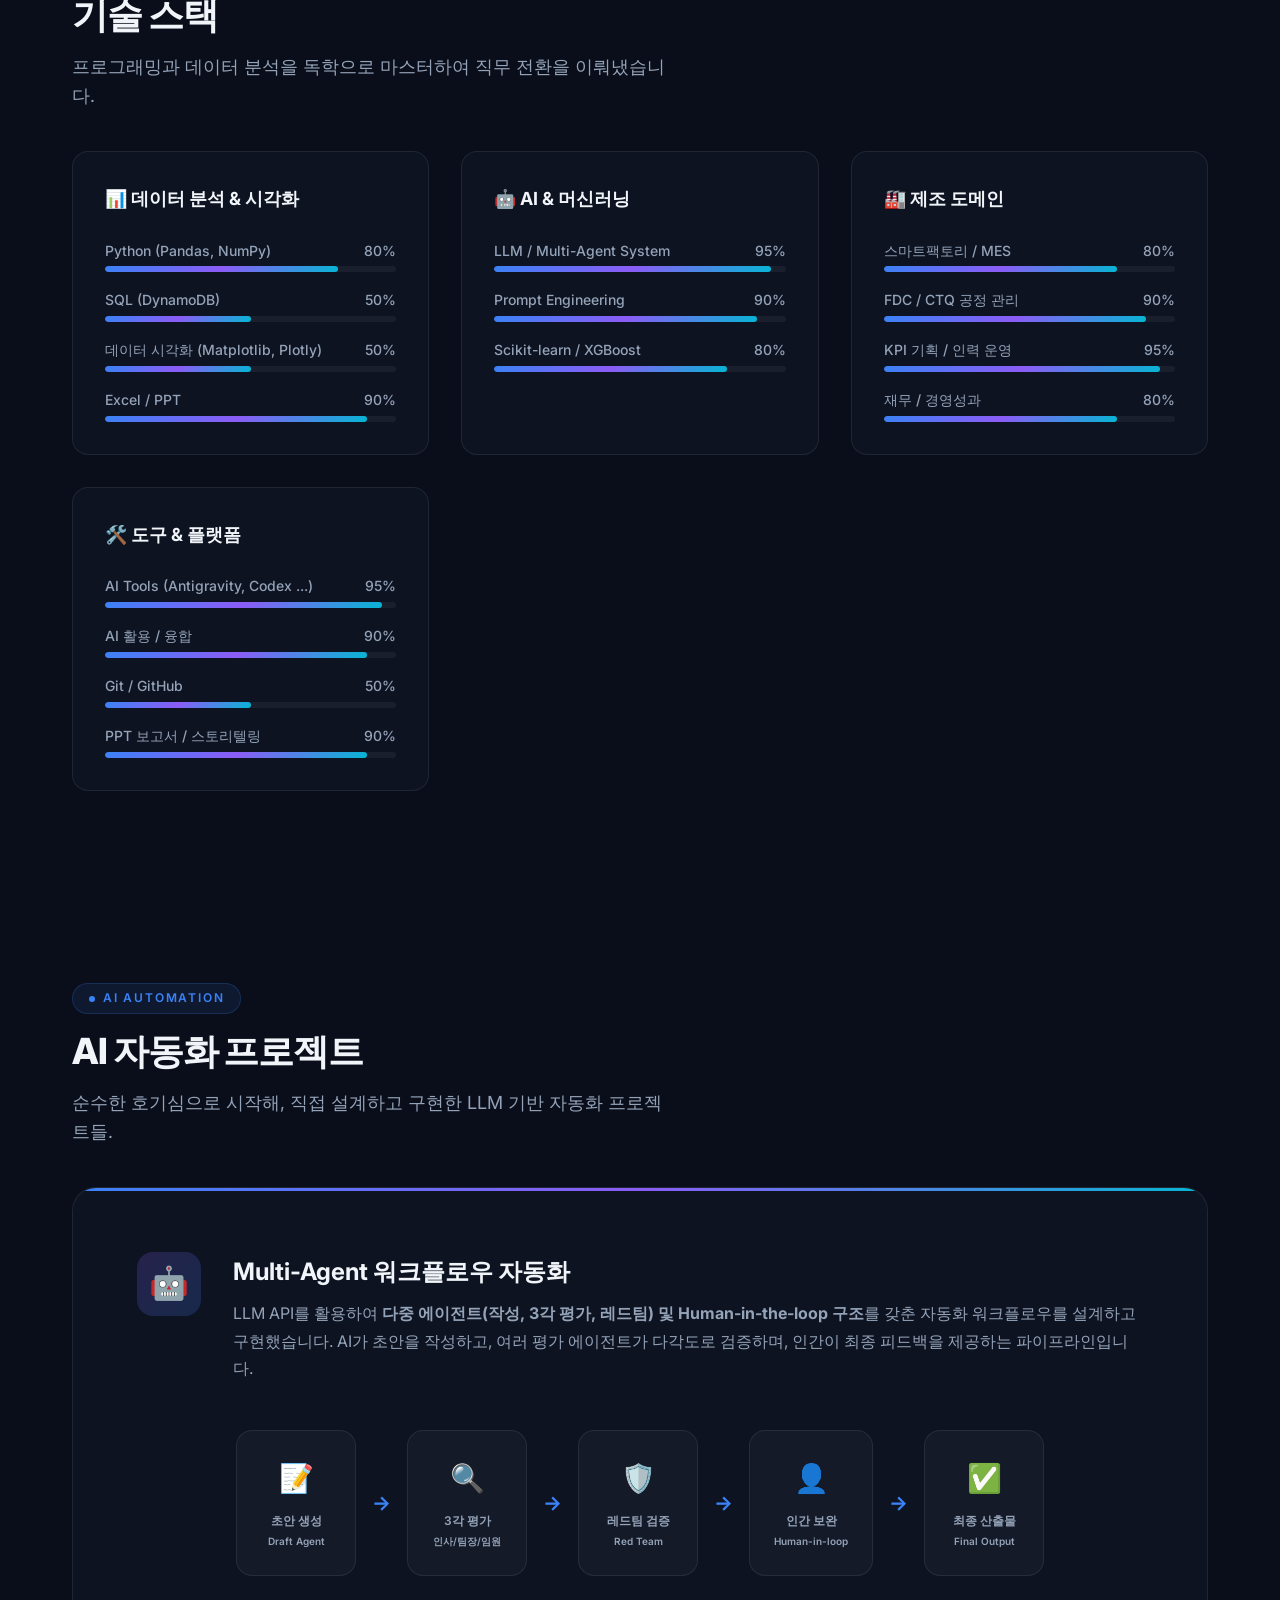
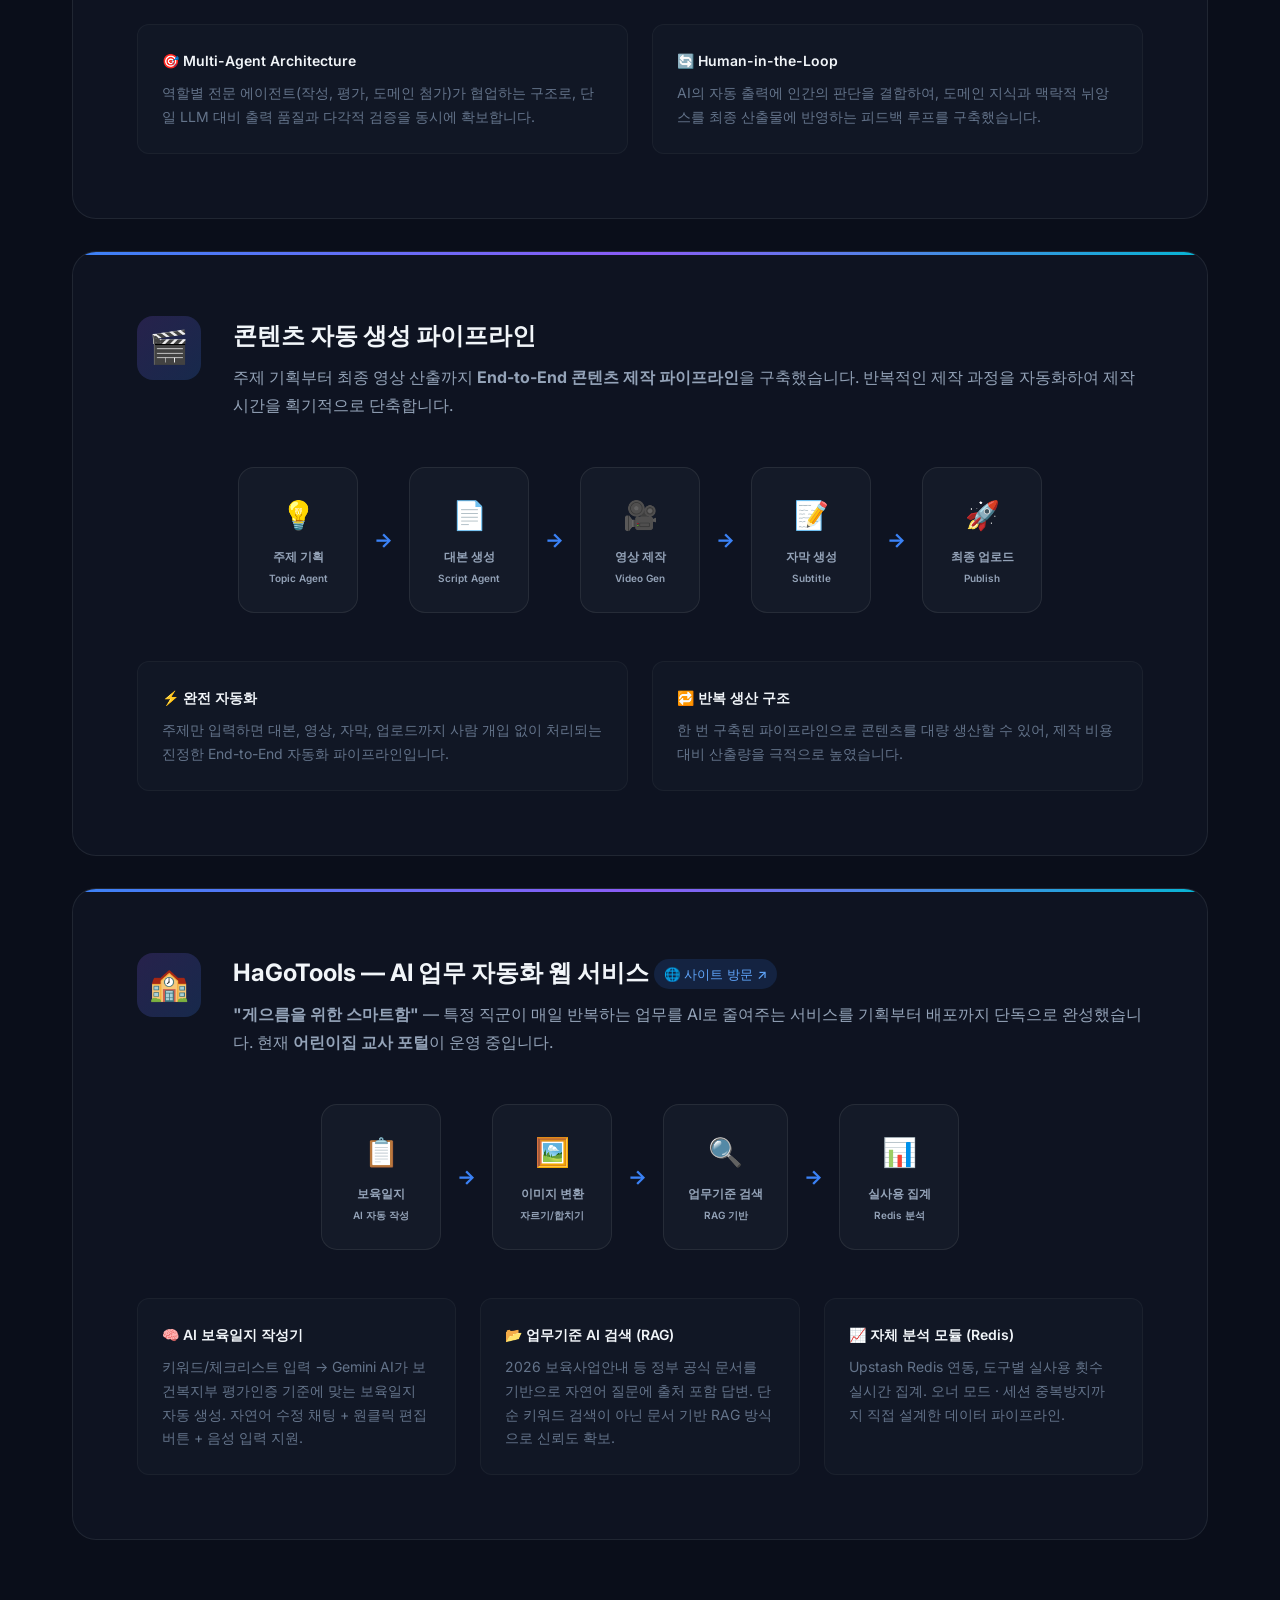
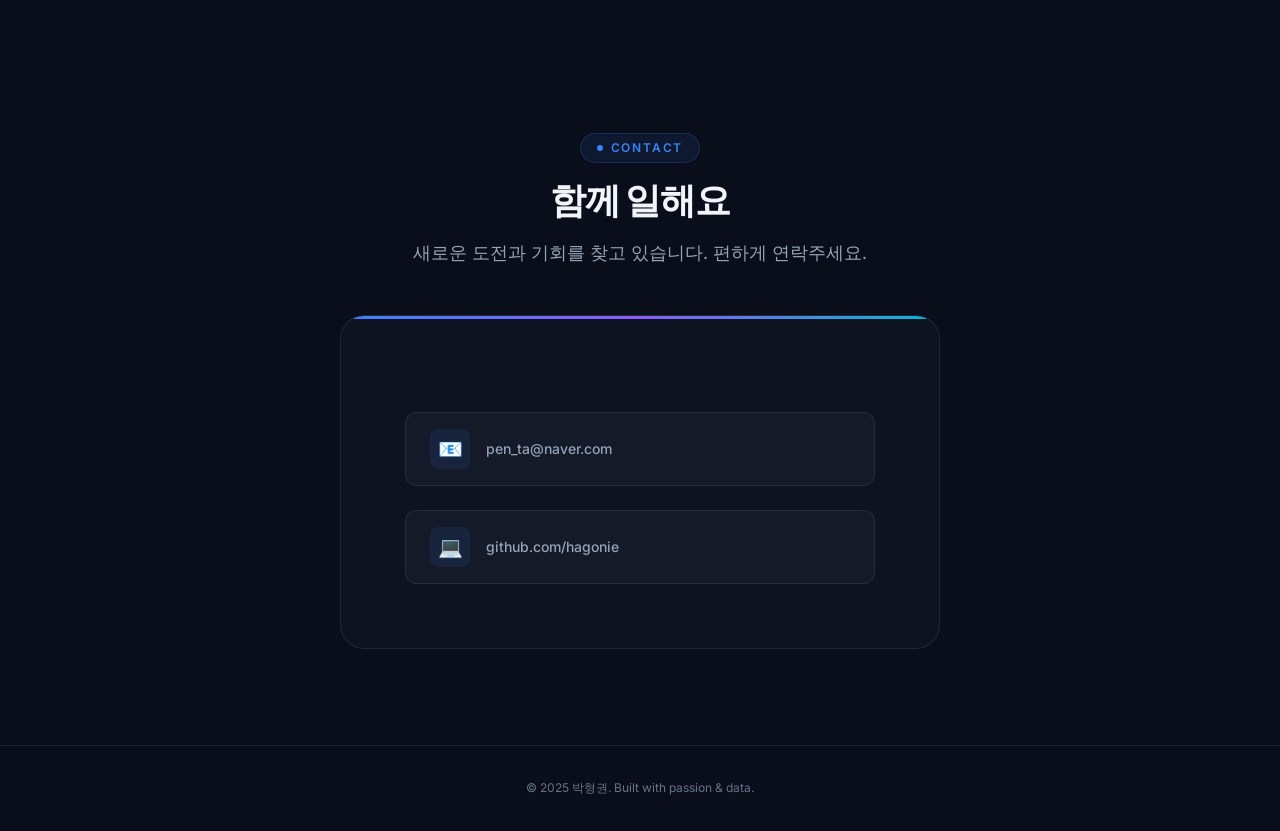
==== commit 124ec163: "Automation subtitle: convey self-initiated personal projects" ====
--- a/index.html
+++ b/index.html
@@ -446,8 +446,8 @@
     <div class="reveal">
       <span class="section-label"><span class="dot"></span> AI Automation</span>
       <h2 class="section-title" data-ko="AI 자동화 프로젝트" data-en="AI Automation Projects">AI 자동화 프로젝트</h2>
-      <p class="section-subtitle" data-ko="LLM API를 활용한 Multi-Agent 시스템 설계 및 실무 자동화." data-en="Multi-Agent system design and workflow automation using LLM APIs.">
-        LLM API를 활용한 Multi-Agent 시스템 설계 및 실무 자동화.
+      <p class="section-subtitle" data-ko="순수한 호기심으로 시작해, 직접 설계하고 구현한 LLM 기반 자동화 프로젝트들." data-en="Born from pure curiosity — self-designed and self-built LLM-based automation projects.">
+        순수한 호기심으로 시작해, 직접 설계하고 구현한 LLM 기반 자동화 프로젝트들.
       </p>
     </div>
 
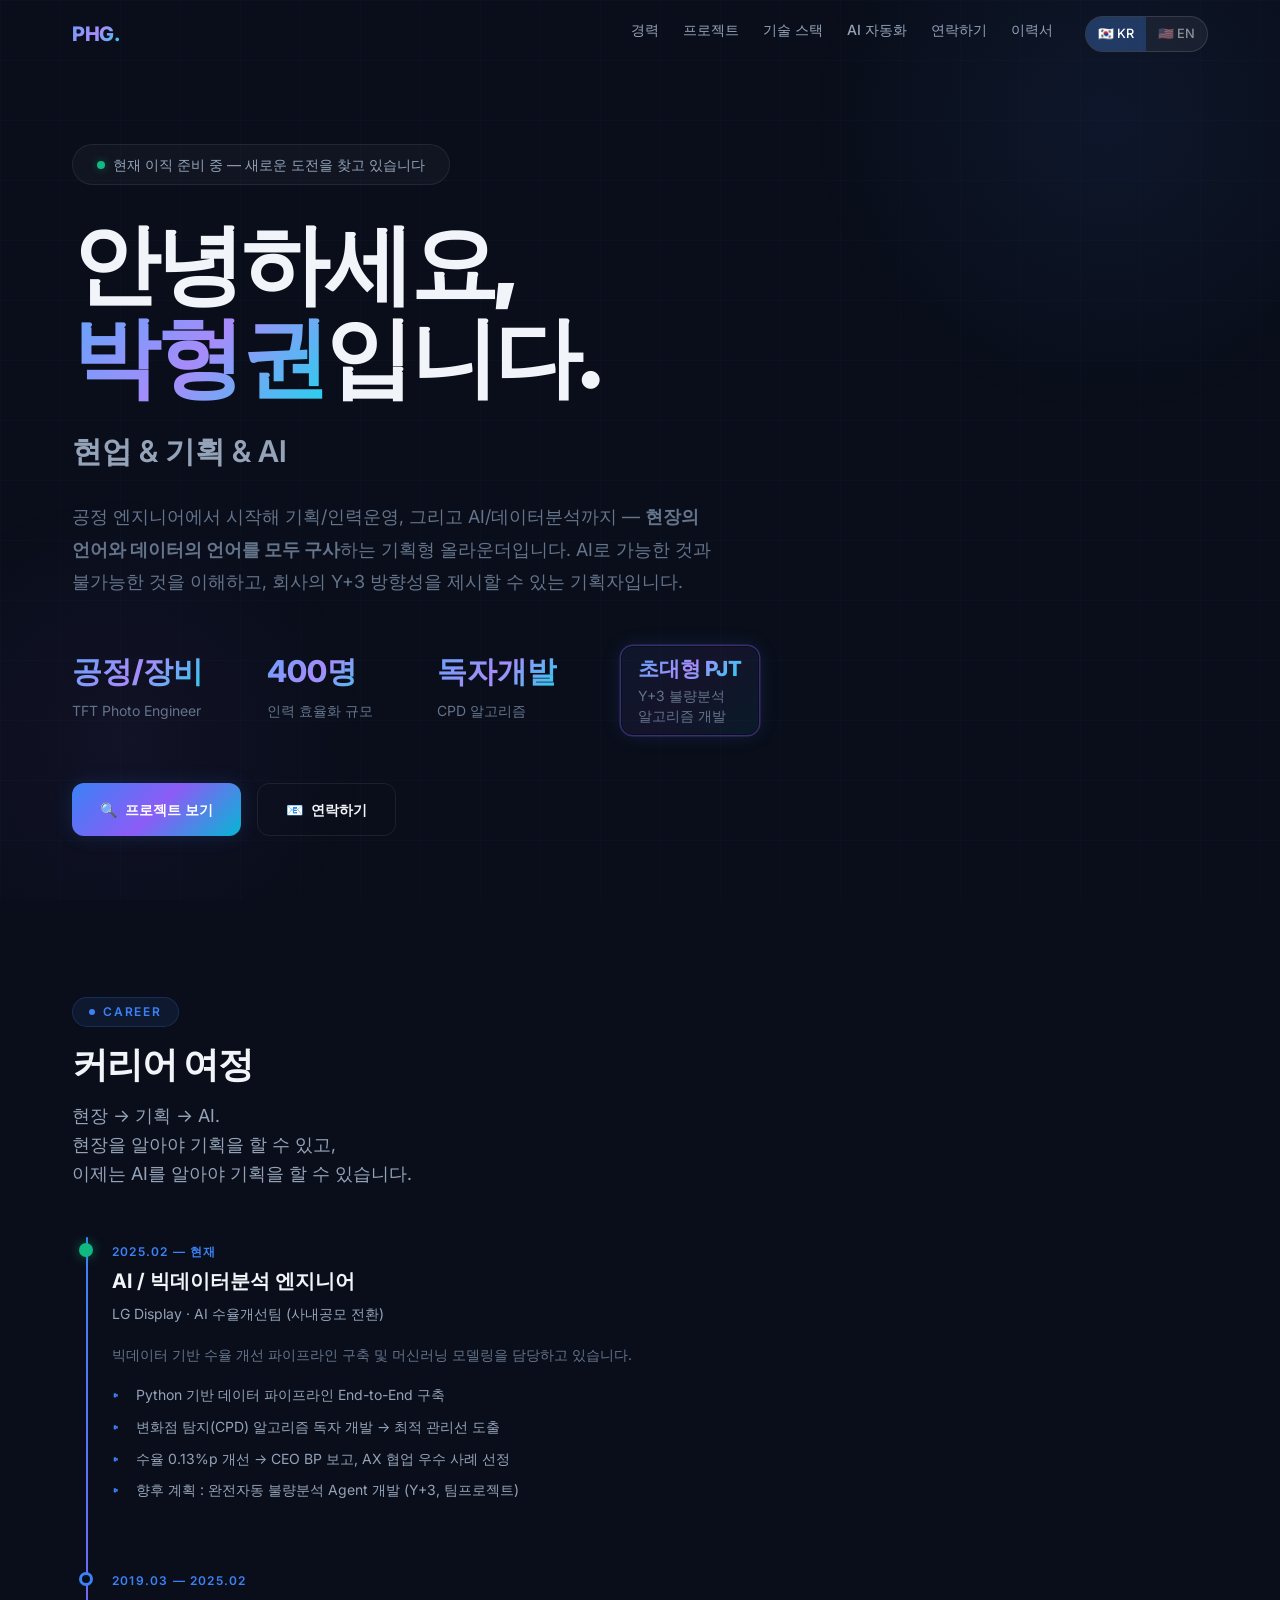
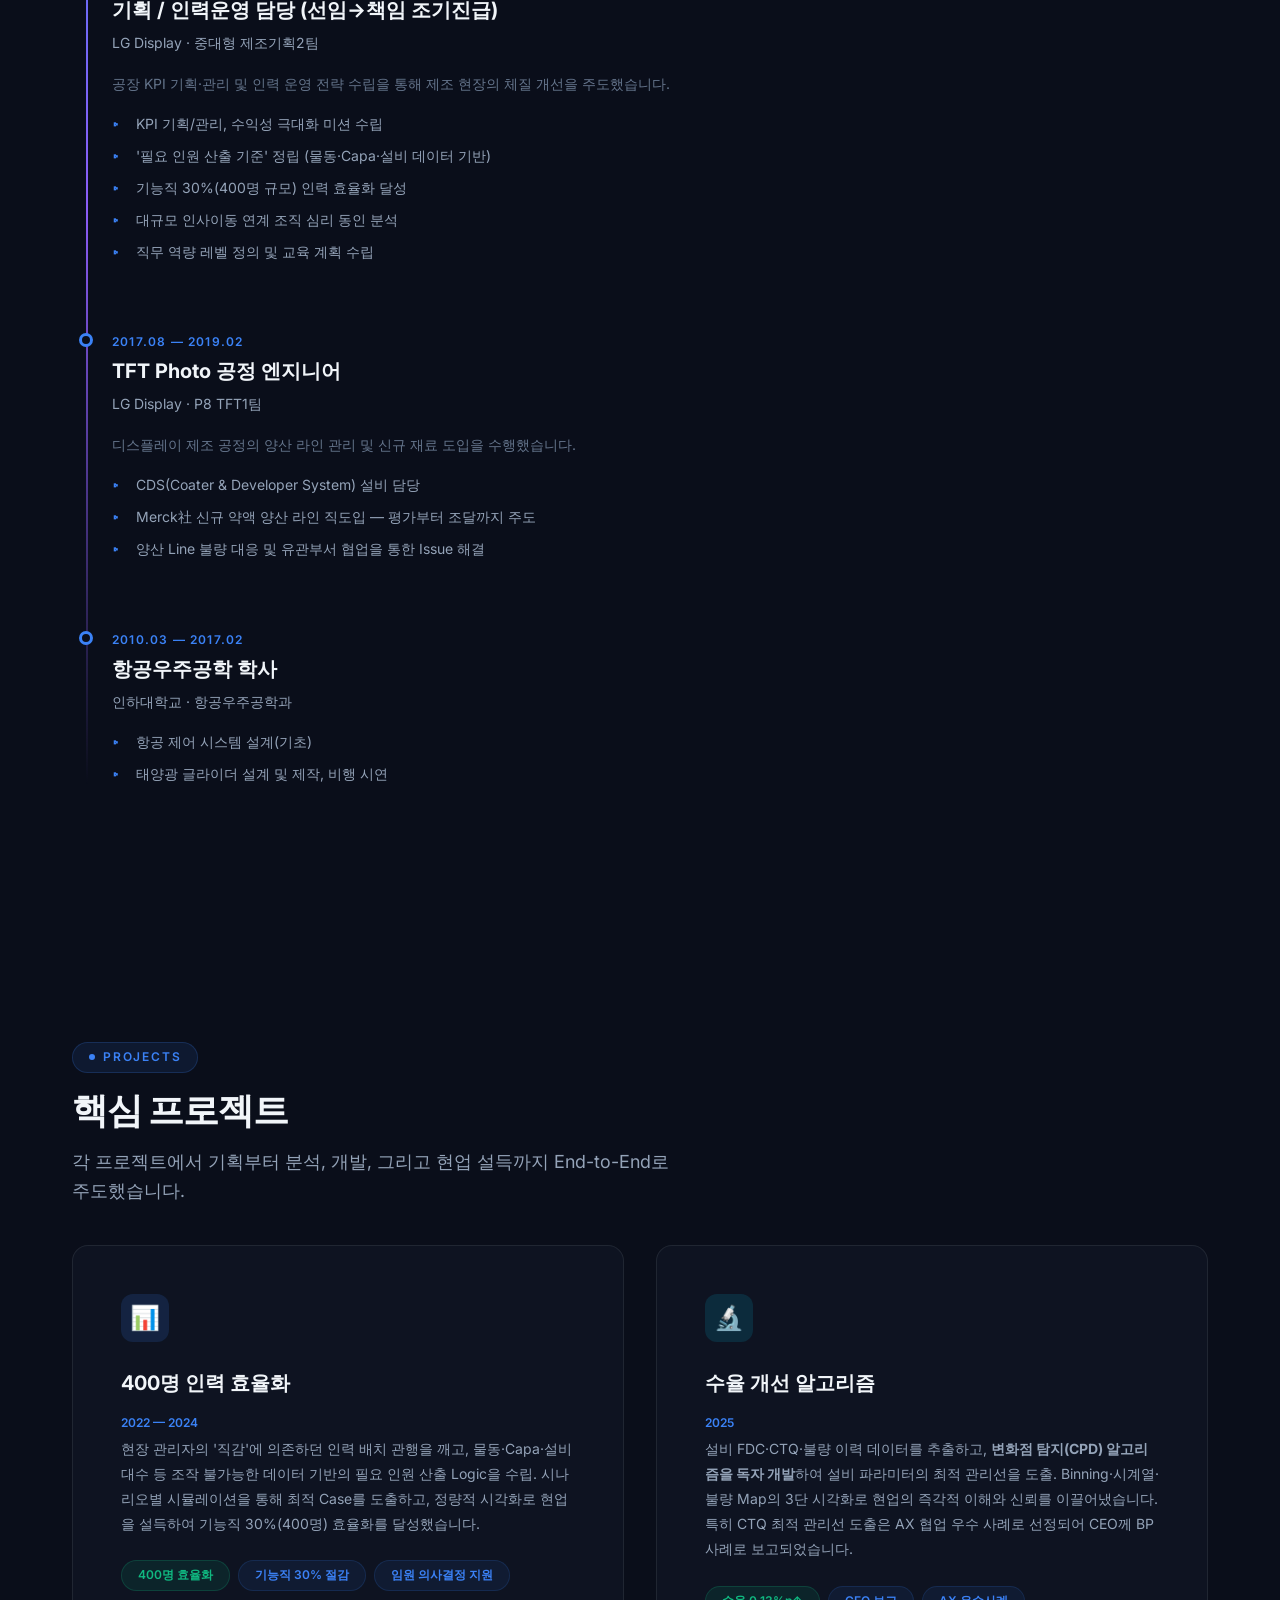
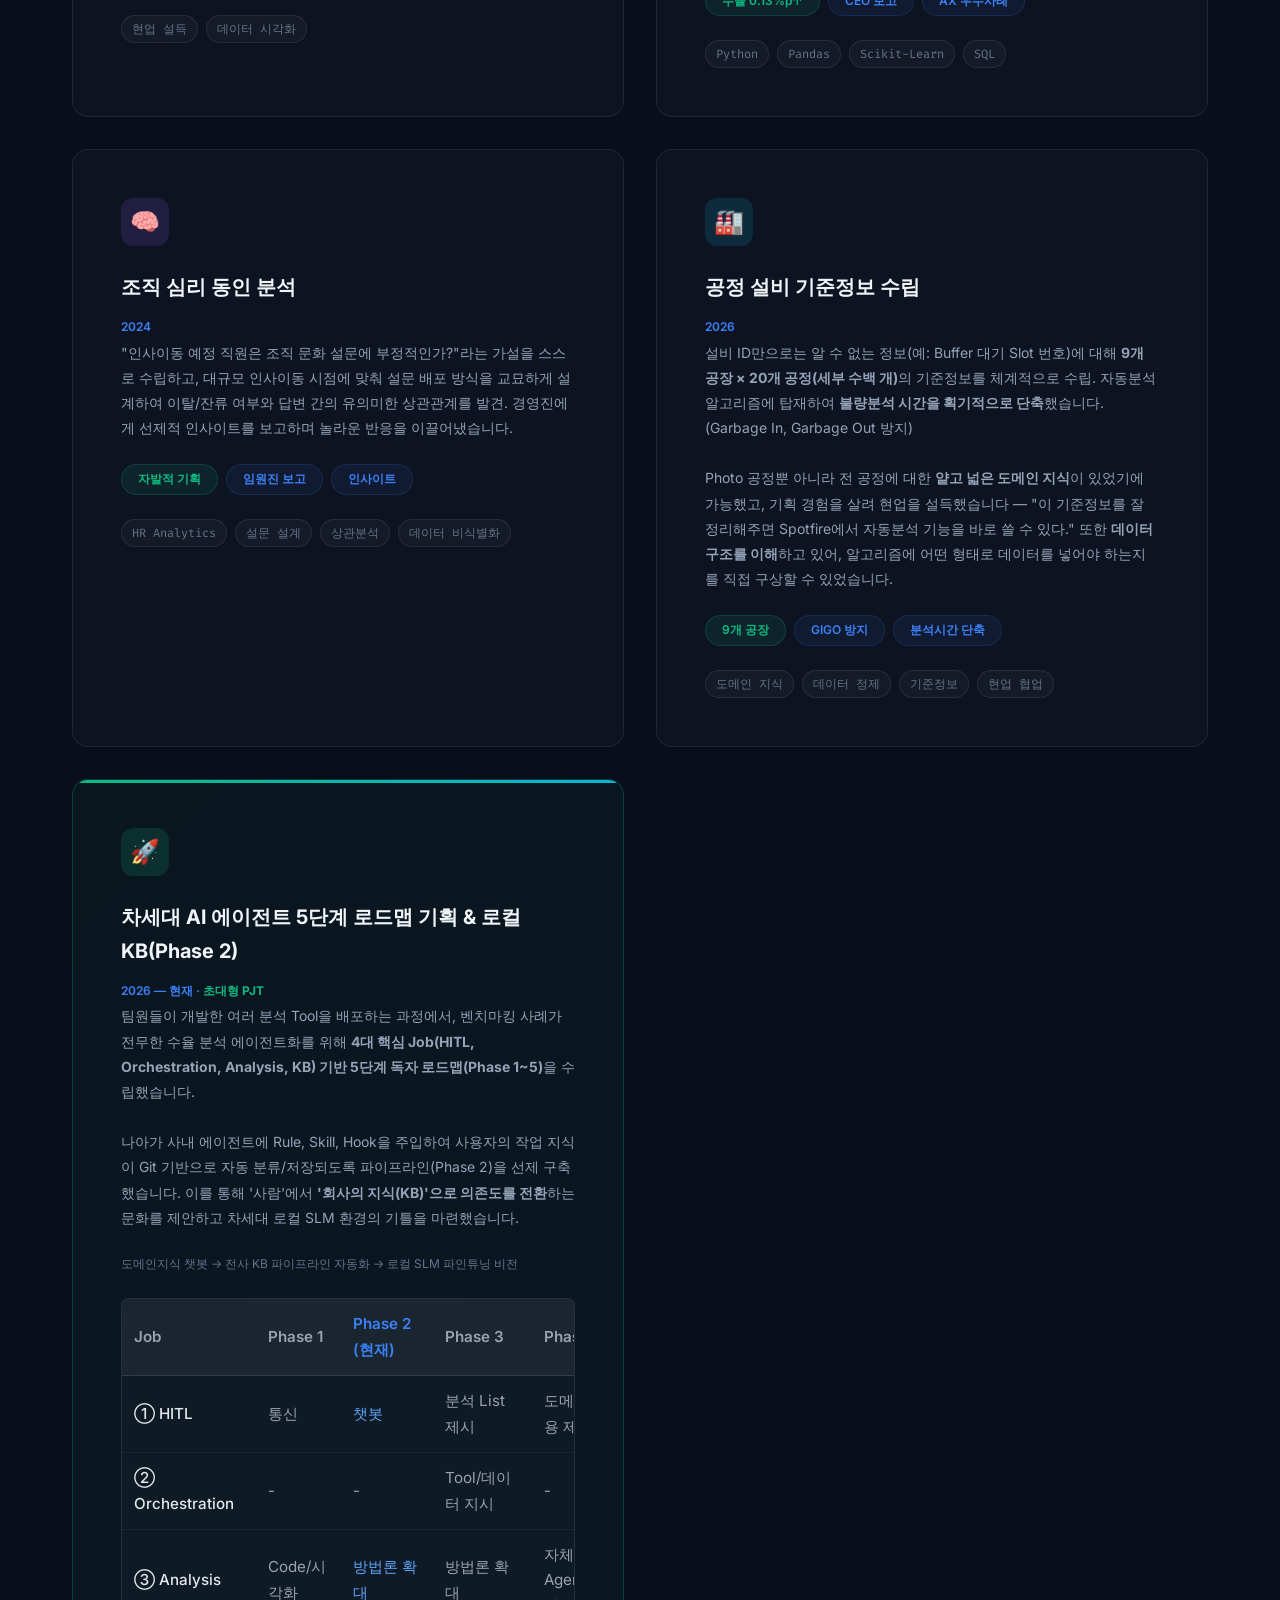
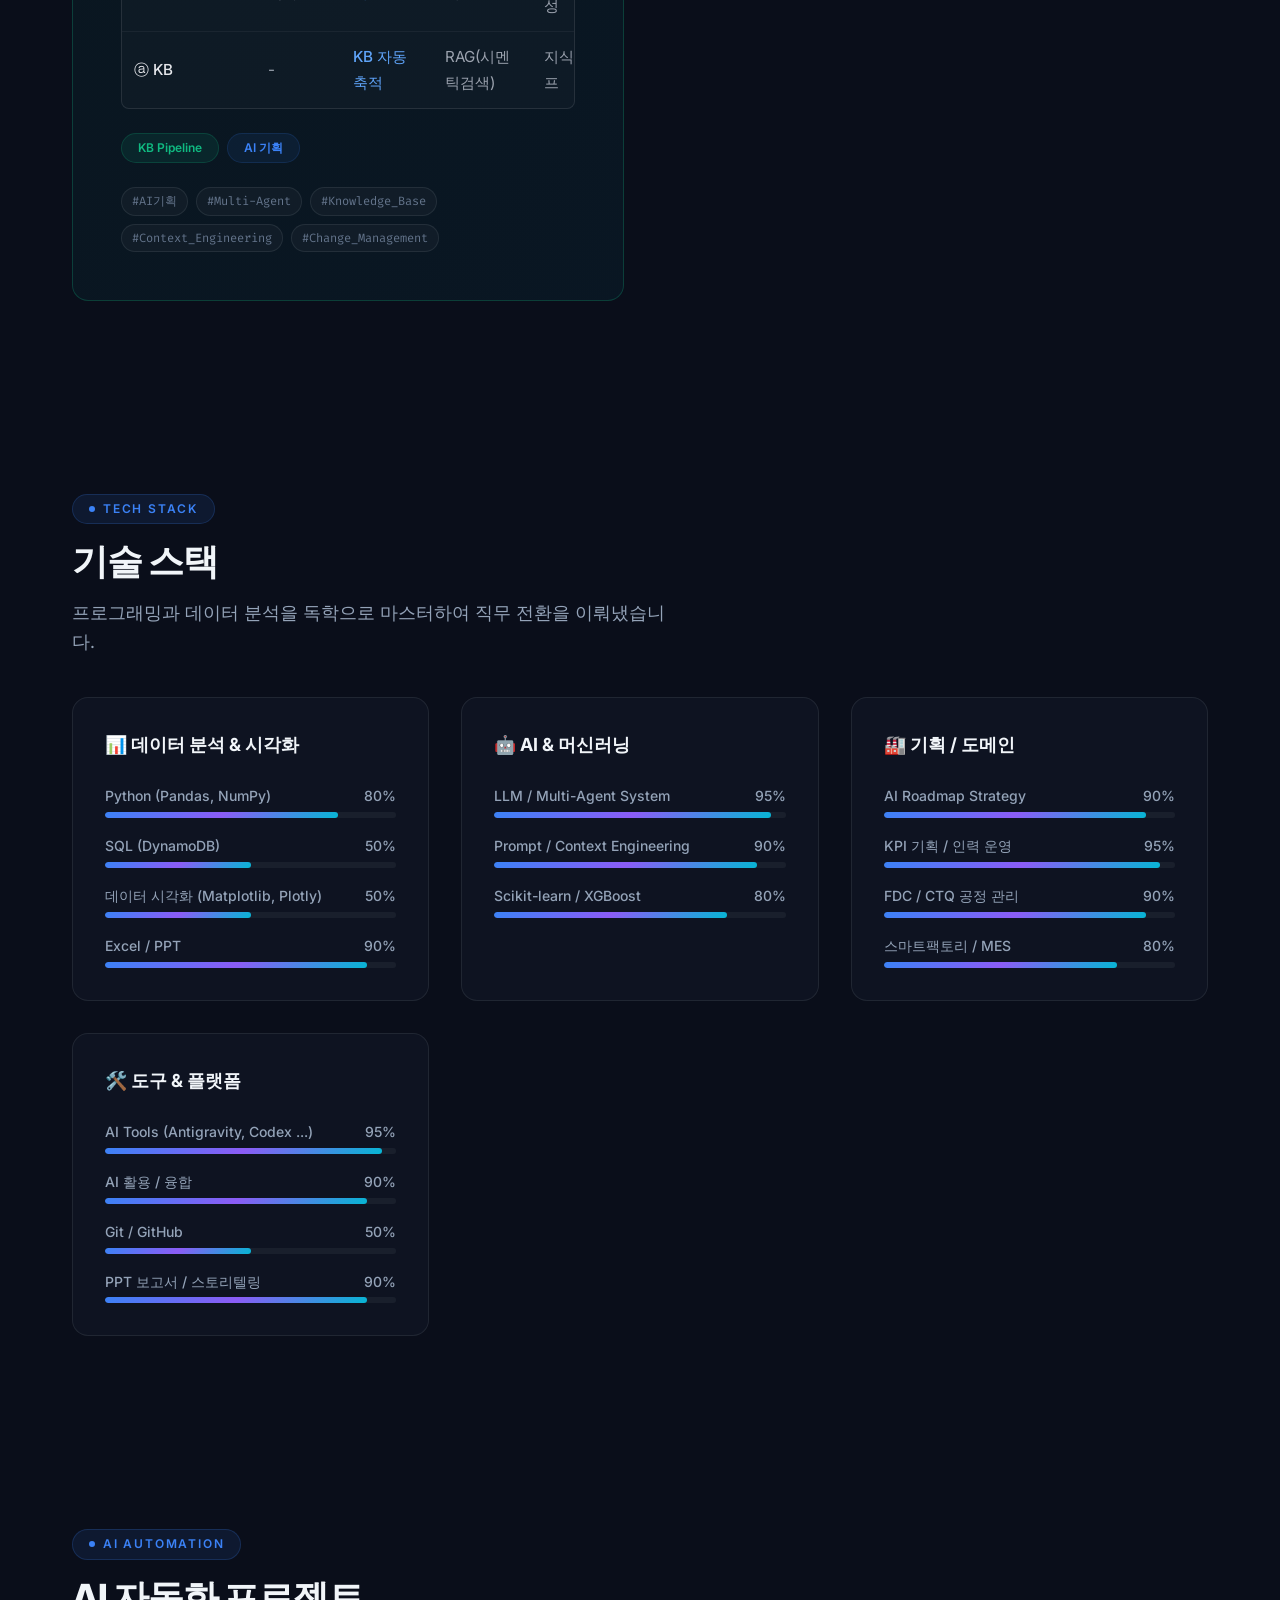
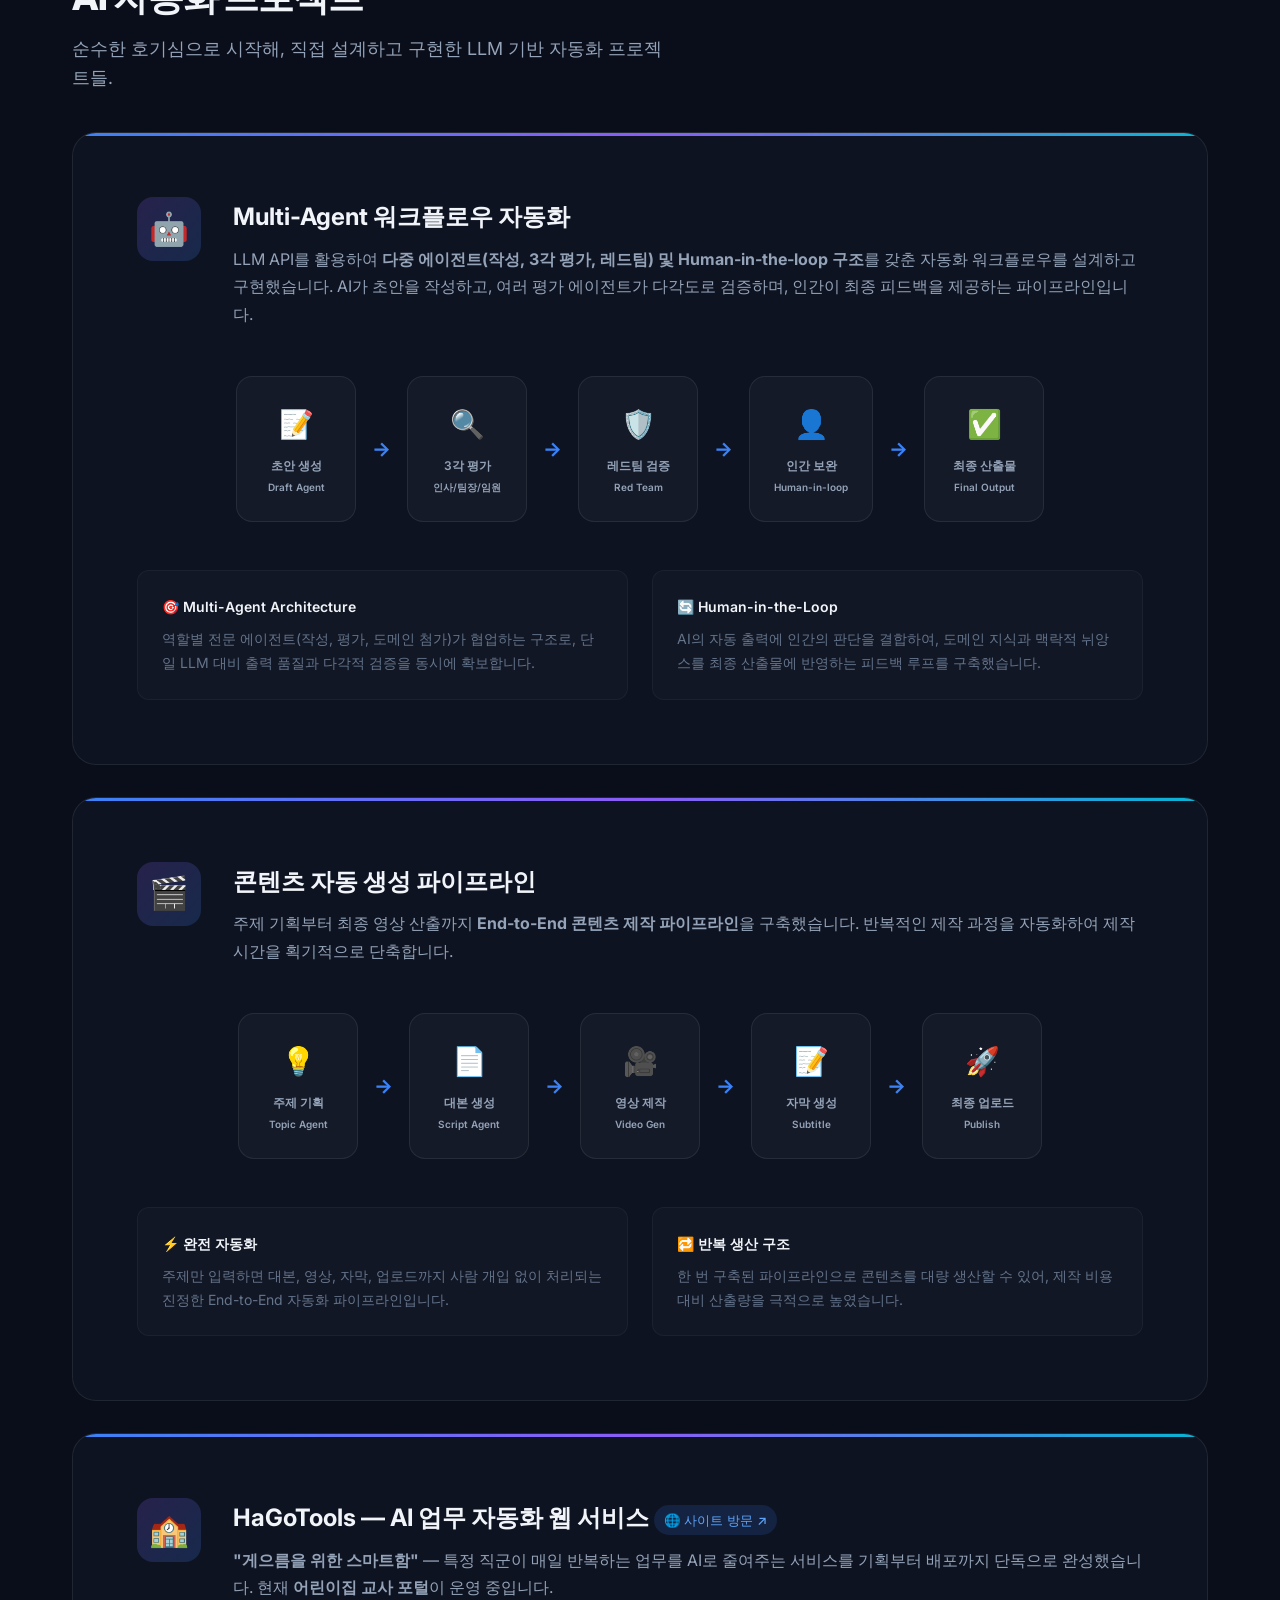
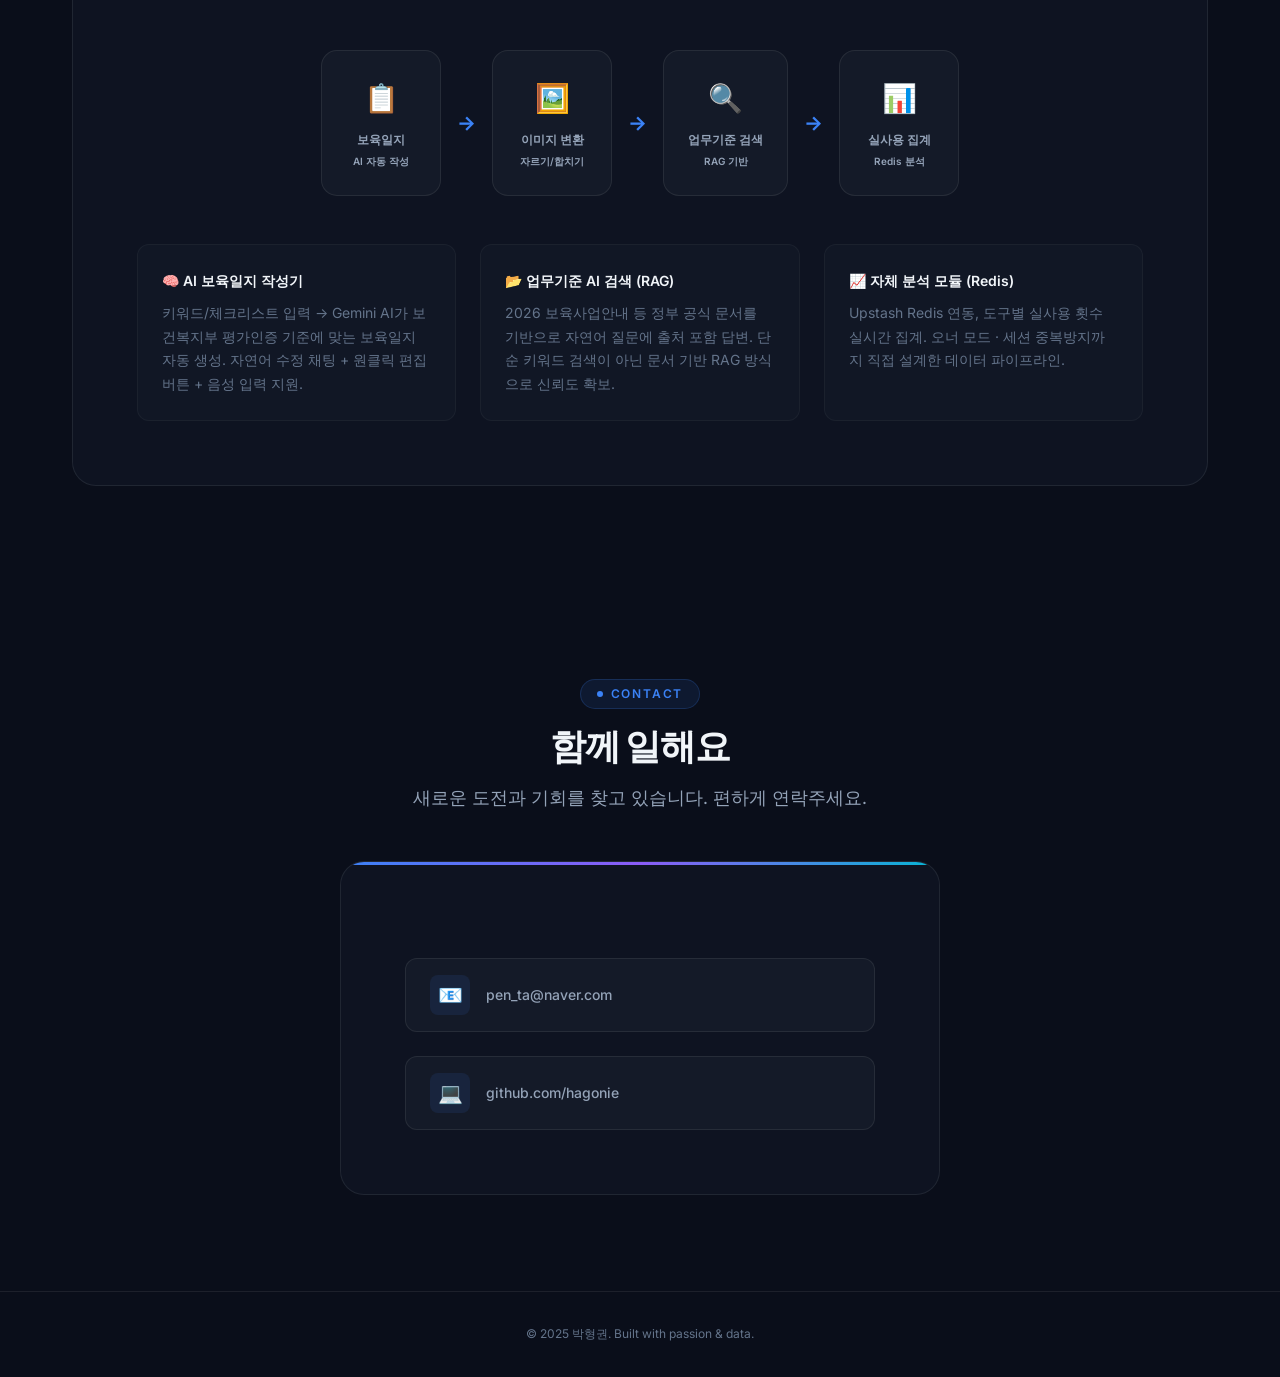
==== commit 1c41e345: "Update: AI Agent Roadmap and KB project added" ====
--- a/index.html
+++ b/index.html
@@ -1,6 +1,14 @@
 <!DOCTYPE html>
 <html lang="ko">
 <head>
+  <!-- Google tag (gtag.js) -->
+  <script async src="https://www.googletagmanager.com/gtag/js?id=G-M7186Q33TW"></script>
+  <script>
+    window.dataLayer = window.dataLayer || [];
+    function gtag(){dataLayer.push(arguments);}
+    gtag('js', new Date());
+    gtag('config', 'G-M7186Q33TW');
+  </script>
   <meta charset="UTF-8">
   <meta name="viewport" content="width=device-width, initial-scale=1.0">
   <meta name="description" content="박형권 포트폴리오 — 데이터 분석 & AI 전문가. LG Display 출신, 공정엔지니어에서 AI 데이터분석까지 커리어를 확장한 올라운더.">
@@ -313,27 +321,74 @@
       <!-- Project 5 — Y+3 특별 강조 -->
       <div class="project-card project-card-featured">
         <div class="project-card-icon green">🚀</div>
-        <h3 class="project-card-title" data-ko="궁극의 불량분석 Agent 개발" data-en="Ultimate Defect Analysis Agent">궁극의 불량분석 Agent 개발</h3>
+        <h3 class="project-card-title" data-ko="차세대 AI 에이전트 5단계 로드맵 기획 & 로컬 KB(Phase 2)" data-en="Next-Gen AI Agent 5-Phase Roadmap & Local KB (Phase 2)">차세대 AI 에이전트 5단계 로드맵 기획 & 로컬 KB(Phase 2)</h3>
         <span class="project-card-period" data-ko="2026 — 현재 · <strong style='color: var(--accent-success);'>초대형 PJT</strong>" data-en="2026 — Present · <strong style='color: var(--accent-success);'>Mega PJT</strong>" data-i18n-mode="html">2026 — 현재 · <strong style="color: var(--accent-success);">초대형 PJT</strong></span>
-        <p class="project-card-desc" data-ko="팀원들이 개발한 여러 분석 Tool을 종합하여 현업에 배포할 Tool을 만들었습니다. 백엔드 서버에서 데이터분석, 프론트엔드 Spotfire에서 시각화를 구현한 대단위 프로젝트이며, 여기까지는 단순히 개발자로 참여하였습니다.<br><br><strong>중요한건 제가 이후 Y+3에 대한 계획을 수립하고 팀원들에게 비전을 제시하였다는 겁니다.</strong> 임원진 보고를 통해 초대형 프로젝트로 확대하고 리소스를 투자받을 계획입니다." data-en="Consolidated multiple analysis tools developed by team members into a deployable tool for the field. A large-scale project with backend data analysis and Spotfire frontend visualization — up to this point, I participated simply as a developer.<br><br><strong>What matters is that I then established the Y+3 roadmap and presented a vision to the team.</strong> The plan is to scale it into a mega project through executive reporting and secure resource investment." data-i18n-mode="html">
-          팀원들이 개발한 여러 분석 Tool을 종합하여 현업에 배포할 Tool을 만들었습니다.
-          백엔드 서버에서 데이터분석, 프론트엔드 Spotfire에서 시각화를 구현한 대단위 프로젝트이며,
-          여기까지는 단순히 개발자로 참여하였습니다.<br><br>
-          <strong>중요한건 제가 이후 Y+3에 대한 계획을 수립하고 팀원들에게 비전을 제시하였다는 겁니다.</strong>
-          임원진 보고를 통해 초대형 프로젝트로 확대하고 리소스를 투자받을 계획입니다.
+        <p class="project-card-desc" data-ko="팀원들이 개발한 여러 분석 Tool을 배포하는 과정에서, 벤치마킹 사례가 전무한 수율 분석 에이전트화를 위해 <strong>4대 핵심 Job(HITL, Orchestration, Analysis, KB) 기반 5단계 독자 로드맵(Phase 1~5)</strong>을 수립했습니다.<br><br>나아가 사내 에이전트에 Rule, Skill, Hook을 주입하여 사용자의 작업 지식이 Git 기반으로 자동 분류/저장되도록 파이프라인(Phase 2)을 선제 구축했습니다. 이를 통해 '사람'에서 <strong>'회사의 지식(KB)'으로 의존도를 전환</strong>하는 문화를 제안하고 차세대 로컬 SLM 환경의 기틀을 마련했습니다." data-en="Established an <strong>independent 5-phase roadmap (Phase 1-5) based on 4 core jobs (HITL, Orchestration, Analysis, KB)</strong> for yield analysis agentification.<br><br>Furthermore, injected Rules/Skills/Hooks into the internal coding agent to automate a pipeline (Phase 2) that automatically classifies and stores working knowledge via Git. This proposed a cultural shift from relying on 'individuals' to <strong>'institutional knowledge (KB)'</strong>, securing proactive infrastructure for next-gen local SLM environments." data-i18n-mode="html">
+          팀원들이 개발한 여러 분석 Tool을 배포하는 과정에서, 벤치마킹 사례가 전무한 수율 분석 에이전트화를 위해 <strong>4대 핵심 Job(HITL, Orchestration, Analysis, KB) 기반 5단계 독자 로드맵(Phase 1~5)</strong>을 수립했습니다.<br><br>
+          나아가 사내 에이전트에 Rule, Skill, Hook을 주입하여 사용자의 작업 지식이 Git 기반으로 자동 분류/저장되도록 파이프라인(Phase 2)을 선제 구축했습니다. 이를 통해 '사람'에서 <strong>'회사의 지식(KB)'으로 의존도를 전환</strong>하는 문화를 제안하고 차세대 로컬 SLM 환경의 기틀을 마련했습니다.
         </p>
-        <p style="font-size: var(--text-xs); color: var(--text-muted); margin-bottom: var(--space-sm);" data-ko="도메인지식 챗봇 → 엔지니어의 워크플로우 학습 → 분석방법론 개발 Agent" data-en="Domain knowledge chatbot → Engineer workflow learning → Analysis methodology development Agent">도메인지식 챗봇 → 엔지니어의 워크플로우 학습 → 분석방법론 개발 Agent</p>
+        <p style="font-size: var(--text-xs); color: var(--text-muted); margin-bottom: var(--space-sm);" data-ko="도메인지식 챗봇 → 전사 KB 파이프라인 자동화 → 로컬 SLM 파인튜닝 비전" data-en="Domain knowledge chatbot → Enterprise KB pipeline automation → Local SLM vision">도메인지식 챗봇 → 전사 KB 파이프라인 자동화 → 로컬 SLM 파인튜닝 비전</p>
+        
+        <!-- 5-Phase Roadmap Table -->
+        <div class="roadmap-table-container" style="margin-top: 1.5rem; overflow-x: auto; background: rgba(255,255,255,0.02); border: 1px solid rgba(255,255,255,0.1); border-radius: 8px; margin-bottom: 1.5rem;">
+          <table style="width: 100%; border-collapse: collapse; font-size: 0.95rem; text-align: left; min-width: 600px;">
+            <thead>
+              <tr style="background: rgba(255,255,255,0.05); border-bottom: 1px solid rgba(255,255,255,0.1);">
+                <th style="padding: 12px; color: #9ca3af; font-weight: 600;">Job</th>
+                <th style="padding: 12px; color: #9ca3af; font-weight: 600;">Phase 1</th>
+                <th style="padding: 12px; color: #3b82f6; font-weight: 600;">Phase 2 (현재)</th>
+                <th style="padding: 12px; color: #9ca3af; font-weight: 600;">Phase 3</th>
+                <th style="padding: 12px; color: #9ca3af; font-weight: 600;">Phase 4</th>
+                <th style="padding: 12px; color: #9ca3af; font-weight: 600;">Phase 5</th>
+              </tr>
+            </thead>
+            <tbody>
+              <tr style="border-bottom: 1px solid rgba(255,255,255,0.05);">
+                <td style="padding: 12px; color: #e5e7eb; font-weight: 500;">① HITL</td>
+                <td style="padding: 12px; color: #9ca3af;" data-ko="통신" data-en="Comm.">통신</td>
+                <td style="padding: 12px; color: #60a5fa; font-weight: 500;" data-ko="챗봇" data-en="Chatbot">챗봇</td>
+                <td style="padding: 12px; color: #9ca3af;" data-ko="분석 List 제시" data-en="Suggest List">분석 List 제시</td>
+                <td style="padding: 12px; color: #9ca3af;" data-ko="도메인 활용 제시" data-en="Suggest via Domain">도메인 활용 제시</td>
+                <td style="padding: 12px; color: #9ca3af;" data-ko="신규 방법 창조" data-en="Create New">신규 방법 창조</td>
+              </tr>
+              <tr style="border-bottom: 1px solid rgba(255,255,255,0.05);">
+                <td style="padding: 12px; color: #e5e7eb; font-weight: 500;">② Orchestration</td>
+                <td style="padding: 12px; color: #9ca3af;">-</td>
+                <td style="padding: 12px; color: #9ca3af;">-</td>
+                <td style="padding: 12px; color: #9ca3af;" data-ko="Tool/데이터 지시" data-en="Direct Tools/Data">Tool/데이터 지시</td>
+                <td style="padding: 12px; color: #9ca3af;">-</td>
+                <td style="padding: 12px; color: #9ca3af;" data-ko="방법론 개발 지시" data-en="Direct Dev">방법론 개발 지시</td>
+              </tr>
+              <tr style="border-bottom: 1px solid rgba(255,255,255,0.05);">
+                <td style="padding: 12px; color: #e5e7eb; font-weight: 500;">③ Analysis</td>
+                <td style="padding: 12px; color: #9ca3af;" data-ko="Code/시각화" data-en="Code/Viz">Code/시각화</td>
+                <td style="padding: 12px; color: #60a5fa; font-weight: 500;" data-ko="방법론 확대" data-en="Expand Method">방법론 확대</td>
+                <td style="padding: 12px; color: #9ca3af;" data-ko="방법론 확대" data-en="Expand Method">방법론 확대</td>
+                <td style="padding: 12px; color: #9ca3af;" data-ko="자체 Agent 완성" data-en="Agent Complete">자체 Agent 완성</td>
+                <td style="padding: 12px; color: #9ca3af;" data-ko="자동화(MCP화)" data-en="MCP Auto">자동화(MCP화)</td>
+              </tr>
+              <tr>
+                <td style="padding: 12px; color: #e5e7eb; font-weight: 500;">ⓐ KB</td>
+                <td style="padding: 12px; color: #9ca3af;">-</td>
+                <td style="padding: 12px; color: #60a5fa; font-weight: 500;" data-ko="KB 자동축적" data-en="Auto KB Store">KB 자동축적</td>
+                <td style="padding: 12px; color: #9ca3af;" data-ko="RAG(시멘틱검색)" data-en="Semantic RAG">RAG(시멘틱검색)</td>
+                <td style="padding: 12px; color: #9ca3af;" data-ko="지식그래프" data-en="Knowledge Graph">지식그래프</td>
+                <td style="padding: 12px; color: #9ca3af;" data-ko="로컬 SLM 튜닝" data-en="Local SLM Tuning">로컬 SLM 튜닝</td>
+              </tr>
+            </tbody>
+          </table>
+        </div>
+
         <div class="project-card-metrics">
-          <span class="metric-badge highlight">E2E Pipeline</span>
-          <span class="metric-badge" data-ko="Y+3 개발기획" data-en="Y+3 Dev Planning">Y+3 개발기획</span>
+          <span class="metric-badge highlight">KB Pipeline</span>
+          <span class="metric-badge" data-ko="AI 기획" data-en="AI Planning">AI 기획</span>
         </div>
         <div class="project-card-tags">
-          <span class="tag">LLM</span>
-          <span class="tag">RAG</span>
-          <span class="tag">FastAPI</span>
-          <span class="tag">Spotfire</span>
-          <span class="tag" data-ko="개발기획" data-en="Dev Planning">개발기획</span>
-          <span class="tag" data-ko="임원보고" data-en="Exec Report">임원보고</span>
+          <span class="tag">#AI기획</span>
+          <span class="tag">#Multi-Agent</span>
+          <span class="tag">#Knowledge_Base</span>
+          <span class="tag">#Context_Engineering</span>
+          <span class="tag">#Change_Management</span>
         </div>
       </div>
     </div>
@@ -383,7 +438,7 @@
             <div class="skill-bar-bg"><div class="skill-bar" data-width="95"></div></div>
           </div>
           <div class="skill-item">
-            <span class="skill-name">Prompt Engineering <span>90%</span></span>
+            <span class="skill-name">Prompt / Context Engineering <span>90%</span></span>
             <div class="skill-bar-bg"><div class="skill-bar" data-width="90"></div></div>
           </div>
           <div class="skill-item">
@@ -395,22 +450,22 @@
 
       <!-- Manufacturing Domain -->
       <div class="skill-category">
-        <h3 class="skill-category-title" data-ko="🏭 제조 도메인" data-en="🏭 Manufacturing Domain">🏭 제조 도메인</h3>
+        <h3 class="skill-category-title" data-ko="🏭 기획 / 도메인" data-en="🏭 Planning / Domain">🏭 기획 / 도메인</h3>
         <div class="skill-list">
           <div class="skill-item">
-            <span class="skill-name" data-ko="스마트팩토리 / MES <span>80%</span>" data-en="Smart Factory / MES <span>80%</span>" data-i18n-mode="html">스마트팩토리 / MES <span>80%</span></span>
-            <div class="skill-bar-bg"><div class="skill-bar" data-width="80"></div></div>
+            <span class="skill-name" data-ko="AI Roadmap Strategy <span>90%</span>" data-en="AI Roadmap Strategy <span>90%</span>" data-i18n-mode="html">AI Roadmap Strategy <span>90%</span></span>
+            <div class="skill-bar-bg"><div class="skill-bar" data-width="90"></div></div>
+          </div>
+          <div class="skill-item">
+            <span class="skill-name" data-ko="KPI 기획 / 인력 운영 <span>95%</span>" data-en="KPI Planning / Workforce Mgmt <span>95%</span>" data-i18n-mode="html">KPI 기획 / 인력 운영 <span>95%</span></span>
+            <div class="skill-bar-bg"><div class="skill-bar" data-width="95"></div></div>
           </div>
           <div class="skill-item">
             <span class="skill-name" data-ko="FDC / CTQ 공정 관리 <span>90%</span>" data-en="FDC / CTQ Process Control <span>90%</span>" data-i18n-mode="html">FDC / CTQ 공정 관리 <span>90%</span></span>
             <div class="skill-bar-bg"><div class="skill-bar" data-width="90"></div></div>
           </div>
           <div class="skill-item">
-            <span class="skill-name" data-ko="KPI 기획 / 인력 운영 <span>95%</span>" data-en="KPI Planning / Workforce Mgmt <span>95%</span>" data-i18n-mode="html">KPI 기획 / 인력 운영 <span>95%</span></span>
-            <div class="skill-bar-bg"><div class="skill-bar" data-width="95"></div></div>
-          </div>
-          <div class="skill-item">
-            <span class="skill-name" data-ko="재무 / 경영성과 <span>80%</span>" data-en="Finance / Business Performance <span>80%</span>" data-i18n-mode="html">재무 / 경영성과 <span>80%</span></span>
+            <span class="skill-name" data-ko="스마트팩토리 / MES <span>80%</span>" data-en="Smart Factory / MES <span>80%</span>" data-i18n-mode="html">스마트팩토리 / MES <span>80%</span></span>
             <div class="skill-bar-bg"><div class="skill-bar" data-width="80"></div></div>
           </div>
         </div>
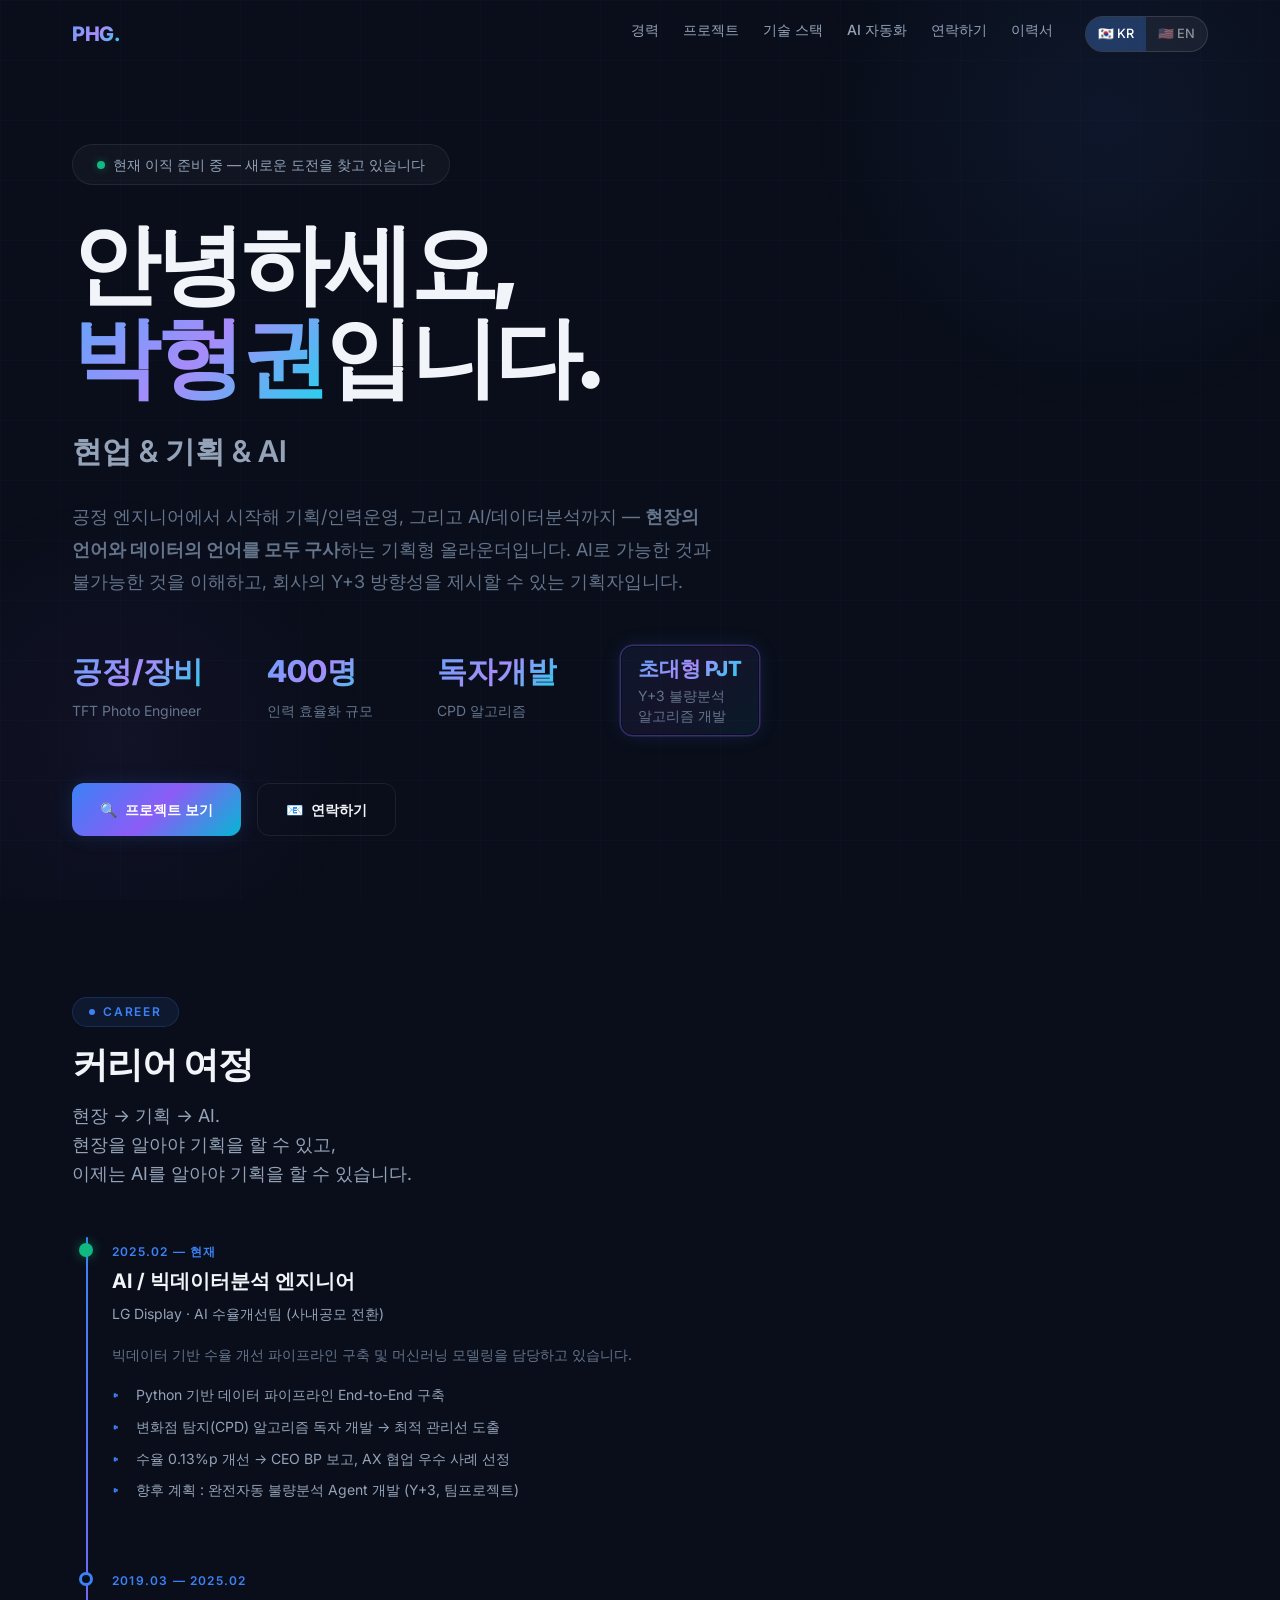
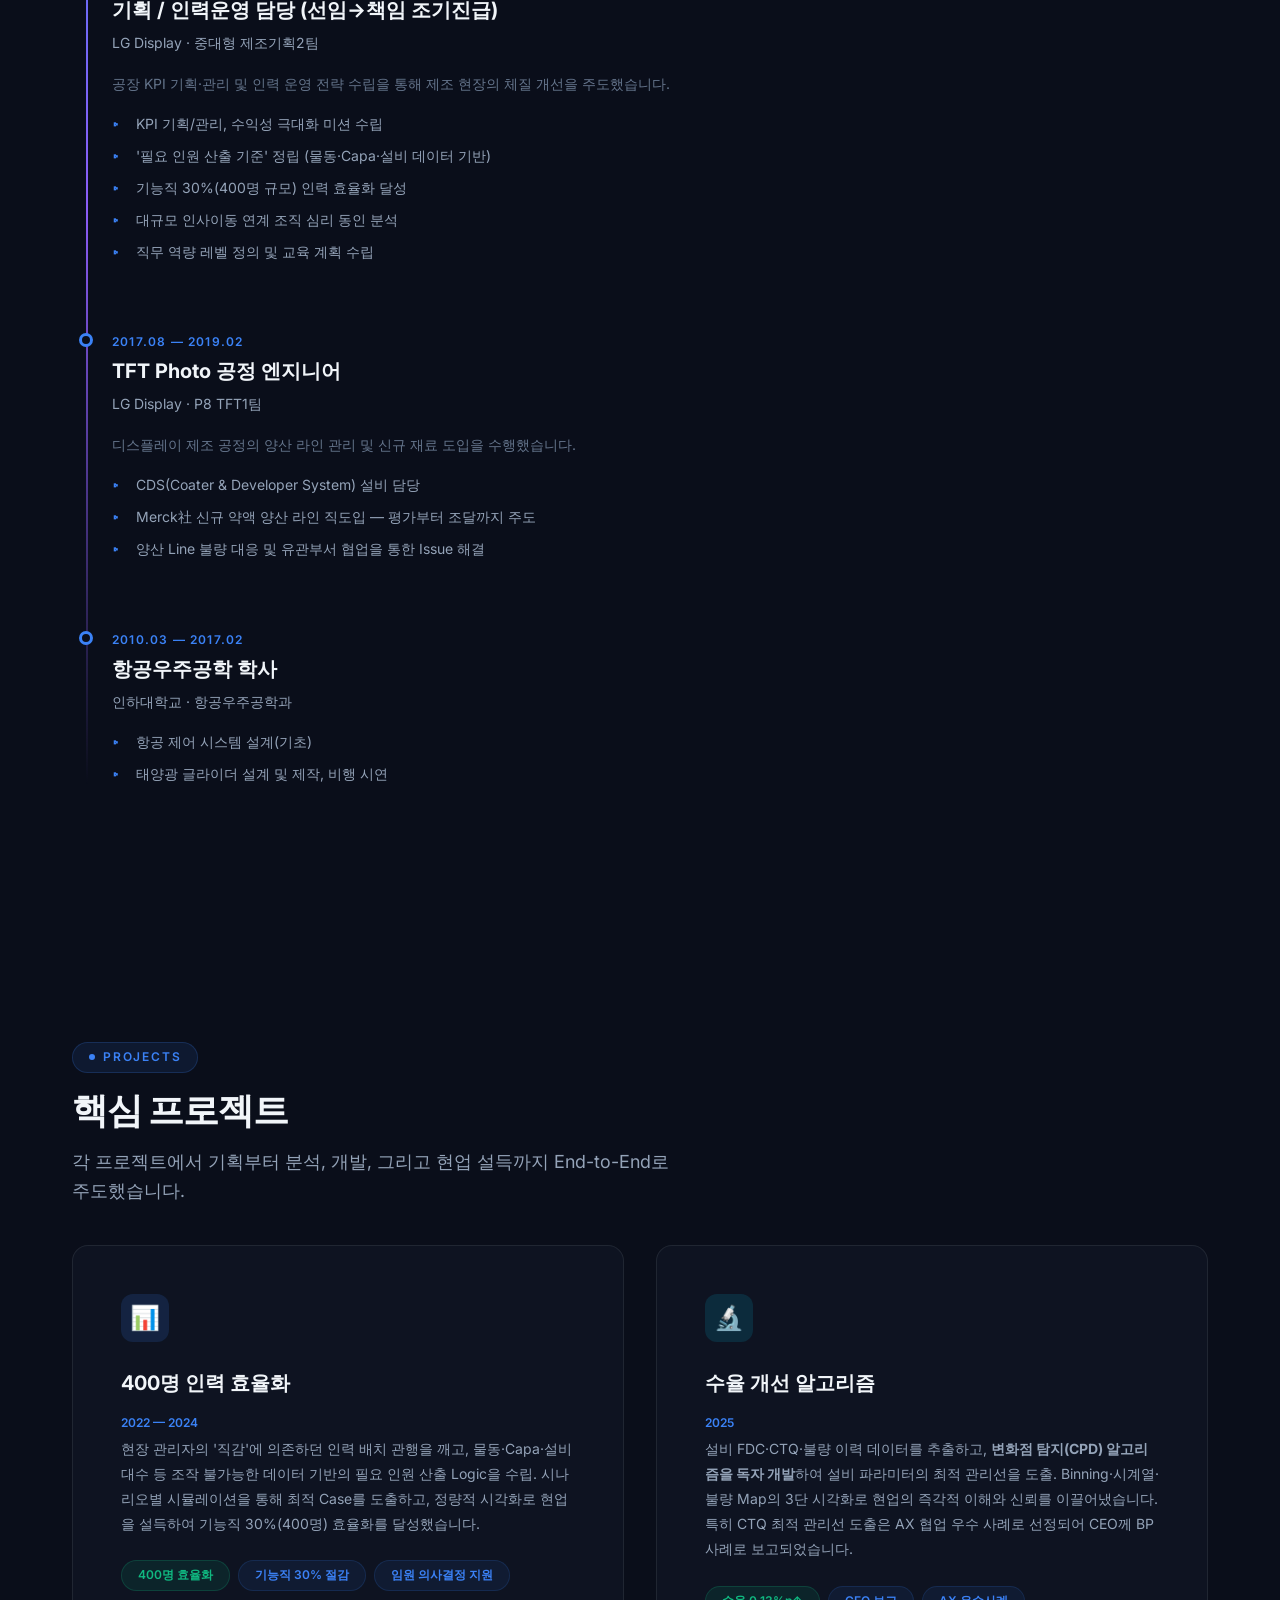
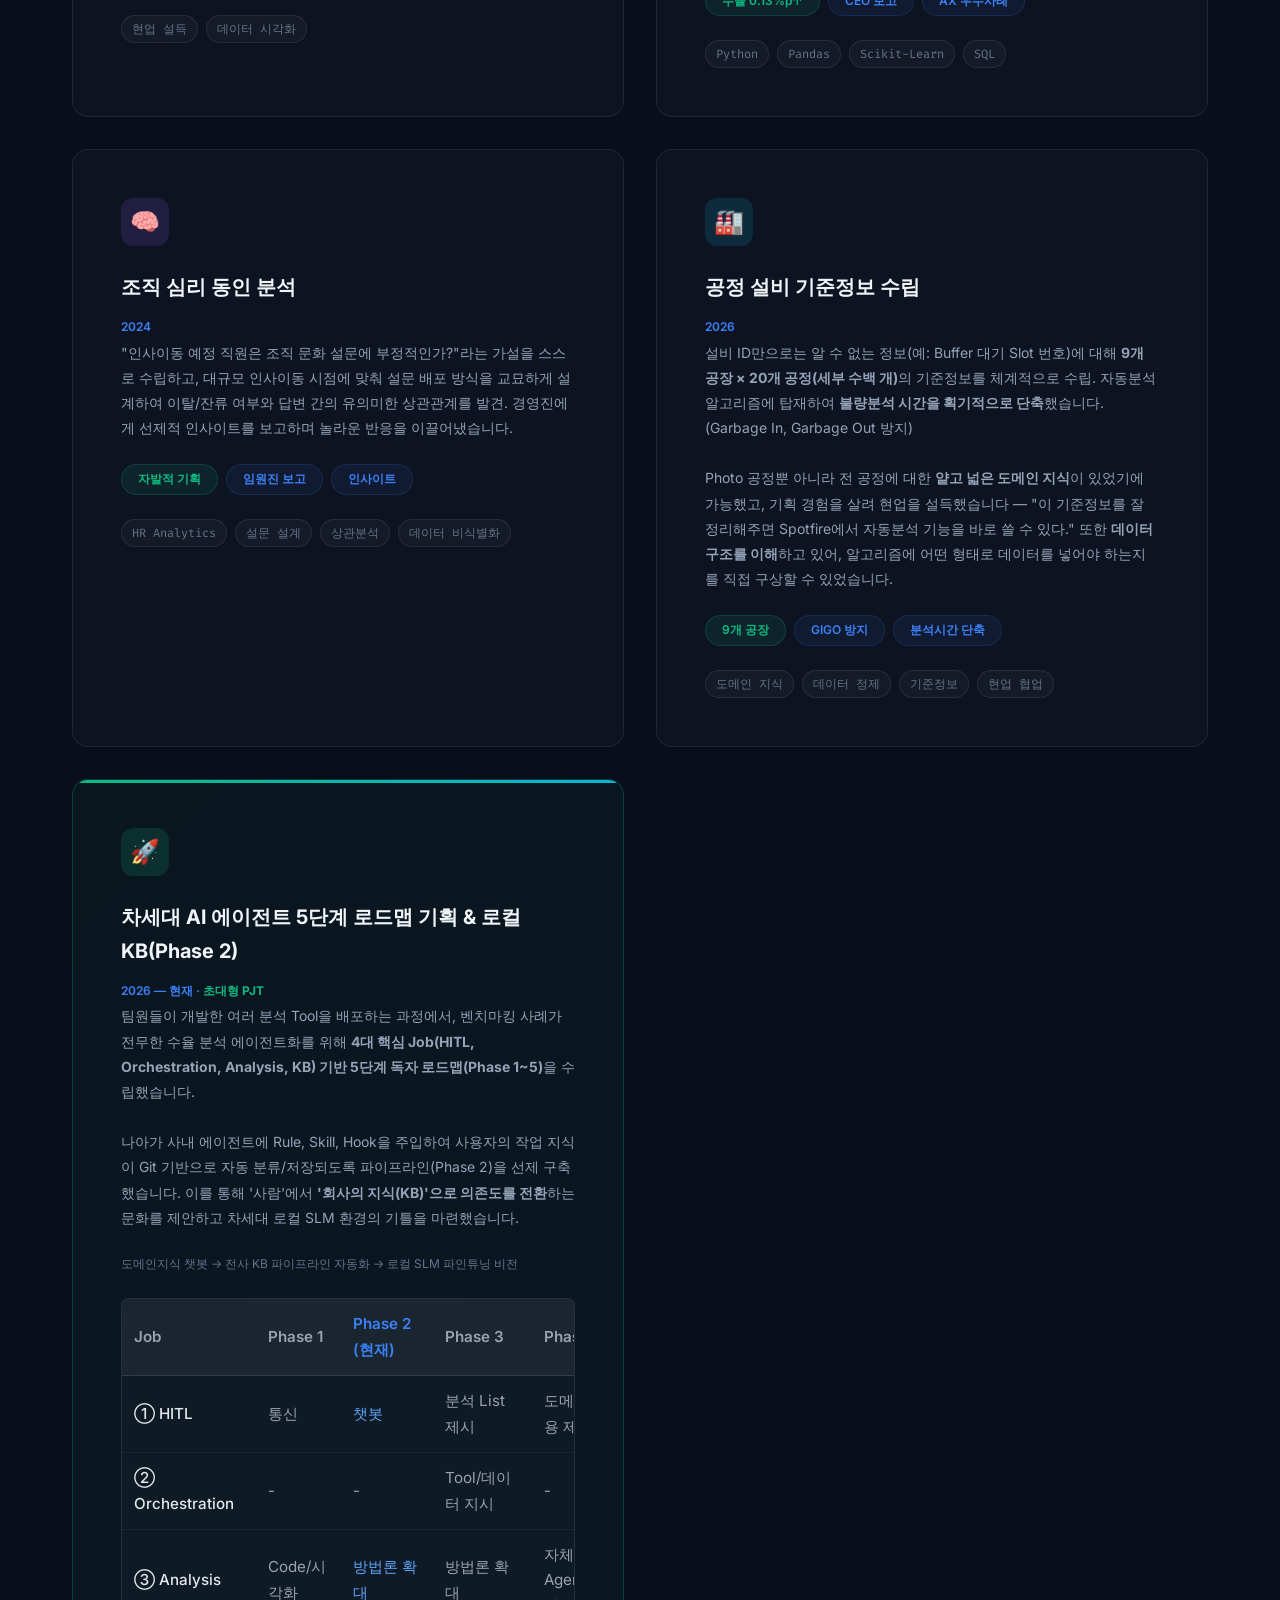
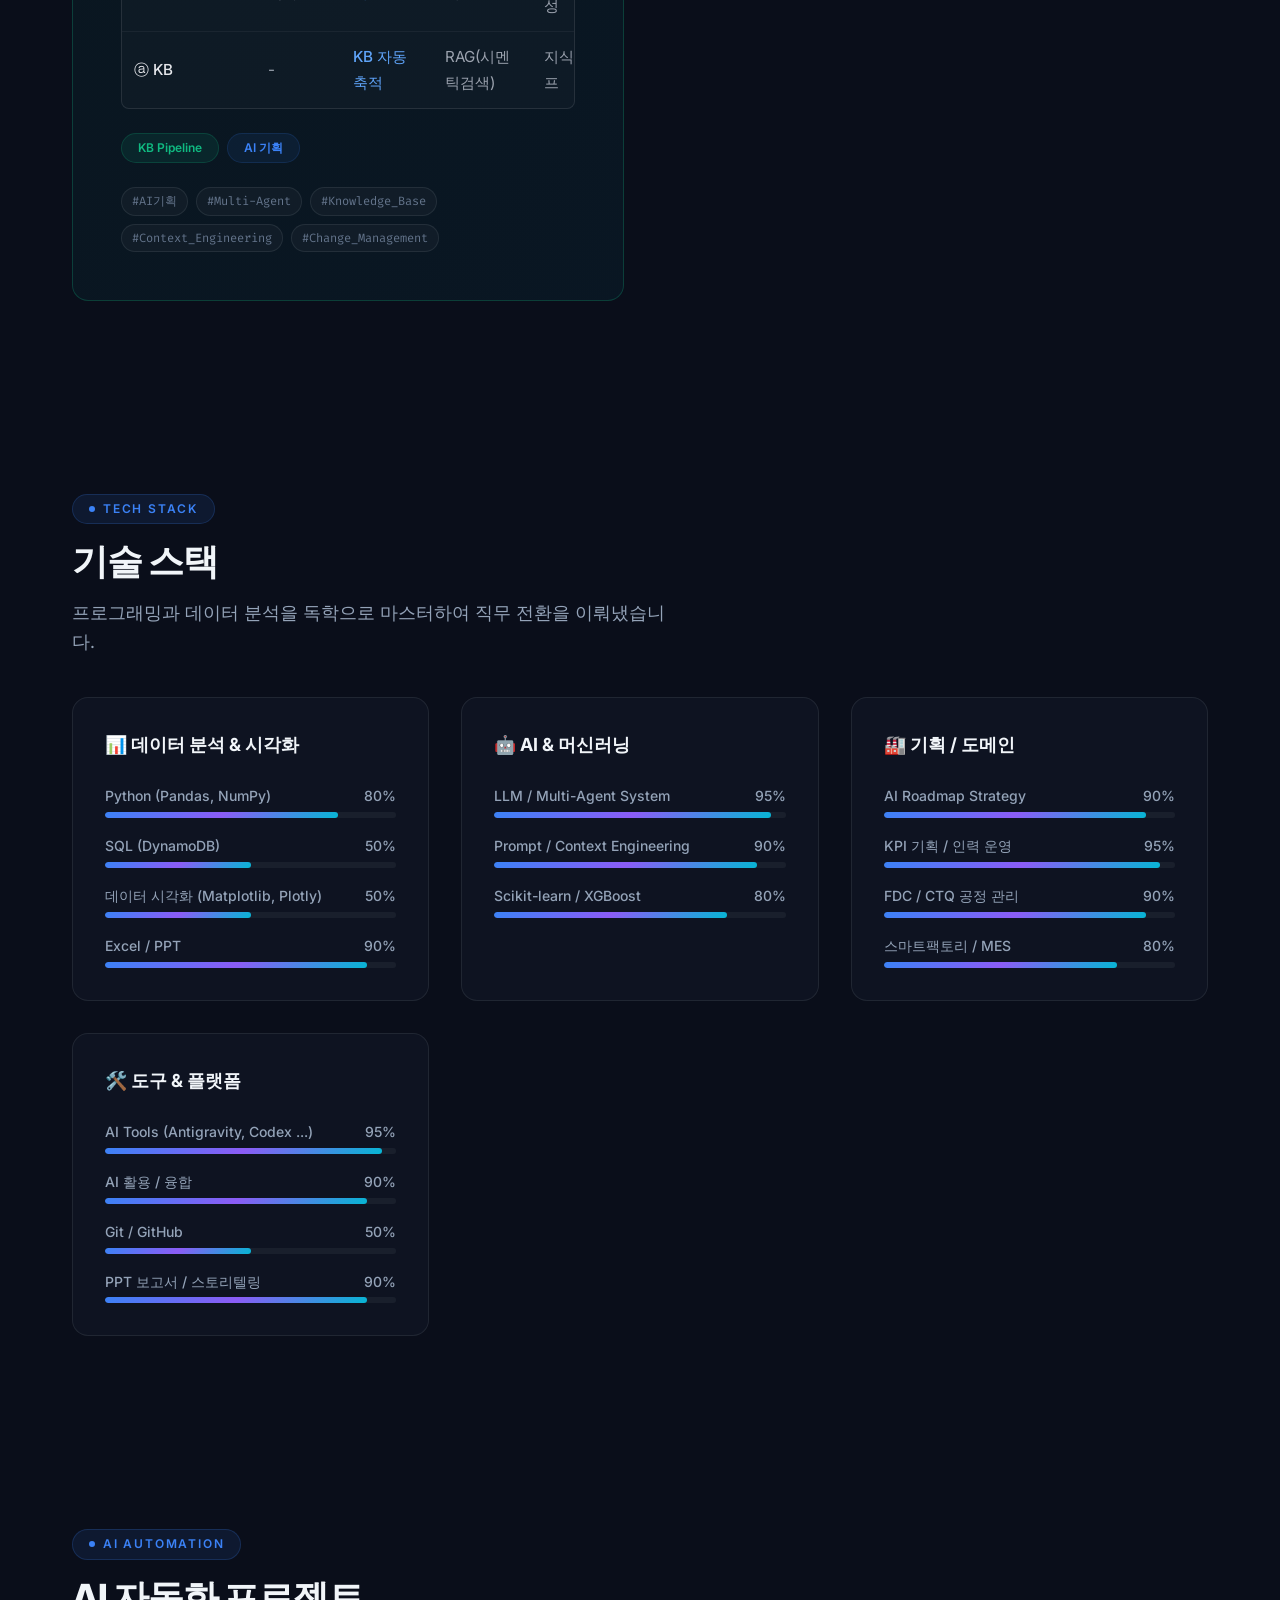
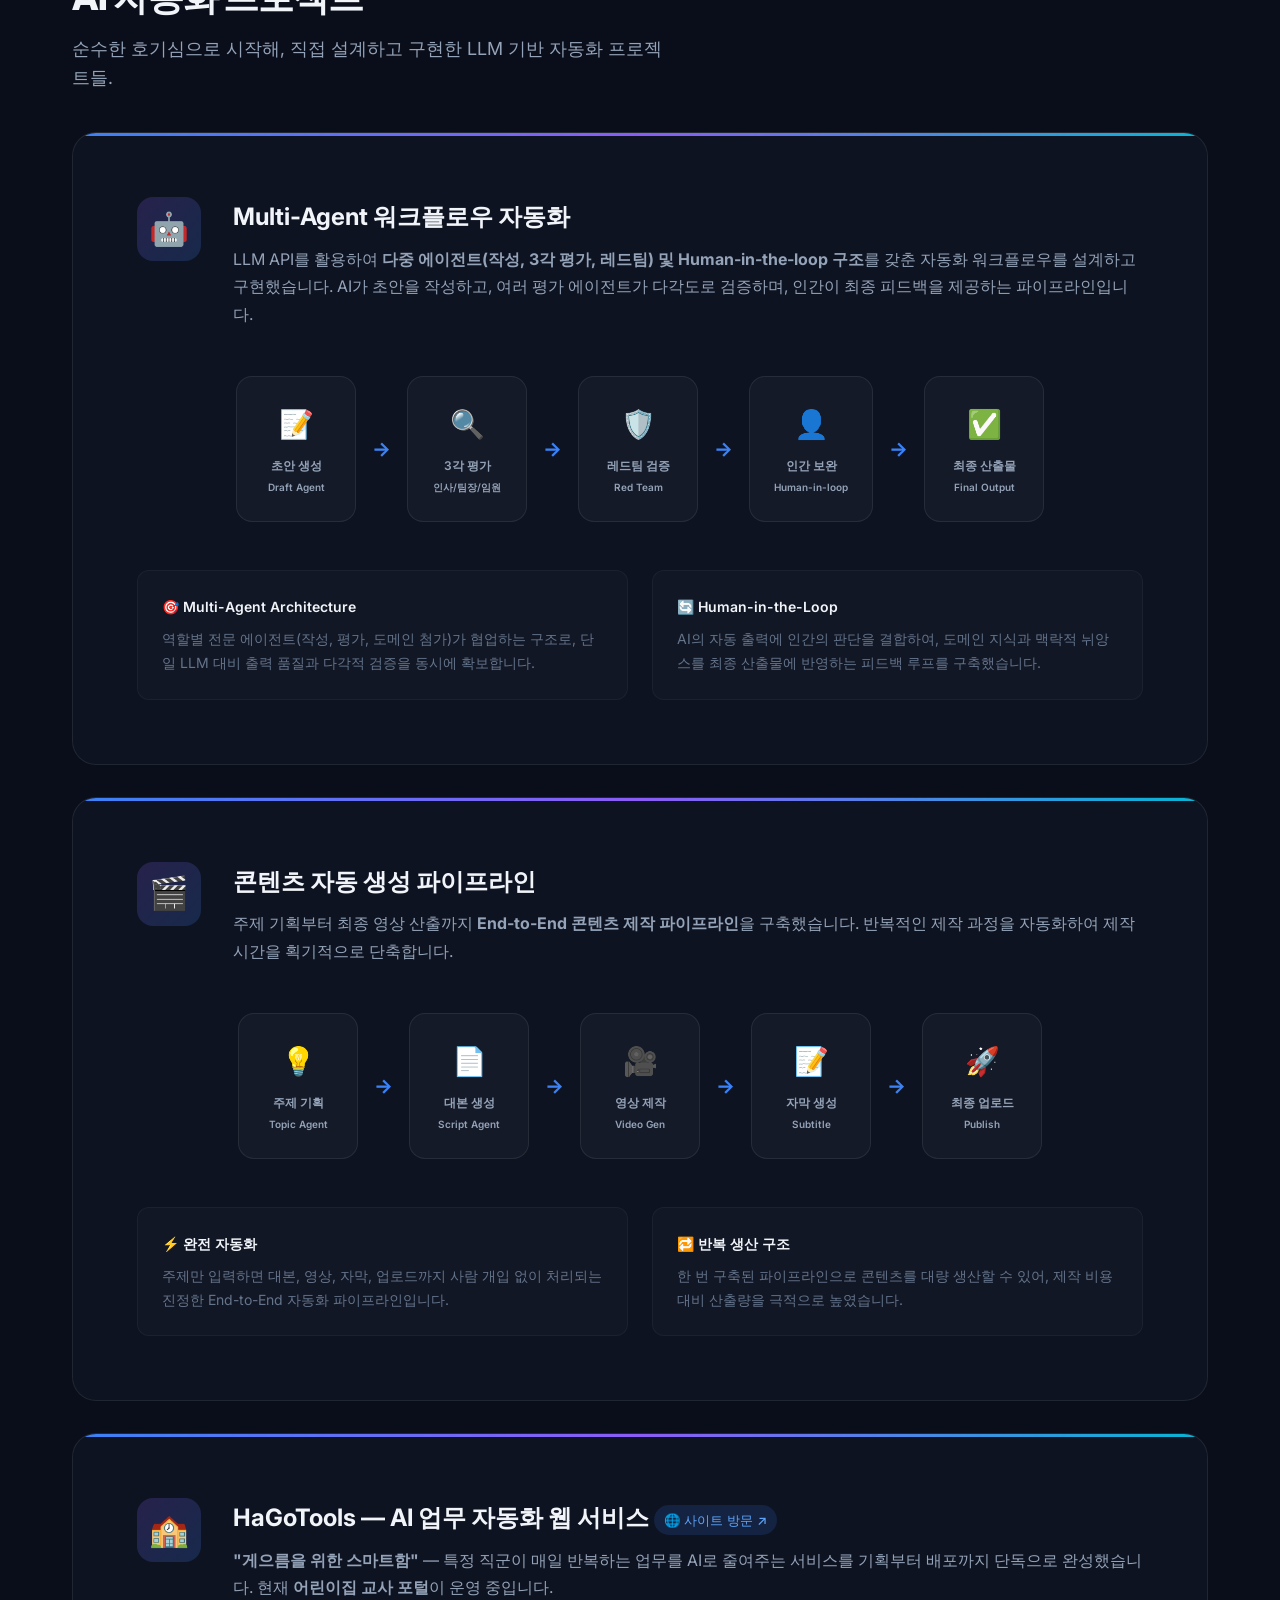
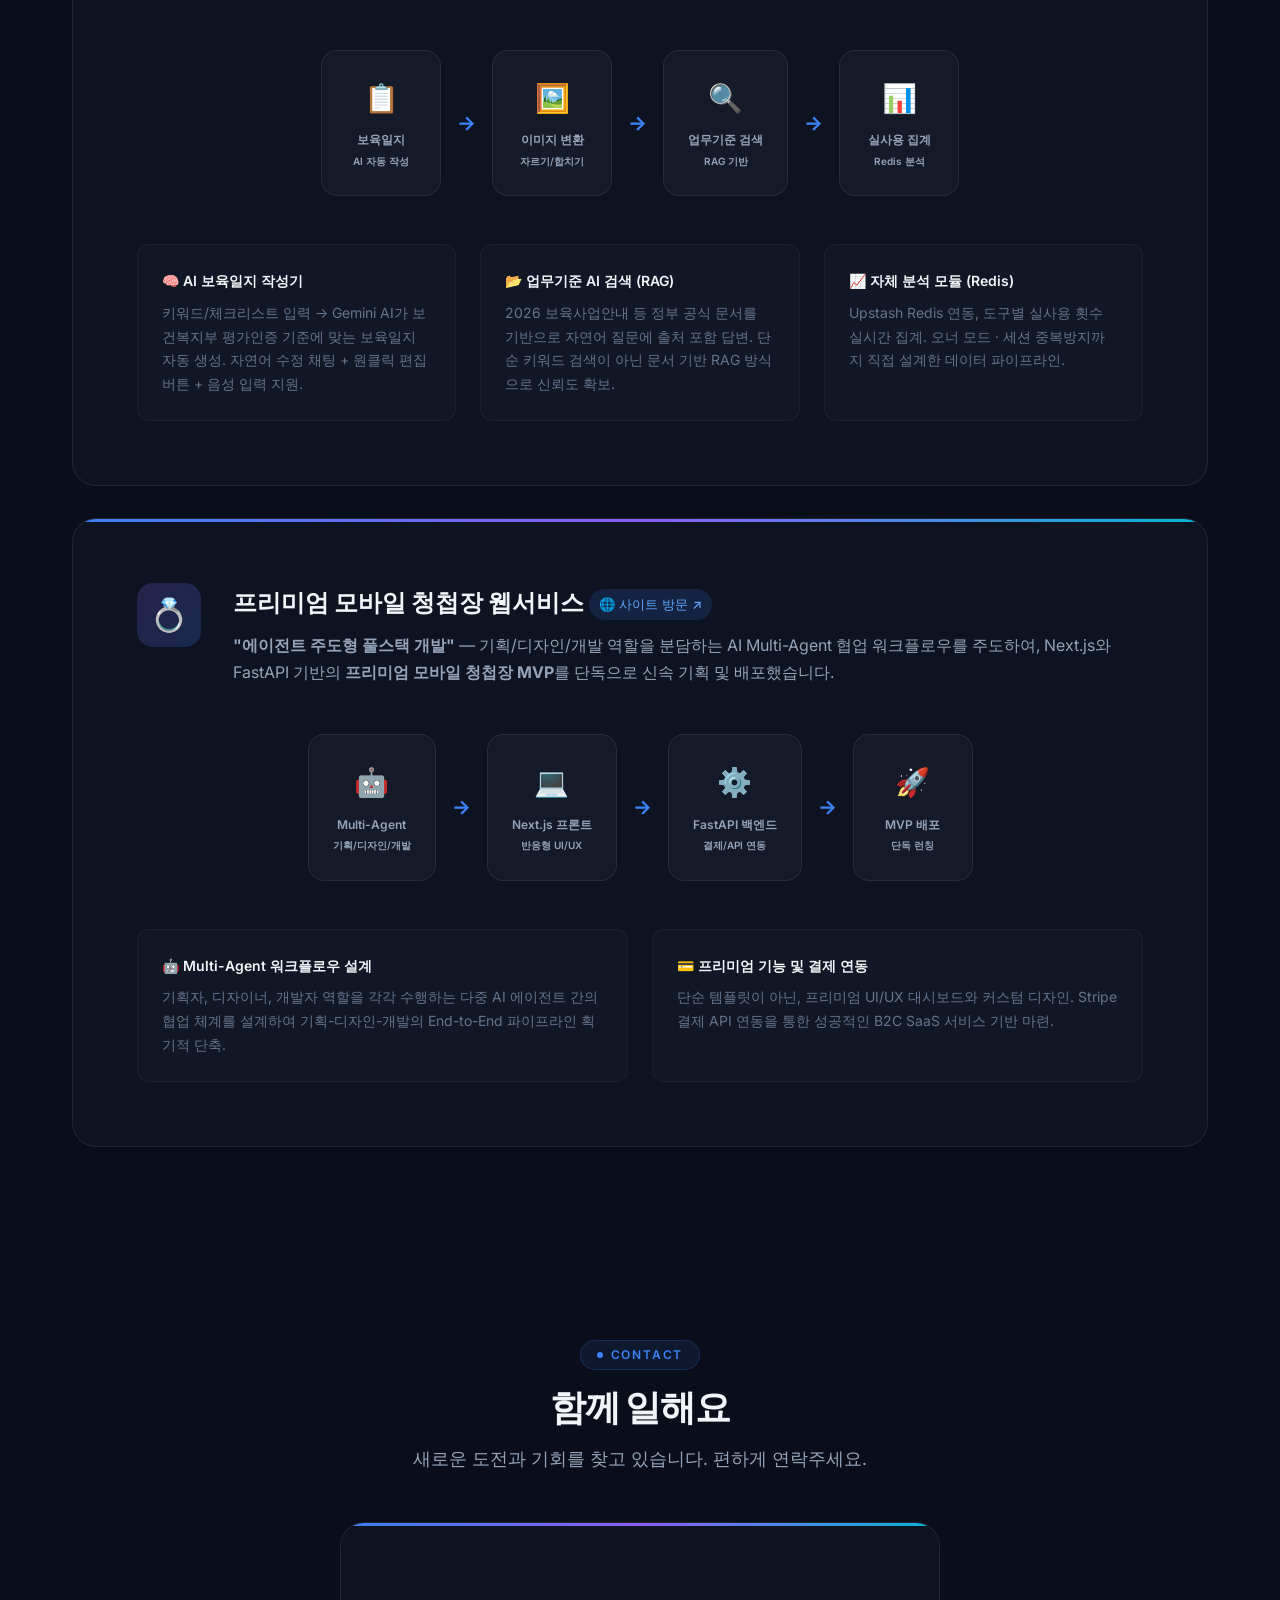
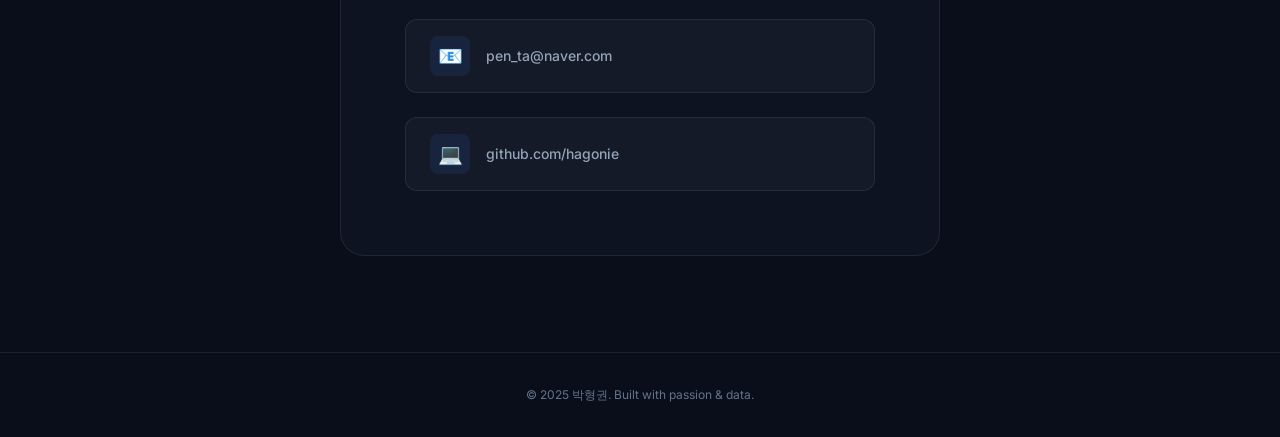
==== commit 60405935: "Update: Add Mobile Wedding Invitation Side Project" ====
--- a/index.html
+++ b/index.html
@@ -684,6 +684,56 @@
         </div>
       </div>
     </div>
+
+    <!-- Card 4: Wedding Invitation -->
+    <div class="automation-showcase reveal" style="margin-top: 2rem;">
+      <div class="automation-header">
+        <div class="automation-icon">💍</div>
+        <div>
+          <h3 class="automation-title"><span data-ko="프리미엄 모바일 청첩장 웹서비스" data-en="Premium Mobile Wedding Invitation">프리미엄 모바일 청첩장 웹서비스</span> <a href="https://wedding.hagotools.com" target="_blank" style="display: inline-flex; align-items: center; gap: 4px; font-size: 0.55em; background: rgba(59,130,246,0.15); color: #60a5fa; padding: 4px 10px; border-radius: 20px; text-decoration: none; font-weight: 500; vertical-align: middle; transition: all 0.2s;" onmouseover="this.style.background='rgba(59,130,246,0.3)'" onmouseout="this.style.background='rgba(59,130,246,0.15)'"><span data-ko="🌐 사이트 방문 ↗" data-en="🌐 Visit Site ↗">🌐 사이트 방문 ↗</span></a></h3>
+          <p class="automation-subtitle" data-ko="<strong>&quot;에이전트 주도형 풀스택 개발&quot;</strong> — 기획/디자인/개발 역할을 분담하는 AI Multi-Agent 협업 워크플로우를 주도하여, Next.js와 FastAPI 기반의 <strong>프리미엄 모바일 청첩장 MVP</strong>를 단독으로 신속 기획 및 배포했습니다." data-en="<strong>&quot;Agent-Driven Full-Stack Dev&quot;</strong> — Rapidly planned and deployed a <strong>premium mobile wedding invitation MVP</strong> based on Next.js and FastAPI, leading an AI Multi-Agent collaboration workflow covering planning, design, and development roles." data-i18n-mode="html">
+            <strong>"에이전트 주도형 풀스택 개발"</strong> — 기획/디자인/개발 역할을 분담하는 AI Multi-Agent 협업 워크플로우를 주도하여, Next.js와 FastAPI 기반의 <strong>프리미엄 모바일 청첩장 MVP</strong>를 단독으로 신속 기획 및 배포했습니다.
+          </p>
+        </div>
+      </div>
+
+      <div class="pipeline-flow">
+        <div class="pipeline-step">
+          <span class="pipeline-step-icon">🤖</span>
+          <span class="pipeline-step-label" data-ko="Multi-Agent<br><small>기획/디자인/개발</small>" data-en="Multi-Agent<br><small>Plan/Design/Dev</small>" data-i18n-mode="html">Multi-Agent<br><small>기획/디자인/개발</small></span>
+        </div>
+        <span class="pipeline-arrow">→</span>
+        <div class="pipeline-step">
+          <span class="pipeline-step-icon">💻</span>
+          <span class="pipeline-step-label" data-ko="Next.js 프론트<br><small>반응형 UI/UX</small>" data-en="Next.js Front<br><small>Responsive UI/UX</small>" data-i18n-mode="html">Next.js 프론트<br><small>반응형 UI/UX</small></span>
+        </div>
+        <span class="pipeline-arrow">→</span>
+        <div class="pipeline-step">
+          <span class="pipeline-step-icon">⚙️</span>
+          <span class="pipeline-step-label" data-ko="FastAPI 백엔드<br><small>결제/API 연동</small>" data-en="FastAPI Backend<br><small>Payment/API</small>" data-i18n-mode="html">FastAPI 백엔드<br><small>결제/API 연동</small></span>
+        </div>
+        <span class="pipeline-arrow">→</span>
+        <div class="pipeline-step">
+          <span class="pipeline-step-icon">🚀</span>
+          <span class="pipeline-step-label" data-ko="MVP 배포<br><small>단독 런칭</small>" data-en="MVP Deploy<br><small>Solo Launch</small>" data-i18n-mode="html">MVP 배포<br><small>단독 런칭</small></span>
+        </div>
+      </div>
+
+      <div class="automation-features">
+        <div class="auto-feature">
+          <h4 class="auto-feature-title" data-ko="🤖 Multi-Agent 워크플로우 설계" data-en="🤖 Multi-Agent Workflow">🤖 Multi-Agent 워크플로우 설계</h4>
+          <p class="auto-feature-desc" data-ko="기획자, 디자이너, 개발자 역할을 각각 수행하는 다중 AI 에이전트 간의 협업 체계를 설계하여 기획-디자인-개발의 End-to-End 파이프라인 획기적 단축." data-en="Designed a collaboration system among multiple AI agents acting as planners, designers, and developers, significantly shortening the end-to-end pipeline.">
+            기획자, 디자이너, 개발자 역할을 각각 수행하는 다중 AI 에이전트 간의 협업 체계를 설계하여 기획-디자인-개발의 End-to-End 파이프라인 획기적 단축.
+          </p>
+        </div>
+        <div class="auto-feature">
+          <h4 class="auto-feature-title" data-ko="💳 프리미엄 기능 및 결제 연동" data-en="💳 Premium Features & Payments">💳 프리미엄 기능 및 결제 연동</h4>
+          <p class="auto-feature-desc" data-ko="단순 템플릿이 아닌, 프리미엄 UI/UX 대시보드와 커스텀 디자인. Stripe 결제 API 연동을 통한 성공적인 B2C SaaS 서비스 기반 마련." data-en="Not just simple templates, but premium UI/UX dashboards and custom designs. Integrated Stripe payment API for successful B2C SaaS foundation.">
+            단순 템플릿이 아닌, 프리미엄 UI/UX 대시보드와 커스텀 디자인. Stripe 결제 API 연동을 통한 성공적인 B2C SaaS 서비스 기반 마련.
+          </p>
+        </div>
+      </div>
+    </div>
   </section>
 
   <!-- Contact Section -->
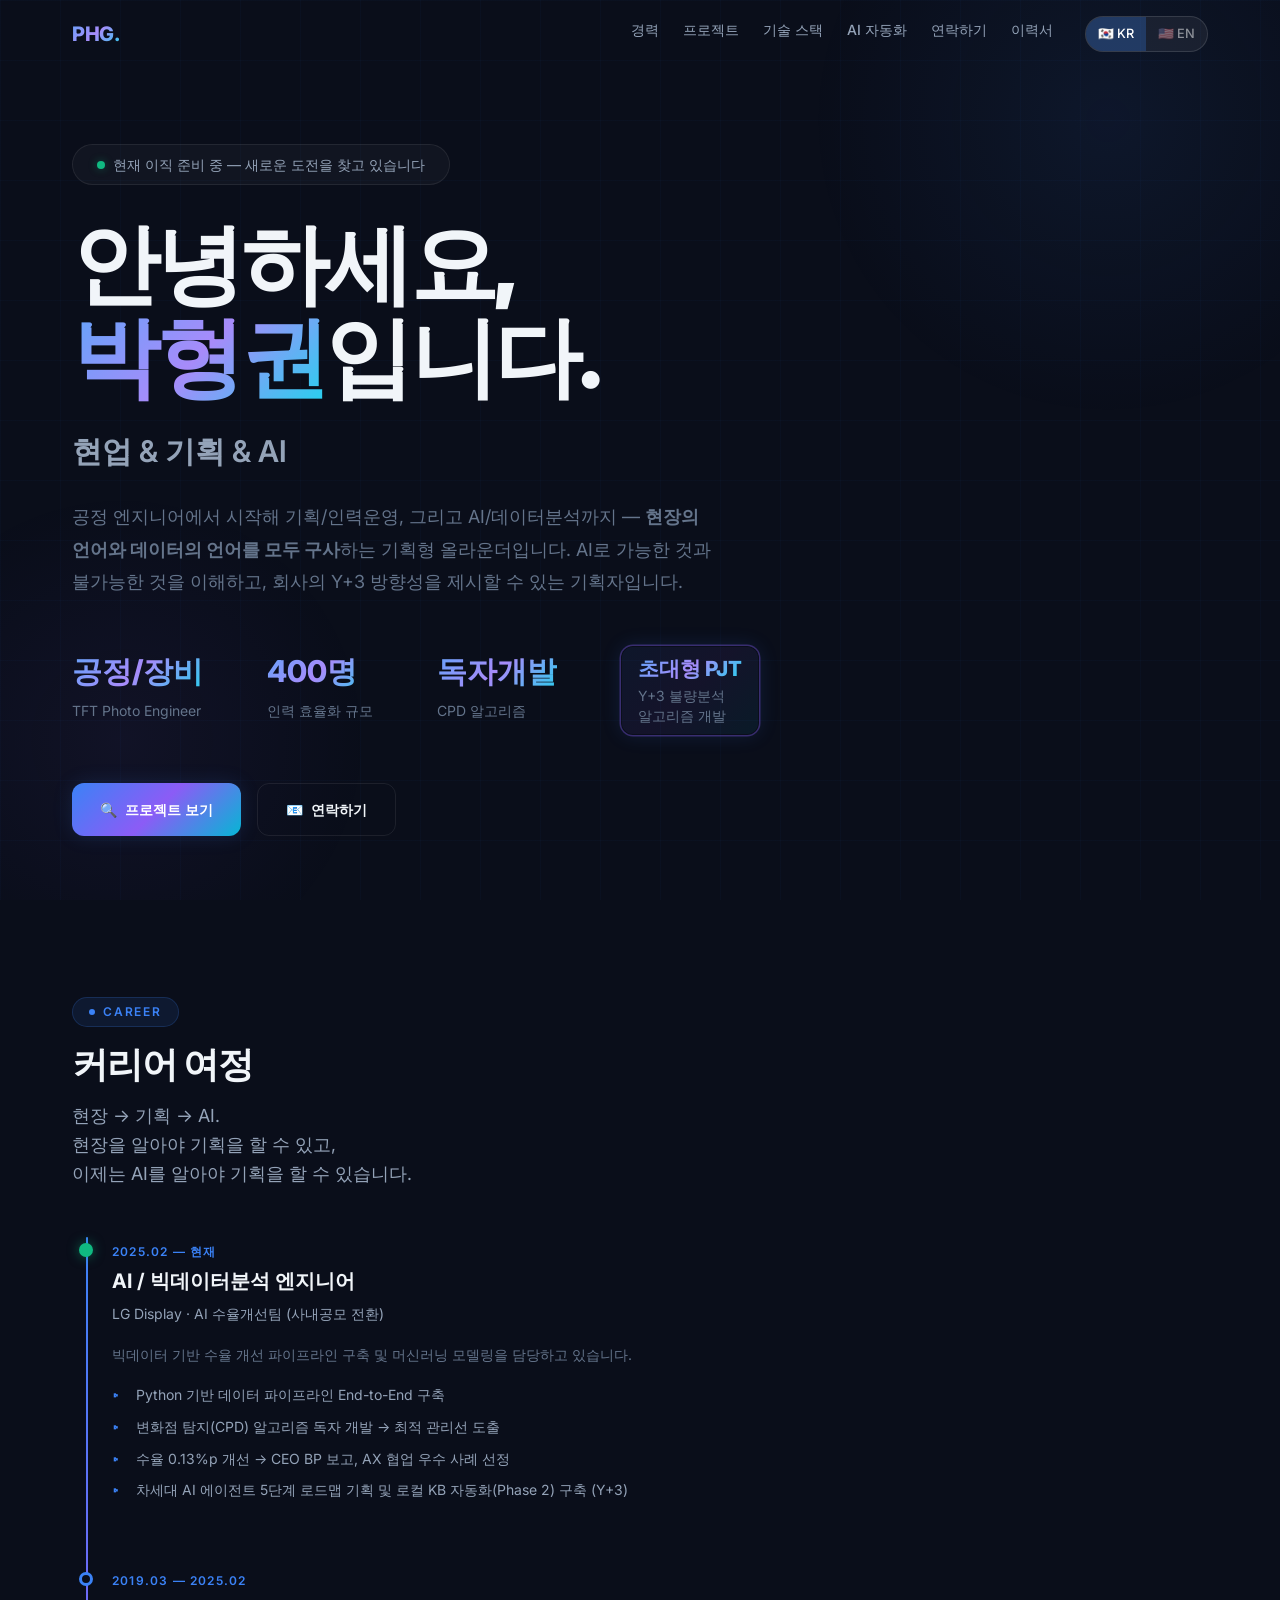
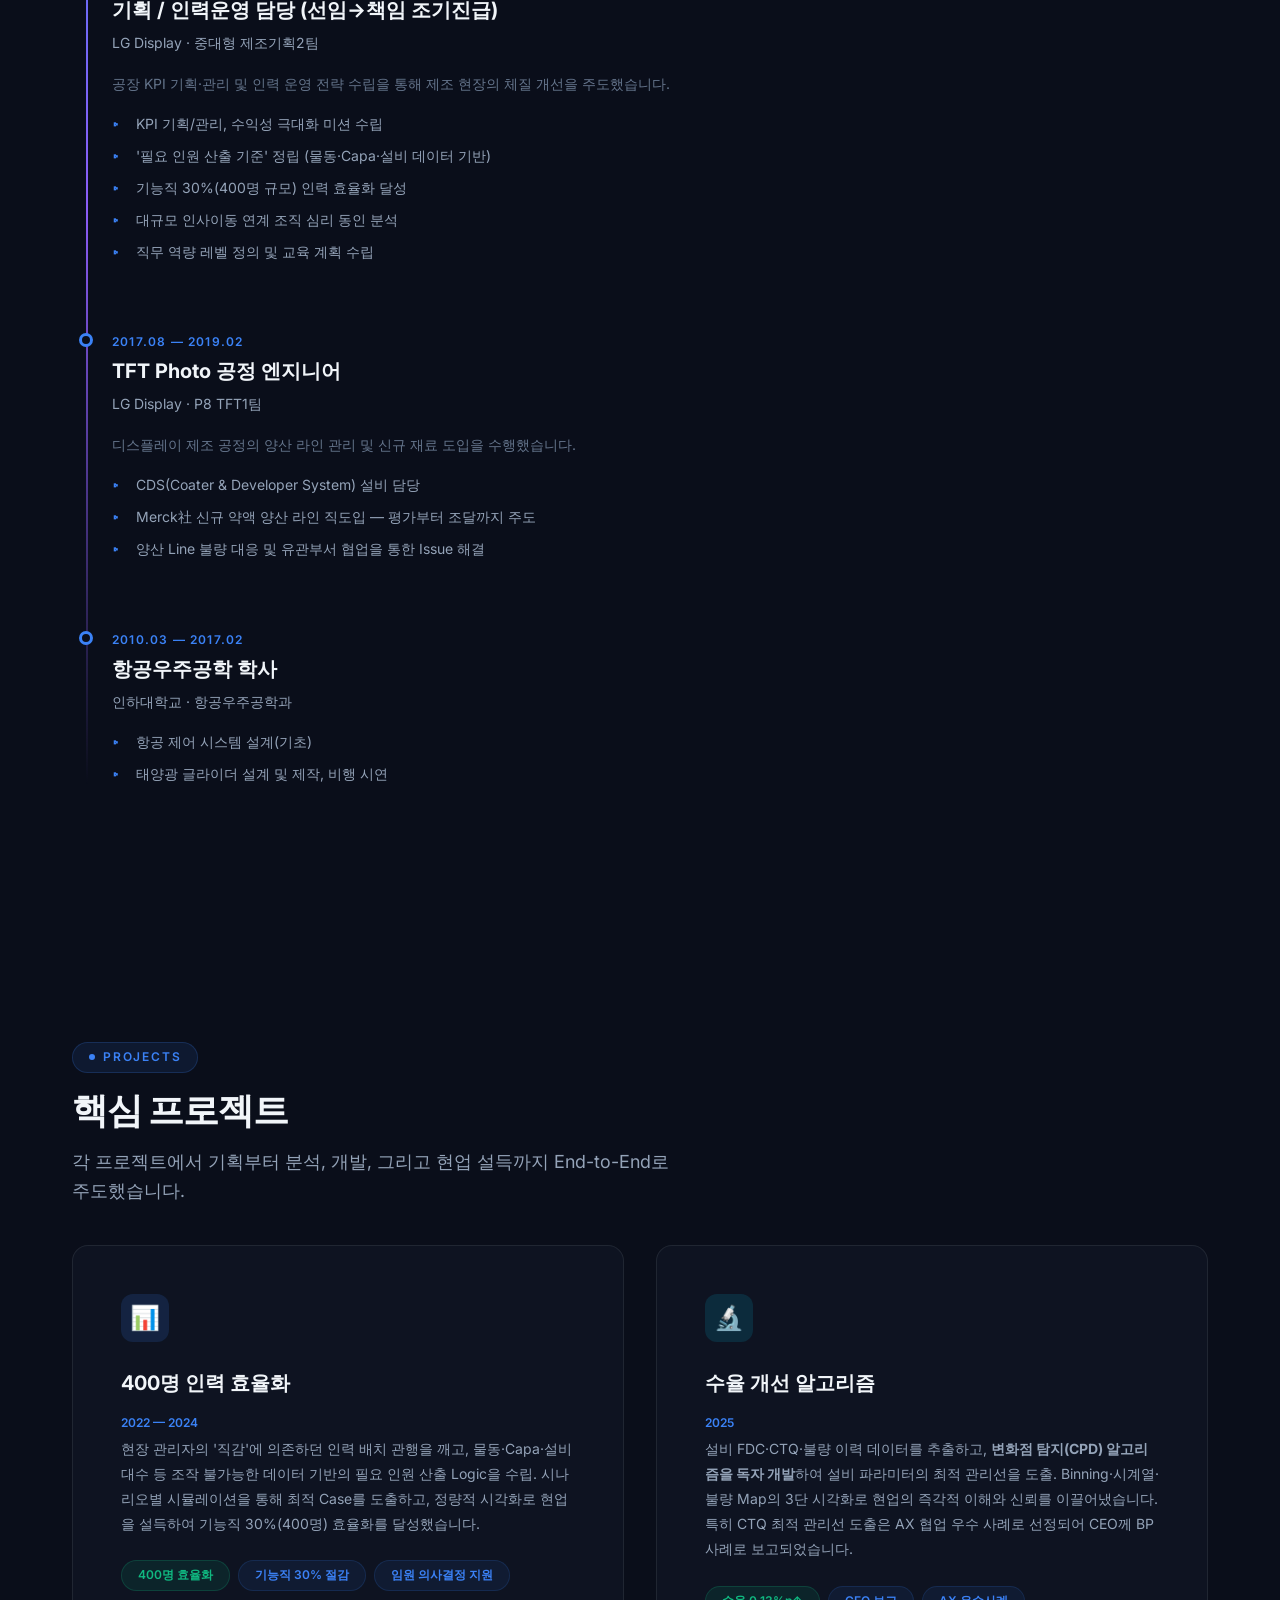
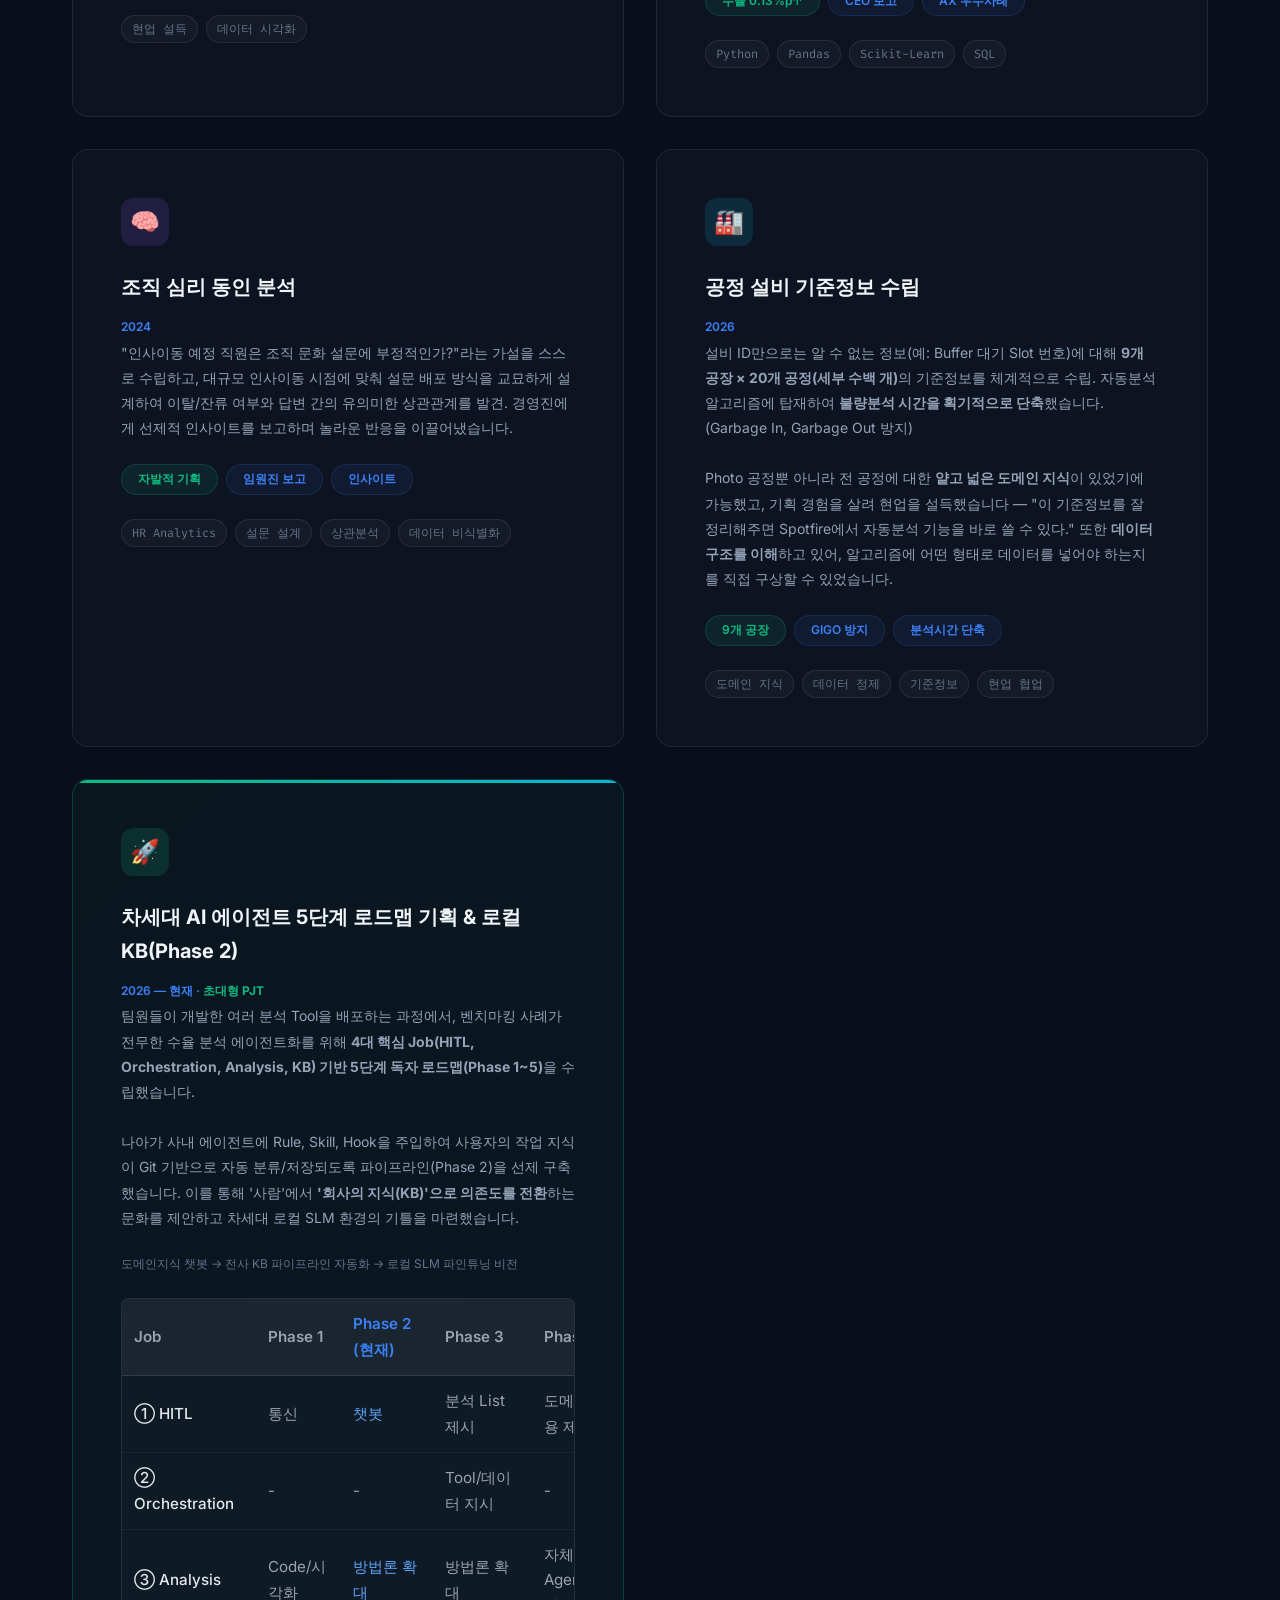
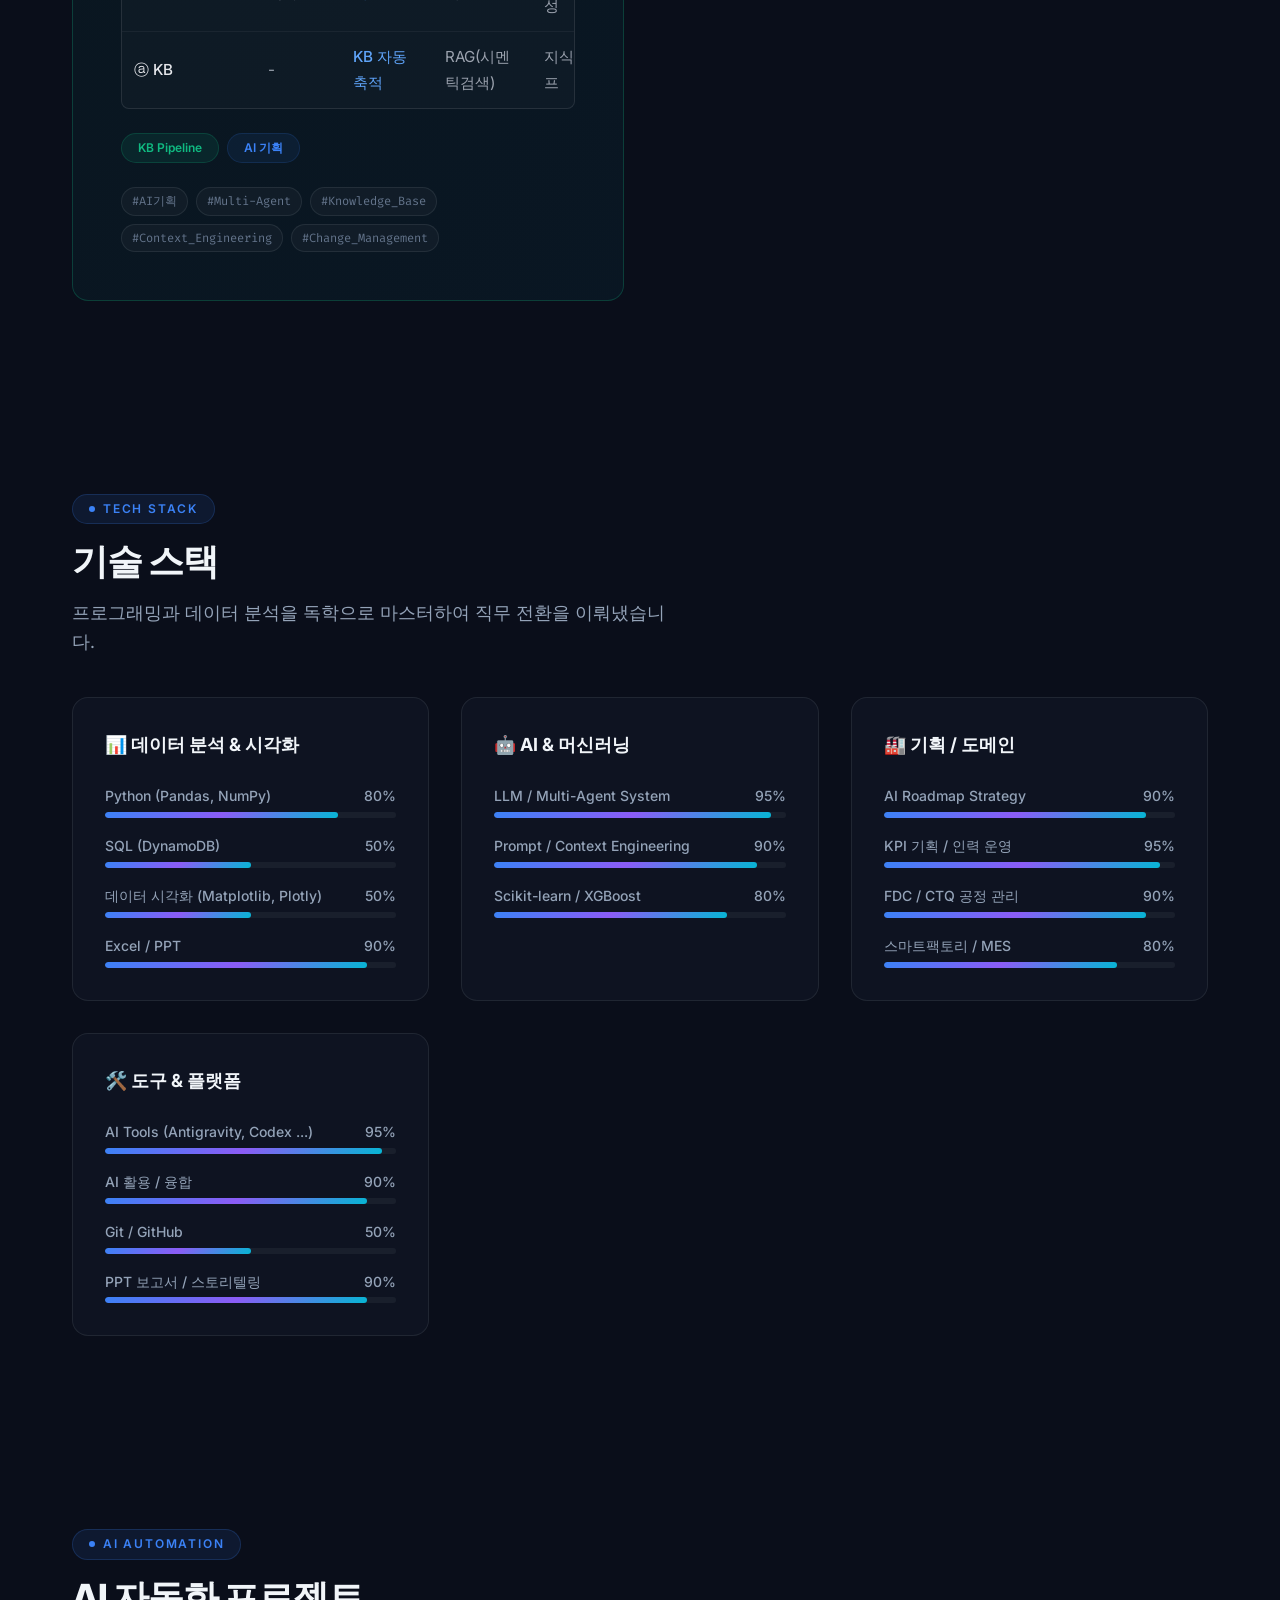
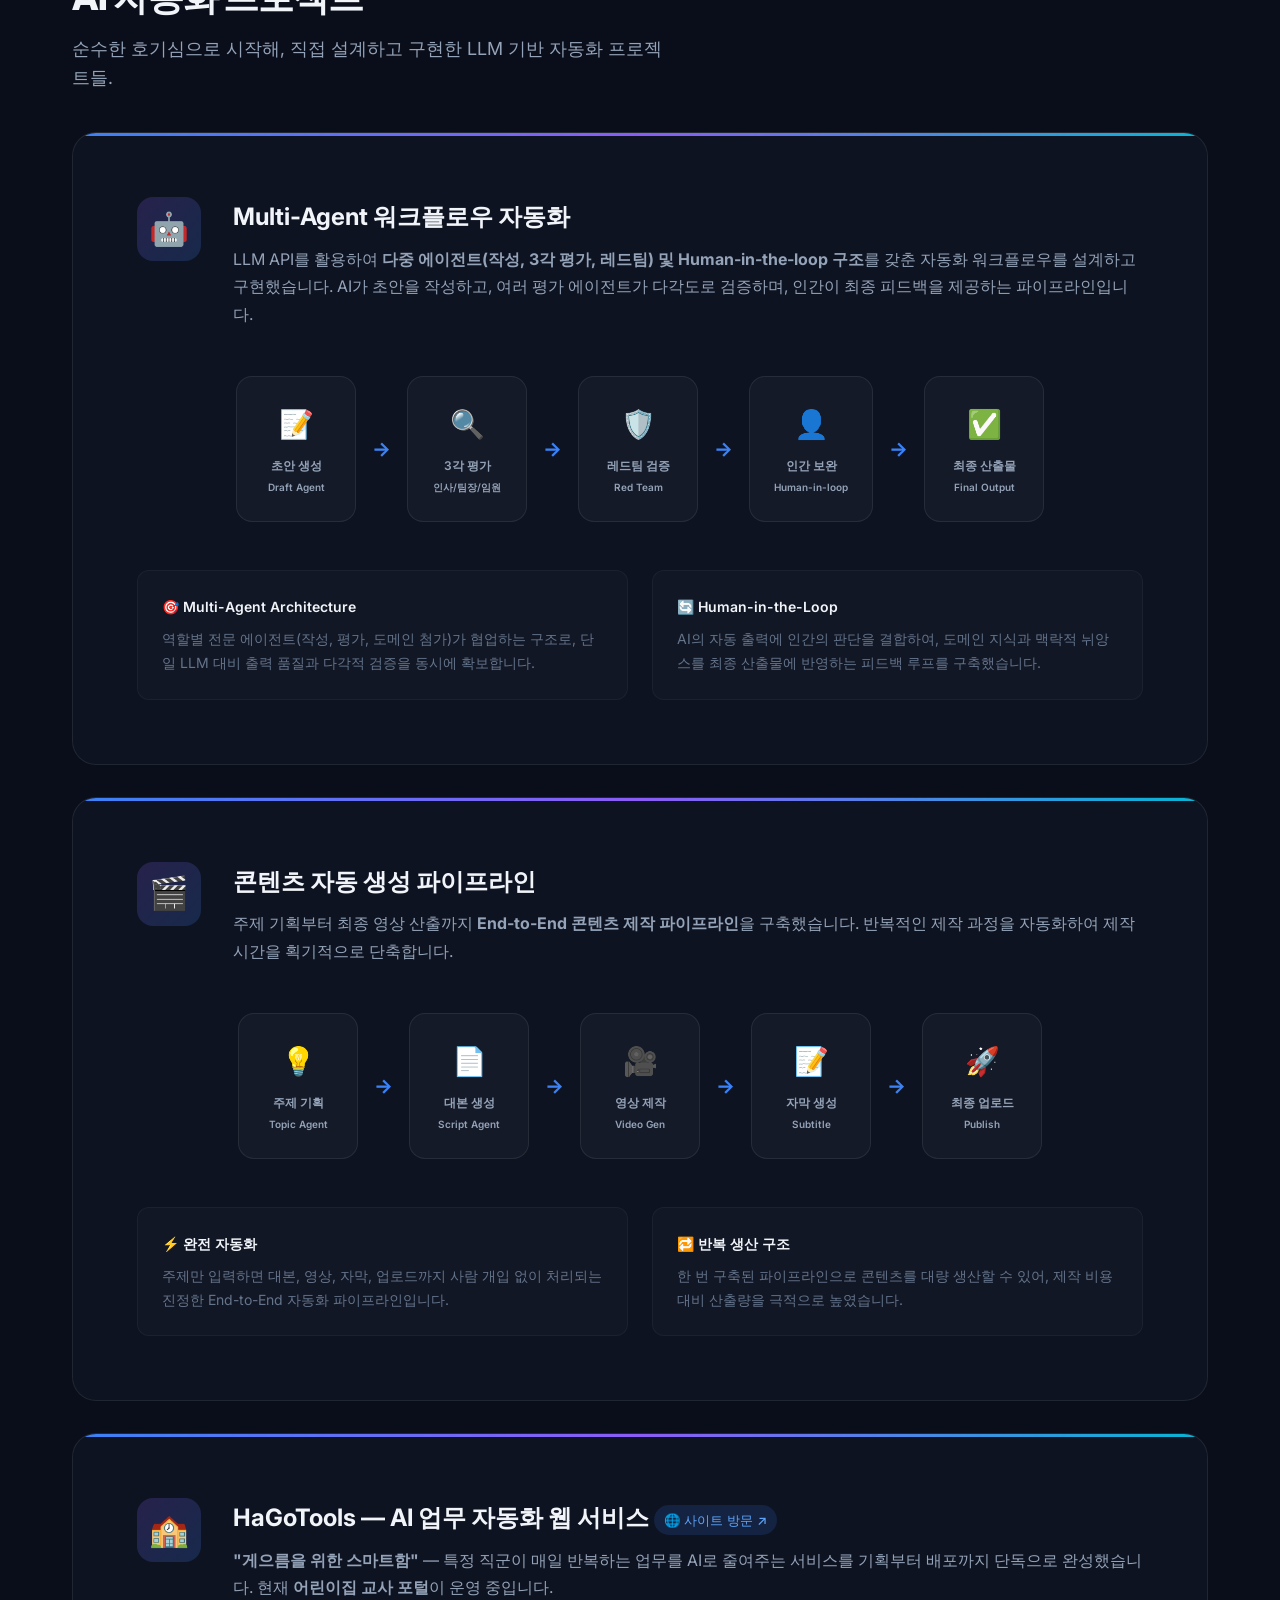
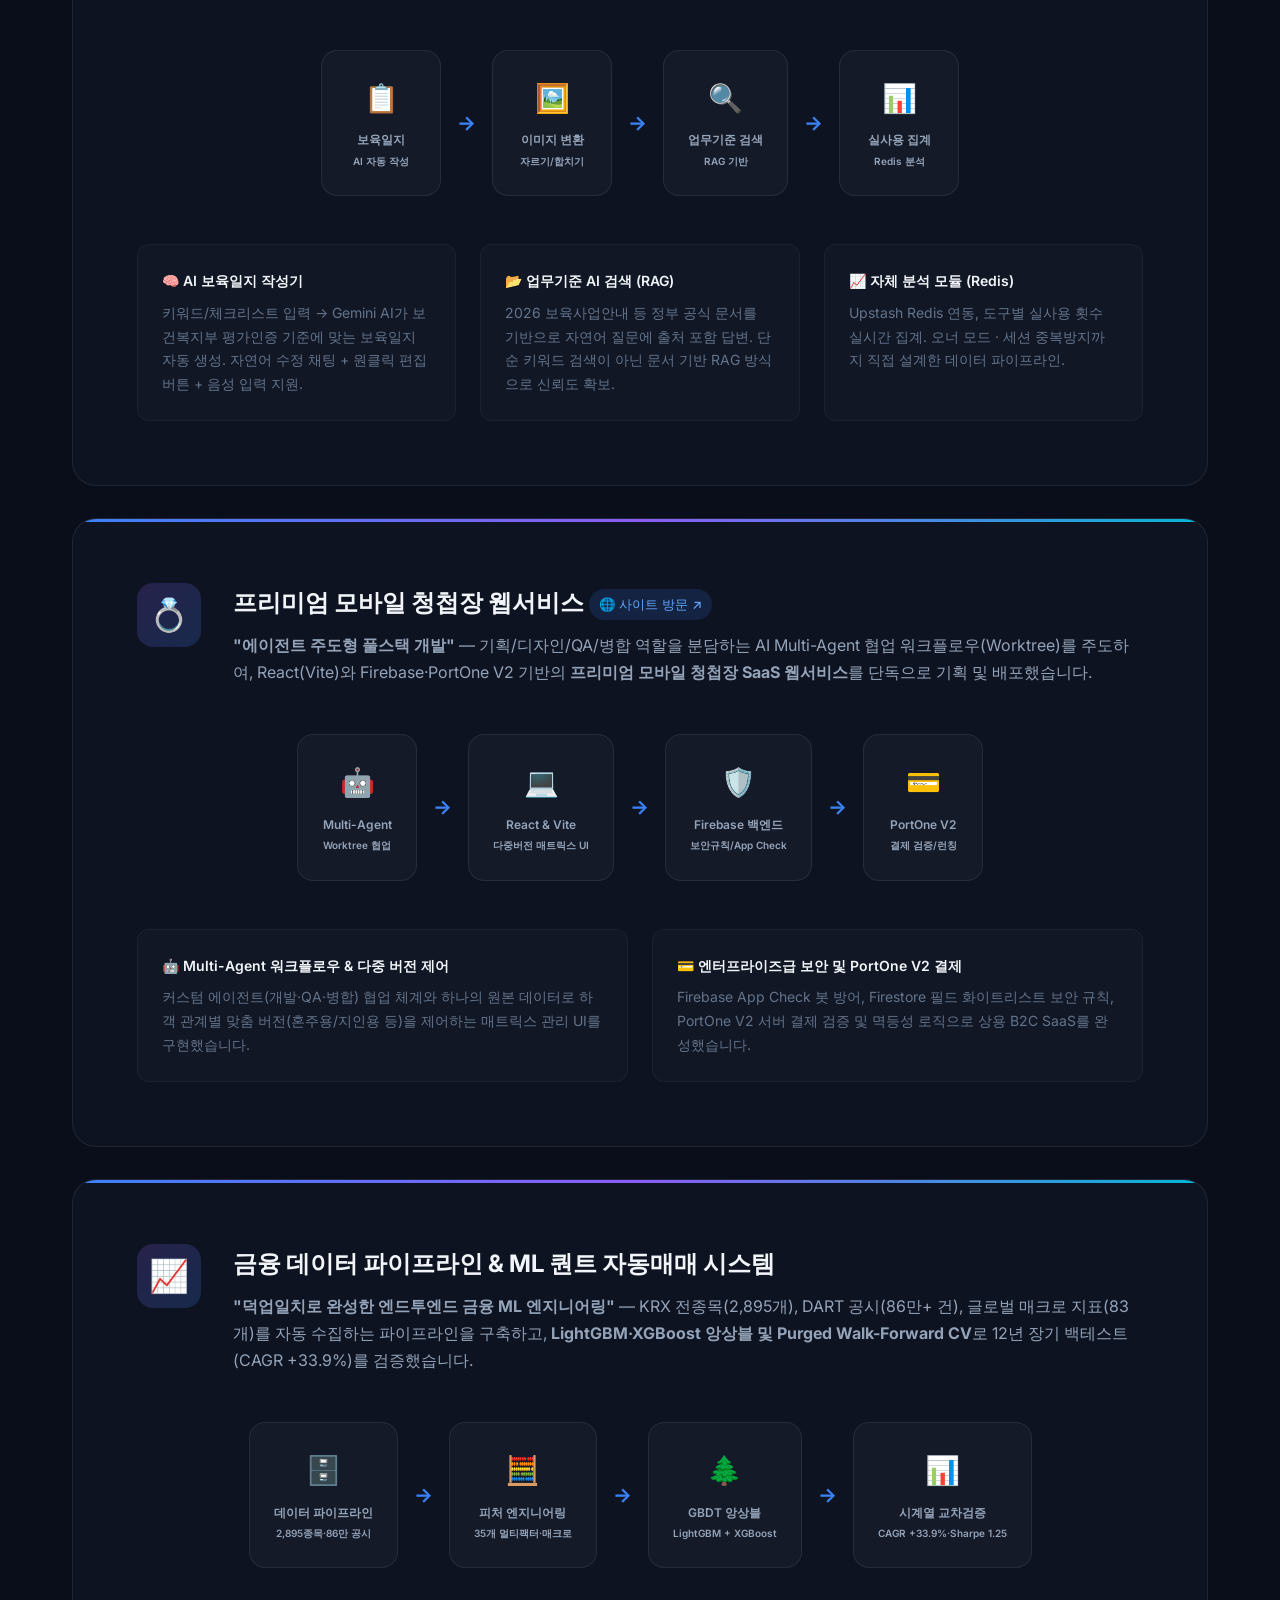
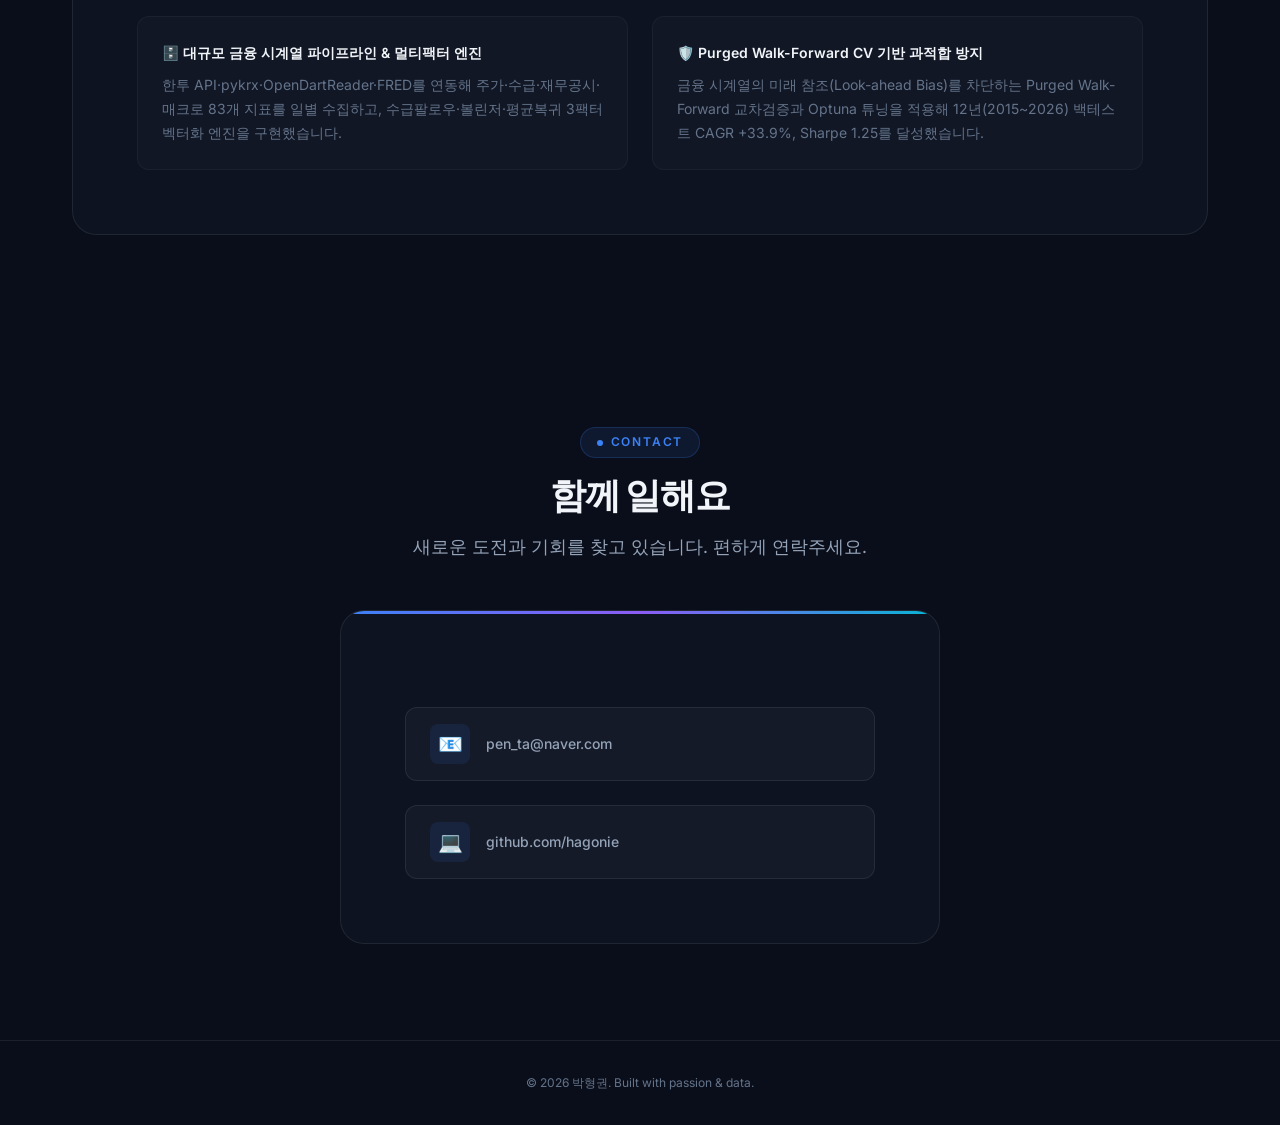
==== commit 1e953f59: "feat: add Quant ML trading system to portfolio & resumes, sync wedding tech stack" ====
--- a/index.html
+++ b/index.html
@@ -161,7 +161,7 @@
           <li data-ko="Python 기반 데이터 파이프라인 End-to-End 구축" data-en="Built end-to-end data pipeline with Python">Python 기반 데이터 파이프라인 End-to-End 구축</li>
           <li data-ko="변화점 탐지(CPD) 알고리즘 독자 개발 → 최적 관리선 도출" data-en="Independently developed Change Point Detection (CPD) algorithm → derived optimal control limits">변화점 탐지(CPD) 알고리즘 독자 개발 → 최적 관리선 도출</li>
           <li data-ko="수율 0.13%p 개선 → CEO BP 보고, AX 협업 우수 사례 선정" data-en="Improved yield by 0.13%p → Reported to CEO as Best Practice, selected as AX collaboration excellence case">수율 0.13%p 개선 → CEO BP 보고, AX 협업 우수 사례 선정</li>
-          <li data-ko="향후 계획 : 완전자동 불량분석 Agent 개발 (Y+3, 팀프로젝트)" data-en="Future plan: Fully automated defect analysis Agent development (Y+3, team project)">향후 계획 : 완전자동 불량분석 Agent 개발 (Y+3, 팀프로젝트)</li>
+          <li data-ko="차세대 AI 에이전트 5단계 로드맵 기획 및 로컬 KB 자동화(Phase 2) 구축 (Y+3)" data-en="Architected 5-phase AI agent roadmap &amp; automated local KB pipeline (Phase 2, Y+3)">차세대 AI 에이전트 5단계 로드맵 기획 및 로컬 KB 자동화(Phase 2) 구축 (Y+3)</li>
         </ul>
       </div>
 
@@ -691,8 +691,8 @@
         <div class="automation-icon">💍</div>
         <div>
           <h3 class="automation-title"><span data-ko="프리미엄 모바일 청첩장 웹서비스" data-en="Premium Mobile Wedding Invitation">프리미엄 모바일 청첩장 웹서비스</span> <a href="https://wedding.hagotools.com" target="_blank" style="display: inline-flex; align-items: center; gap: 4px; font-size: 0.55em; background: rgba(59,130,246,0.15); color: #60a5fa; padding: 4px 10px; border-radius: 20px; text-decoration: none; font-weight: 500; vertical-align: middle; transition: all 0.2s;" onmouseover="this.style.background='rgba(59,130,246,0.3)'" onmouseout="this.style.background='rgba(59,130,246,0.15)'"><span data-ko="🌐 사이트 방문 ↗" data-en="🌐 Visit Site ↗">🌐 사이트 방문 ↗</span></a></h3>
-          <p class="automation-subtitle" data-ko="<strong>&quot;에이전트 주도형 풀스택 개발&quot;</strong> — 기획/디자인/개발 역할을 분담하는 AI Multi-Agent 협업 워크플로우를 주도하여, Next.js와 FastAPI 기반의 <strong>프리미엄 모바일 청첩장 MVP</strong>를 단독으로 신속 기획 및 배포했습니다." data-en="<strong>&quot;Agent-Driven Full-Stack Dev&quot;</strong> — Rapidly planned and deployed a <strong>premium mobile wedding invitation MVP</strong> based on Next.js and FastAPI, leading an AI Multi-Agent collaboration workflow covering planning, design, and development roles." data-i18n-mode="html">
-            <strong>"에이전트 주도형 풀스택 개발"</strong> — 기획/디자인/개발 역할을 분담하는 AI Multi-Agent 협업 워크플로우를 주도하여, Next.js와 FastAPI 기반의 <strong>프리미엄 모바일 청첩장 MVP</strong>를 단독으로 신속 기획 및 배포했습니다.
+          <p class="automation-subtitle" data-ko="<strong>&quot;에이전트 주도형 풀스택 개발&quot;</strong> — 기획/디자인/QA/병합 역할을 분담하는 AI Multi-Agent 협업 워크플로우(Worktree)를 주도하여, React(Vite)와 Firebase·PortOne V2 기반의 <strong>프리미엄 모바일 청첩장 SaaS 웹서비스</strong>를 단독으로 기획 및 배포했습니다." data-en="<strong>&quot;Agent-Driven Full-Stack Dev&quot;</strong> — Planned and deployed a <strong>premium mobile wedding invitation SaaS web service</strong> built on React (Vite), Firebase, and PortOne V2, leading a Worktree-based AI Multi-Agent workflow across planning, design, QA, and deployment." data-i18n-mode="html">
+            <strong>"에이전트 주도형 풀스택 개발"</strong> — 기획/디자인/QA/병합 역할을 분담하는 AI Multi-Agent 협업 워크플로우(Worktree)를 주도하여, React(Vite)와 Firebase·PortOne V2 기반의 <strong>프리미엄 모바일 청첩장 SaaS 웹서비스</strong>를 단독으로 기획 및 배포했습니다.
           </p>
         </div>
       </div>
@@ -700,36 +700,86 @@
       <div class="pipeline-flow">
         <div class="pipeline-step">
           <span class="pipeline-step-icon">🤖</span>
-          <span class="pipeline-step-label" data-ko="Multi-Agent<br><small>기획/디자인/개발</small>" data-en="Multi-Agent<br><small>Plan/Design/Dev</small>" data-i18n-mode="html">Multi-Agent<br><small>기획/디자인/개발</small></span>
+          <span class="pipeline-step-label" data-ko="Multi-Agent<br><small>Worktree 협업</small>" data-en="Multi-Agent<br><small>Worktree Dev</small>" data-i18n-mode="html">Multi-Agent<br><small>Worktree 협업</small></span>
         </div>
         <span class="pipeline-arrow">→</span>
         <div class="pipeline-step">
           <span class="pipeline-step-icon">💻</span>
-          <span class="pipeline-step-label" data-ko="Next.js 프론트<br><small>반응형 UI/UX</small>" data-en="Next.js Front<br><small>Responsive UI/UX</small>" data-i18n-mode="html">Next.js 프론트<br><small>반응형 UI/UX</small></span>
-        </div>
-        <span class="pipeline-arrow">→</span>
-        <div class="pipeline-step">
-          <span class="pipeline-step-icon">⚙️</span>
-          <span class="pipeline-step-label" data-ko="FastAPI 백엔드<br><small>결제/API 연동</small>" data-en="FastAPI Backend<br><small>Payment/API</small>" data-i18n-mode="html">FastAPI 백엔드<br><small>결제/API 연동</small></span>
-        </div>
-        <span class="pipeline-arrow">→</span>
-        <div class="pipeline-step">
-          <span class="pipeline-step-icon">🚀</span>
-          <span class="pipeline-step-label" data-ko="MVP 배포<br><small>단독 런칭</small>" data-en="MVP Deploy<br><small>Solo Launch</small>" data-i18n-mode="html">MVP 배포<br><small>단독 런칭</small></span>
+          <span class="pipeline-step-label" data-ko="React &amp; Vite<br><small>다중버전 매트릭스 UI</small>" data-en="React &amp; Vite<br><small>Multi-Version UI</small>" data-i18n-mode="html">React &amp; Vite<br><small>다중버전 매트릭스 UI</small></span>
+        </div>
+        <span class="pipeline-arrow">→</span>
+        <div class="pipeline-step">
+          <span class="pipeline-step-icon">🛡️</span>
+          <span class="pipeline-step-label" data-ko="Firebase 백엔드<br><small>보안규칙/App Check</small>" data-en="Firebase Backend<br><small>Security/App Check</small>" data-i18n-mode="html">Firebase 백엔드<br><small>보안규칙/App Check</small></span>
+        </div>
+        <span class="pipeline-arrow">→</span>
+        <div class="pipeline-step">
+          <span class="pipeline-step-icon">💳</span>
+          <span class="pipeline-step-label" data-ko="PortOne V2<br><small>결제 검증/런칭</small>" data-en="PortOne V2<br><small>Payment &amp; Launch</small>" data-i18n-mode="html">PortOne V2<br><small>결제 검증/런칭</small></span>
         </div>
       </div>
 
       <div class="automation-features">
         <div class="auto-feature">
-          <h4 class="auto-feature-title" data-ko="🤖 Multi-Agent 워크플로우 설계" data-en="🤖 Multi-Agent Workflow">🤖 Multi-Agent 워크플로우 설계</h4>
-          <p class="auto-feature-desc" data-ko="기획자, 디자이너, 개발자 역할을 각각 수행하는 다중 AI 에이전트 간의 협업 체계를 설계하여 기획-디자인-개발의 End-to-End 파이프라인 획기적 단축." data-en="Designed a collaboration system among multiple AI agents acting as planners, designers, and developers, significantly shortening the end-to-end pipeline.">
-            기획자, 디자이너, 개발자 역할을 각각 수행하는 다중 AI 에이전트 간의 협업 체계를 설계하여 기획-디자인-개발의 End-to-End 파이프라인 획기적 단축.
-          </p>
-        </div>
-        <div class="auto-feature">
-          <h4 class="auto-feature-title" data-ko="💳 프리미엄 기능 및 결제 연동" data-en="💳 Premium Features & Payments">💳 프리미엄 기능 및 결제 연동</h4>
-          <p class="auto-feature-desc" data-ko="단순 템플릿이 아닌, 프리미엄 UI/UX 대시보드와 커스텀 디자인. Stripe 결제 API 연동을 통한 성공적인 B2C SaaS 서비스 기반 마련." data-en="Not just simple templates, but premium UI/UX dashboards and custom designs. Integrated Stripe payment API for successful B2C SaaS foundation.">
-            단순 템플릿이 아닌, 프리미엄 UI/UX 대시보드와 커스텀 디자인. Stripe 결제 API 연동을 통한 성공적인 B2C SaaS 서비스 기반 마련.
+          <h4 class="auto-feature-title" data-ko="🤖 Multi-Agent 워크플로우 &amp; 다중 버전 제어" data-en="🤖 Multi-Agent Workflow &amp; Multi-Version Matrix">🤖 Multi-Agent 워크플로우 &amp; 다중 버전 제어</h4>
+          <p class="auto-feature-desc" data-ko="커스텀 에이전트(개발·QA·병합) 협업 체계와 하나의 원본 데이터로 하객 관계별 맞춤 버전(혼주용/지인용 등)을 제어하는 매트릭스 관리 UI를 구현했습니다." data-en="Built a custom agent collaboration workflow (dev, QA, merge) and a matrix management UI that controls guest-specific invitation versions from a single data source.">
+            커스텀 에이전트(개발·QA·병합) 협업 체계와 하나의 원본 데이터로 하객 관계별 맞춤 버전(혼주용/지인용 등)을 제어하는 매트릭스 관리 UI를 구현했습니다.
+          </p>
+        </div>
+        <div class="auto-feature">
+          <h4 class="auto-feature-title" data-ko="💳 엔터프라이즈급 보안 및 PortOne V2 결제" data-en="💳 Enterprise Security &amp; PortOne V2 Payments">💳 엔터프라이즈급 보안 및 PortOne V2 결제</h4>
+          <p class="auto-feature-desc" data-ko="Firebase App Check 봇 방어, Firestore 필드 화이트리스트 보안 규칙, PortOne V2 서버 결제 검증 및 멱등성 로직으로 상용 B2C SaaS를 완성했습니다." data-en="Completed a commercial B2C SaaS with Firebase App Check bot defense, Firestore field-whitelist security rules, and PortOne V2 server-side payment verification.">
+            Firebase App Check 봇 방어, Firestore 필드 화이트리스트 보안 규칙, PortOne V2 서버 결제 검증 및 멱등성 로직으로 상용 B2C SaaS를 완성했습니다.
+          </p>
+        </div>
+      </div>
+    </div>
+
+    <!-- Card 5: Quant ML Trading System -->
+    <div class="automation-showcase reveal" style="margin-top: 2rem;">
+      <div class="automation-header">
+        <div class="automation-icon">📈</div>
+        <div>
+          <h3 class="automation-title" data-ko="금융 데이터 파이프라인 &amp; ML 퀀트 자동매매 시스템" data-en="Financial Data Pipeline &amp; ML Quant Trading System">금융 데이터 파이프라인 &amp; ML 퀀트 자동매매 시스템</h3>
+          <p class="automation-subtitle" data-ko="<strong>&quot;덕업일치로 완성한 엔드투엔드 금융 ML 엔지니어링&quot;</strong> — KRX 전종목(2,895개), DART 공시(86만+ 건), 글로벌 매크로 지표(83개)를 자동 수집하는 파이프라인을 구축하고, <strong>LightGBM·XGBoost 앙상블 및 Purged Walk-Forward CV</strong>로 12년 장기 백테스트(CAGR +33.9%)를 검증했습니다." data-en="<strong>&quot;End-to-End Financial ML Engineering&quot;</strong> — Built an automated data pipeline ingesting 2,895 KRX stocks, 860K+ DART filings, and 83 macro indicators, validated over a 12-year backtest (CAGR +33.9%) using a <strong>LightGBM/XGBoost ensemble and Purged Walk-Forward CV</strong>." data-i18n-mode="html">
+            <strong>"덕업일치로 완성한 엔드투엔드 금융 ML 엔지니어링"</strong> — KRX 전종목(2,895개), DART 공시(86만+ 건), 글로벌 매크로 지표(83개)를 자동 수집하는 파이프라인을 구축하고, <strong>LightGBM·XGBoost 앙상블 및 Purged Walk-Forward CV</strong>로 12년 장기 백테스트(CAGR +33.9%)를 검증했습니다.
+          </p>
+        </div>
+      </div>
+
+      <div class="pipeline-flow">
+        <div class="pipeline-step">
+          <span class="pipeline-step-icon">🗄️</span>
+          <span class="pipeline-step-label" data-ko="데이터 파이프라인<br><small>2,895종목·86만 공시</small>" data-en="Data Pipeline<br><small>2,895 Stocks·860K Filings</small>" data-i18n-mode="html">데이터 파이프라인<br><small>2,895종목·86만 공시</small></span>
+        </div>
+        <span class="pipeline-arrow">→</span>
+        <div class="pipeline-step">
+          <span class="pipeline-step-icon">🧮</span>
+          <span class="pipeline-step-label" data-ko="피처 엔지니어링<br><small>35개 멀티팩터·매크로</small>" data-en="Feature Eng.<br><small>35 Multi-Factor/Macro</small>" data-i18n-mode="html">피처 엔지니어링<br><small>35개 멀티팩터·매크로</small></span>
+        </div>
+        <span class="pipeline-arrow">→</span>
+        <div class="pipeline-step">
+          <span class="pipeline-step-icon">🌲</span>
+          <span class="pipeline-step-label" data-ko="GBDT 앙상블<br><small>LightGBM + XGBoost</small>" data-en="GBDT Ensemble<br><small>LightGBM + XGBoost</small>" data-i18n-mode="html">GBDT 앙상블<br><small>LightGBM + XGBoost</small></span>
+        </div>
+        <span class="pipeline-arrow">→</span>
+        <div class="pipeline-step">
+          <span class="pipeline-step-icon">📊</span>
+          <span class="pipeline-step-label" data-ko="시계열 교차검증<br><small>CAGR +33.9%·Sharpe 1.25</small>" data-en="Purged WFCV<br><small>CAGR +33.9%·Sharpe 1.25</small>" data-i18n-mode="html">시계열 교차검증<br><small>CAGR +33.9%·Sharpe 1.25</small></span>
+        </div>
+      </div>
+
+      <div class="automation-features">
+        <div class="auto-feature">
+          <h4 class="auto-feature-title" data-ko="🗄️ 대규모 금융 시계열 파이프라인 &amp; 멀티팩터 엔진" data-en="🗄️ Large-Scale Financial Pipeline &amp; Multi-Factor Engine">🗄️ 대규모 금융 시계열 파이프라인 &amp; 멀티팩터 엔진</h4>
+          <p class="auto-feature-desc" data-ko="한투 API·pykrx·OpenDartReader·FRED를 연동해 주가·수급·재무공시·매크로 83개 지표를 일별 수집하고, 수급팔로우·볼린저·평균복귀 3팩터 벡터화 엔진을 구현했습니다." data-en="Automated daily ingestion of price, institutional flow, DART filings, and 83 FRED macro indicators, paired with a vectorized 3-factor backtesting engine.">
+            한투 API·pykrx·OpenDartReader·FRED를 연동해 주가·수급·재무공시·매크로 83개 지표를 일별 수집하고, 수급팔로우·볼린저·평균복귀 3팩터 벡터화 엔진을 구현했습니다.
+          </p>
+        </div>
+        <div class="auto-feature">
+          <h4 class="auto-feature-title" data-ko="🛡️ Purged Walk-Forward CV 기반 과적합 방지" data-en="🛡️ Leak-Free Validation via Purged Walk-Forward CV">🛡️ Purged Walk-Forward CV 기반 과적합 방지</h4>
+          <p class="auto-feature-desc" data-ko="금융 시계열의 미래 참조(Look-ahead Bias)를 차단하는 Purged Walk-Forward 교차검증과 Optuna 튜닝을 적용해 12년(2015~2026) 백테스트 CAGR +33.9%, Sharpe 1.25를 달성했습니다." data-en="Prevented look-ahead bias using Purged Walk-Forward Cross-Validation and Optuna hyperparameter tuning, achieving +33.9% CAGR and 1.25 Sharpe over 12 years (2015–2026).">
+            금융 시계열의 미래 참조(Look-ahead Bias)를 차단하는 Purged Walk-Forward 교차검증과 Optuna 튜닝을 적용해 12년(2015~2026) 백테스트 CAGR +33.9%, Sharpe 1.25를 달성했습니다.
           </p>
         </div>
       </div>
@@ -762,7 +812,7 @@
 
   <!-- Footer -->
   <footer class="footer">
-    <p data-ko="© 2025 박형권. Built with passion &amp; data." data-en="© 2025 Park Hyeonggwon. Built with passion &amp; data." data-i18n-mode="html">© 2025 박형권. Built with passion & data.</p>
+    <p data-ko="© 2026 박형권. Built with passion &amp; data." data-en="© 2026 Park Hyeonggwon. Built with passion &amp; data." data-i18n-mode="html">© 2026 박형권. Built with passion & data.</p>
   </footer>
 
   <script src="script.js"></script>
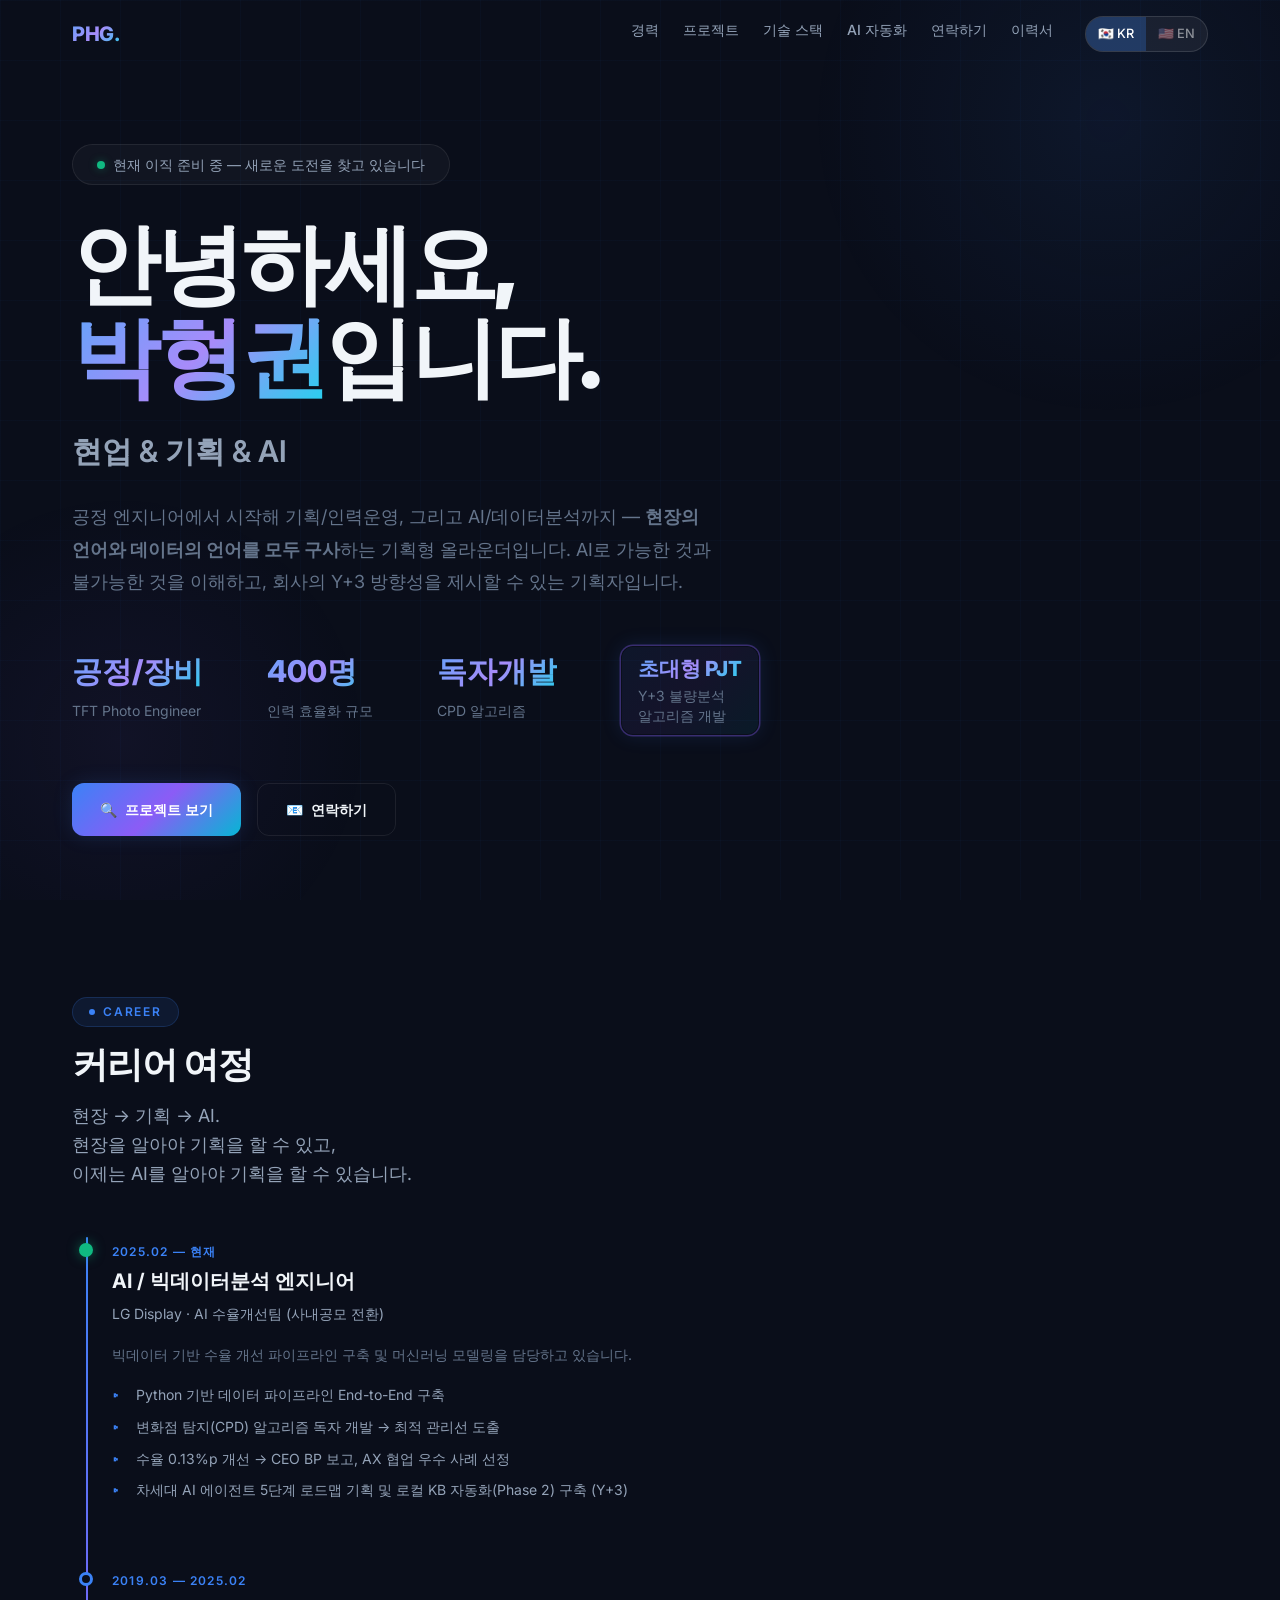
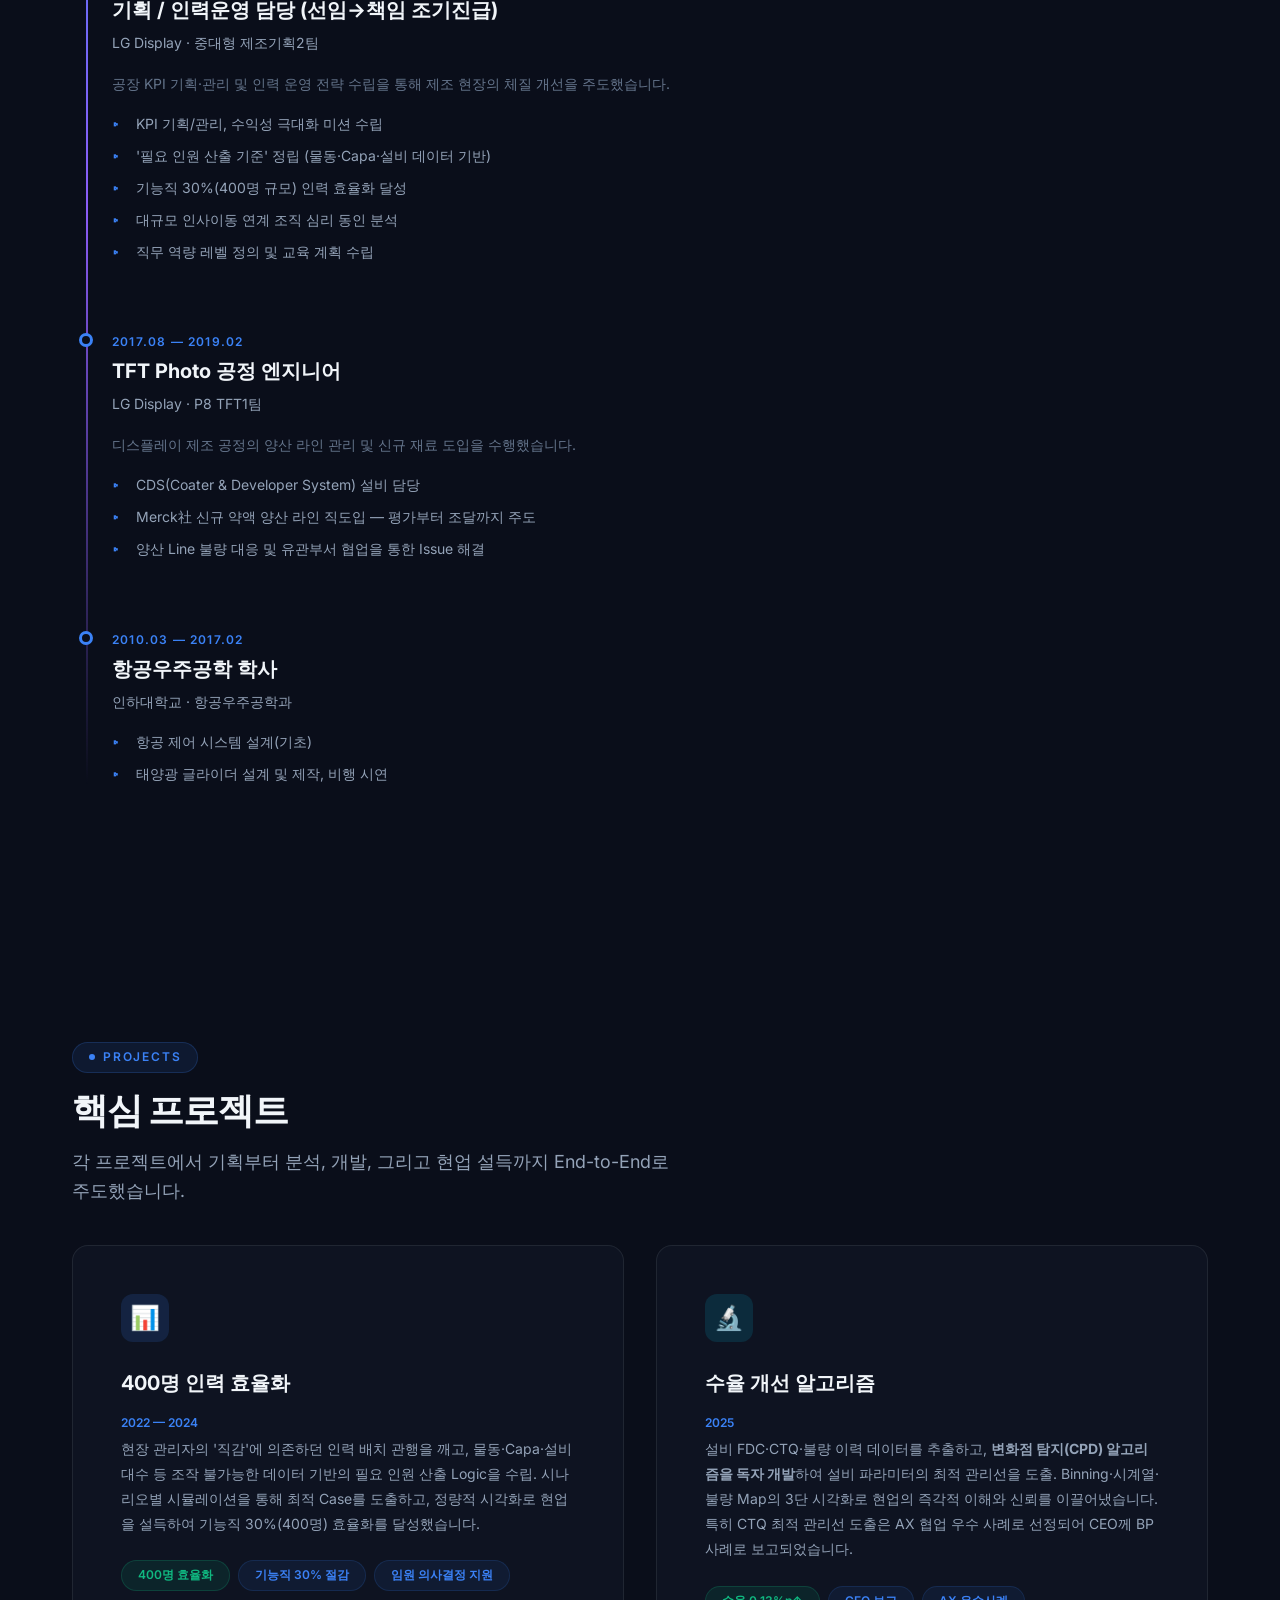
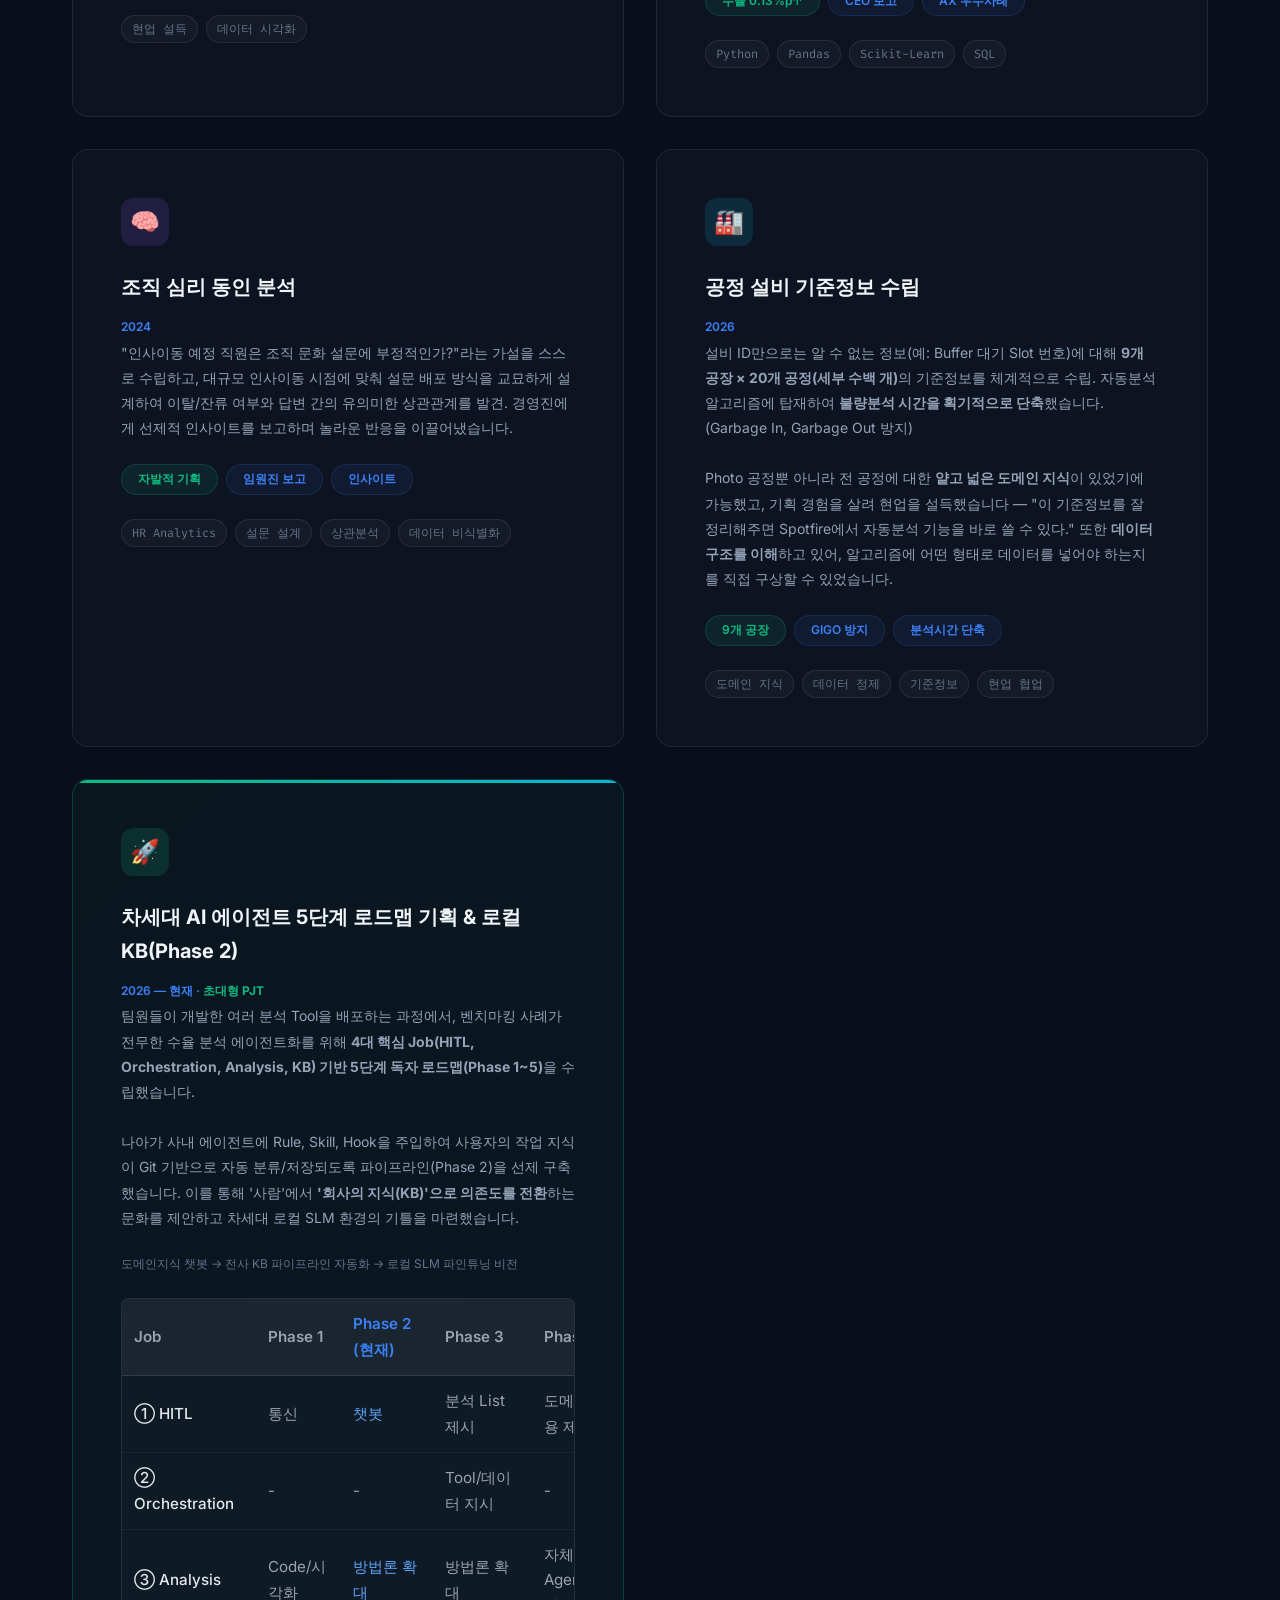
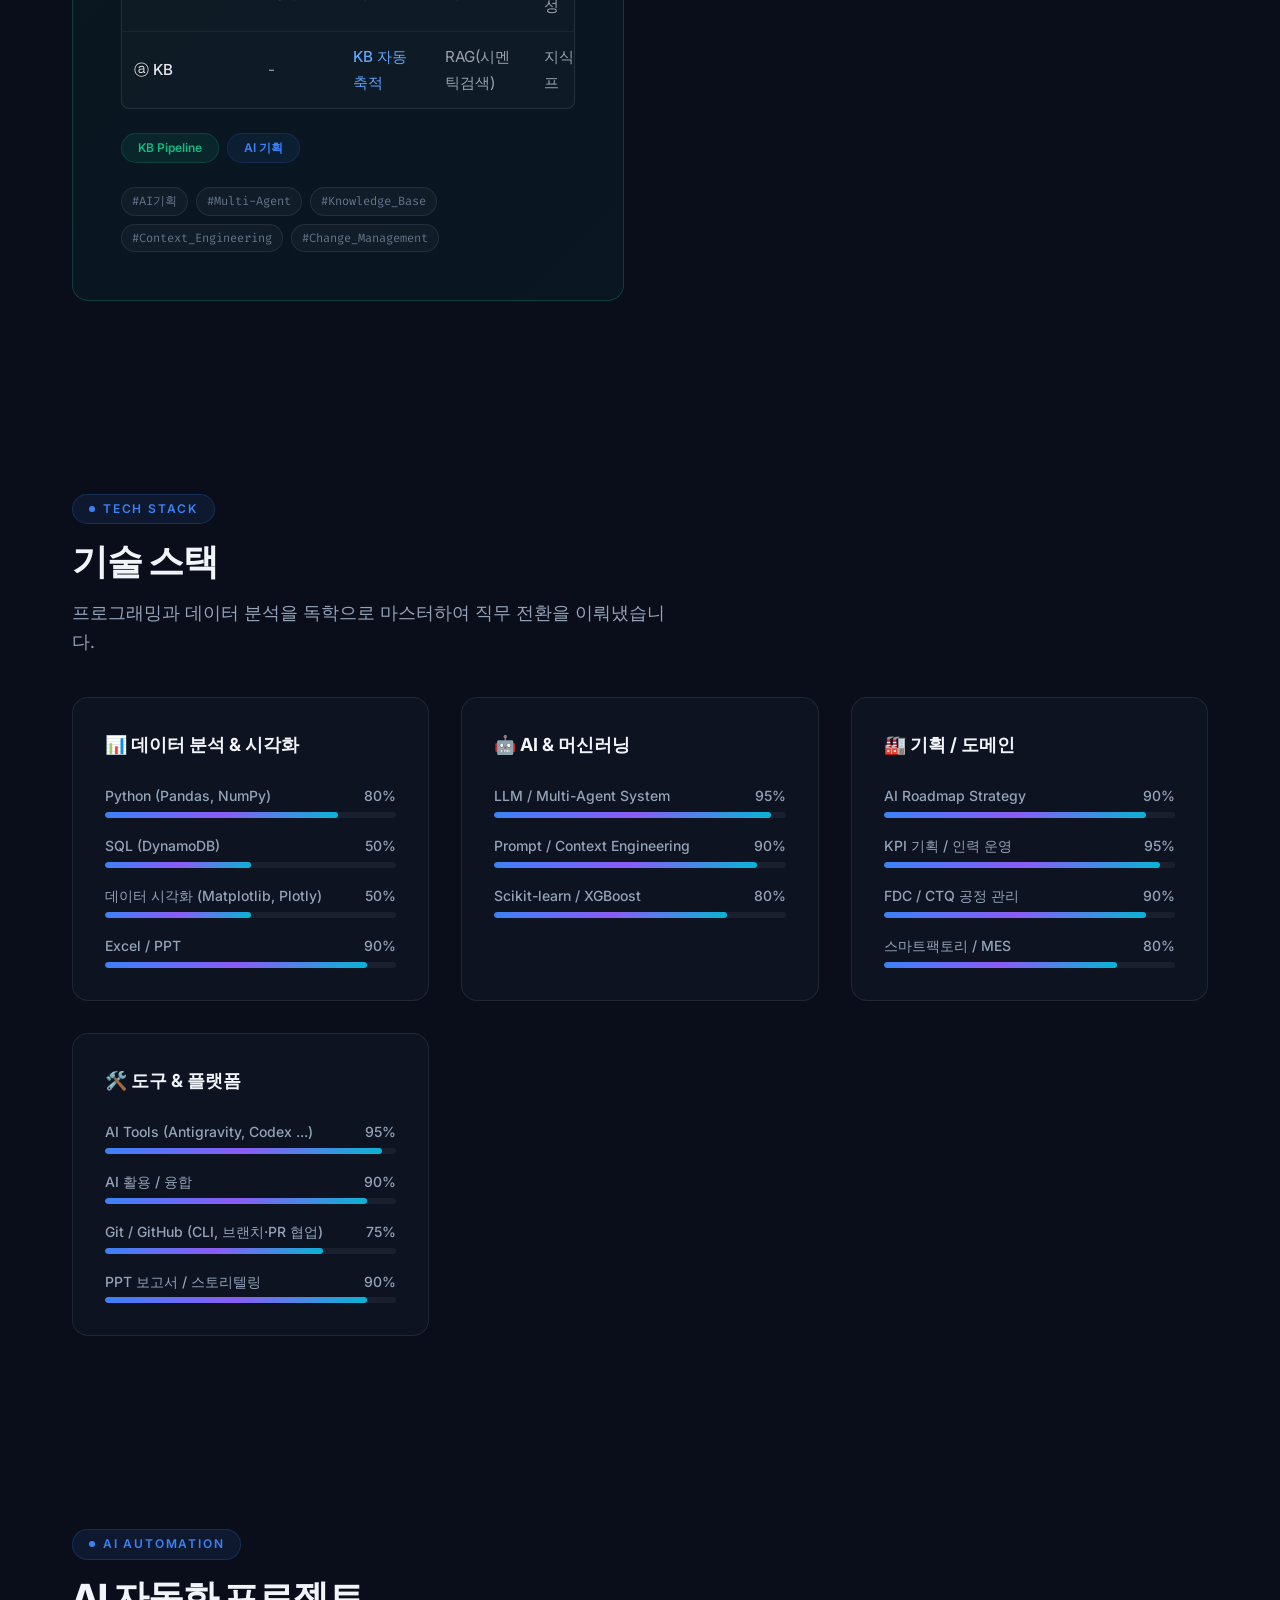
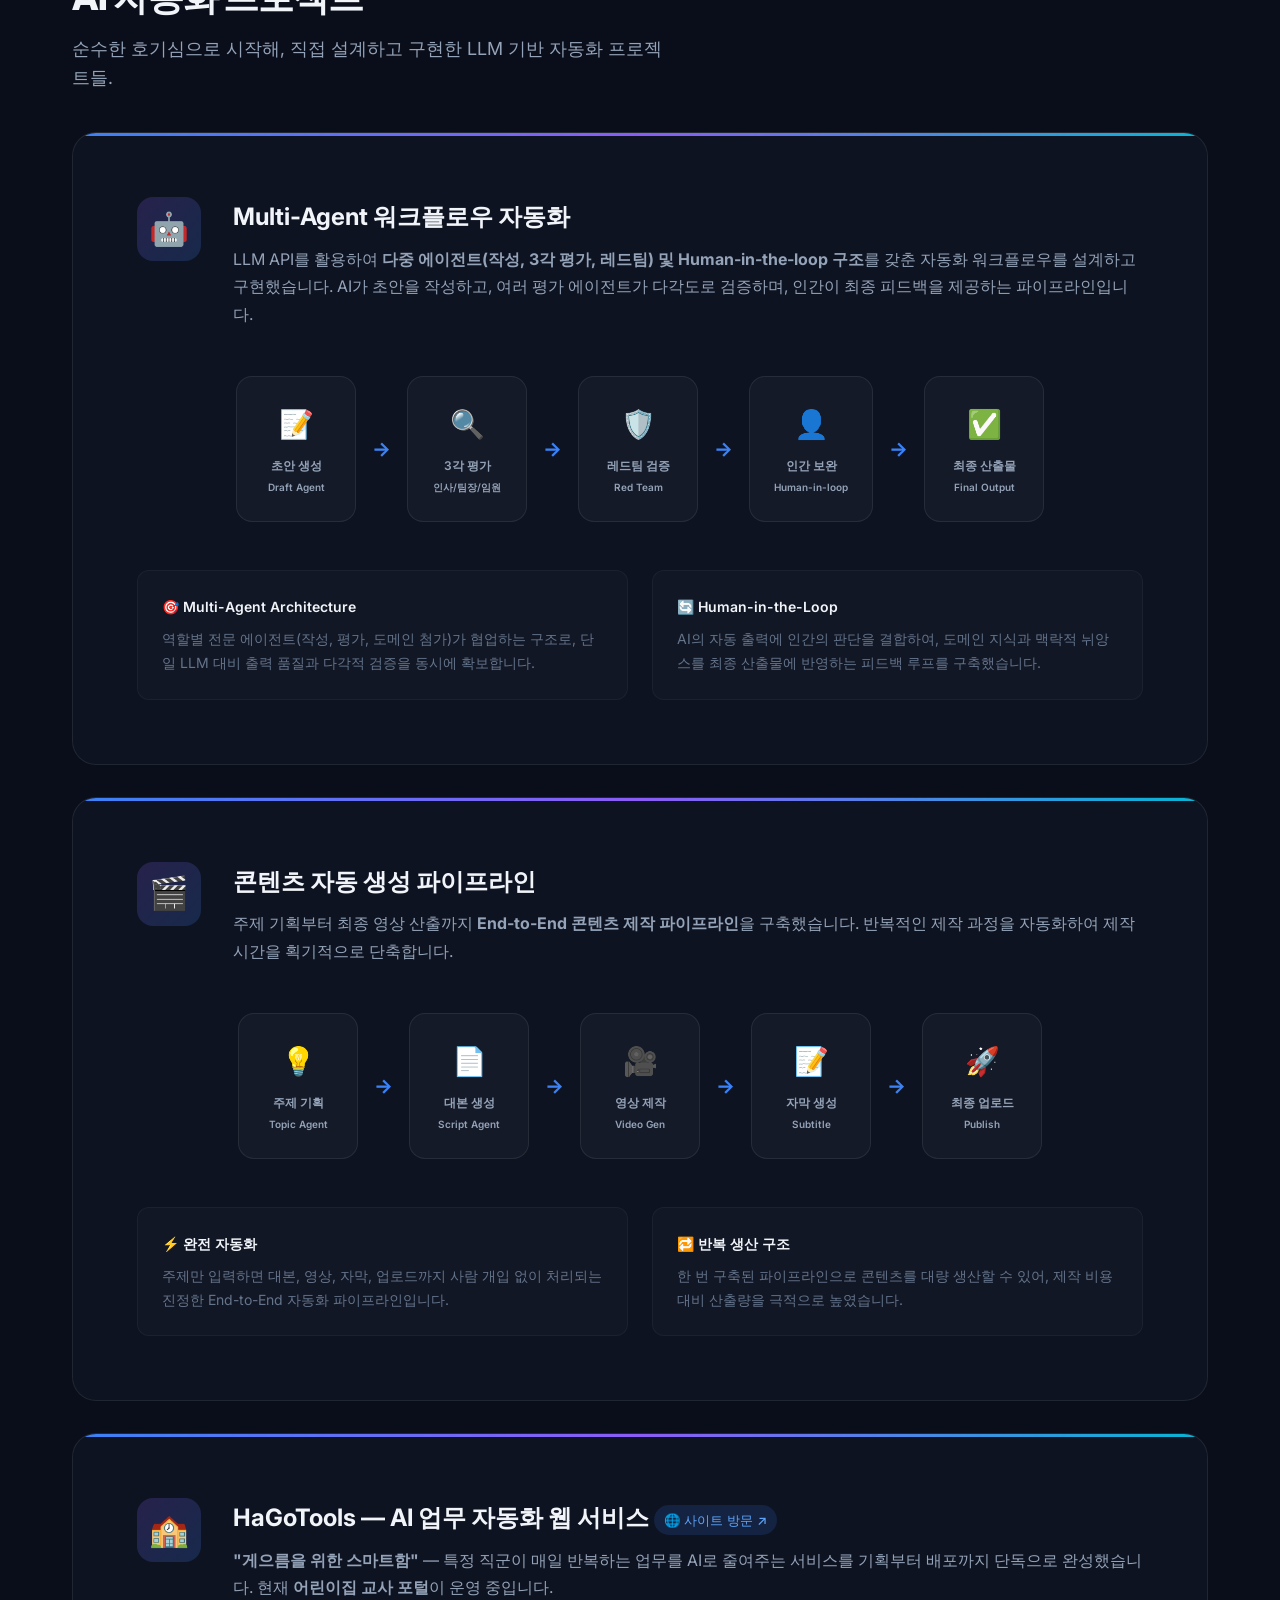
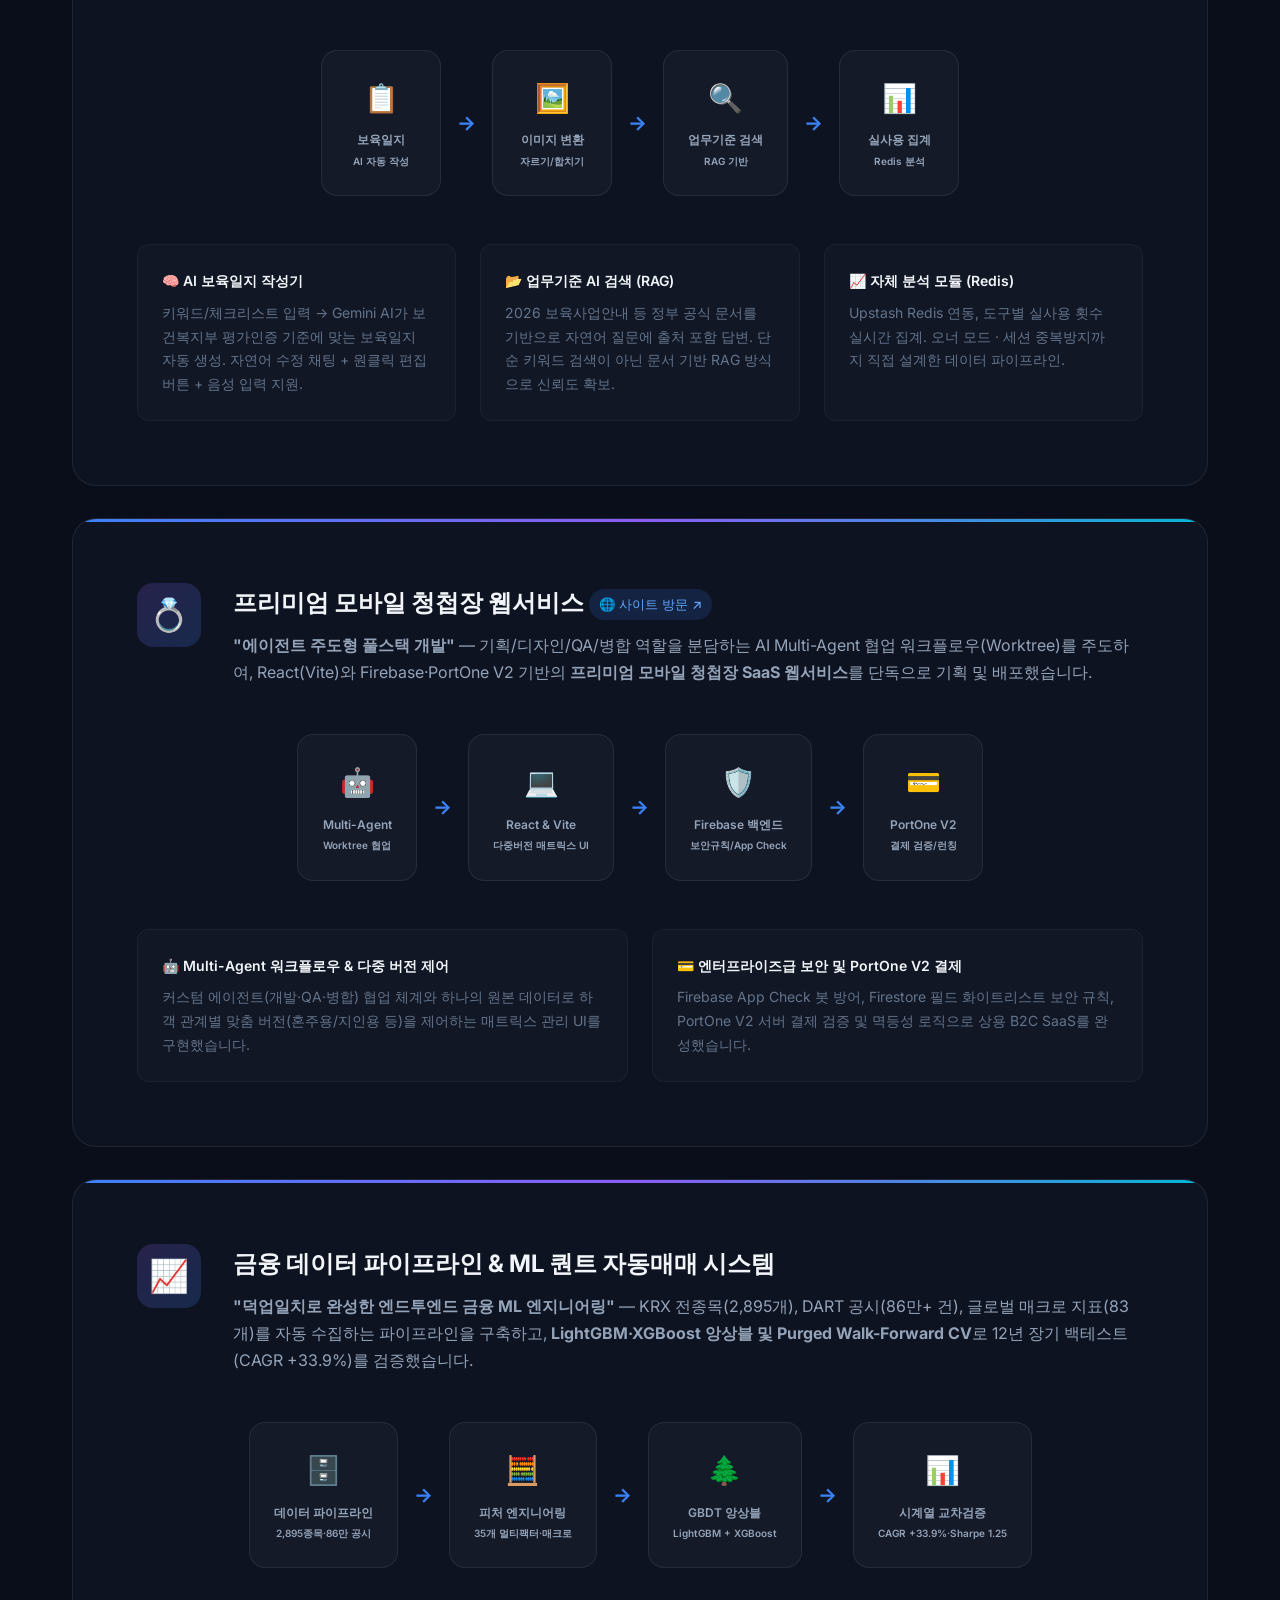
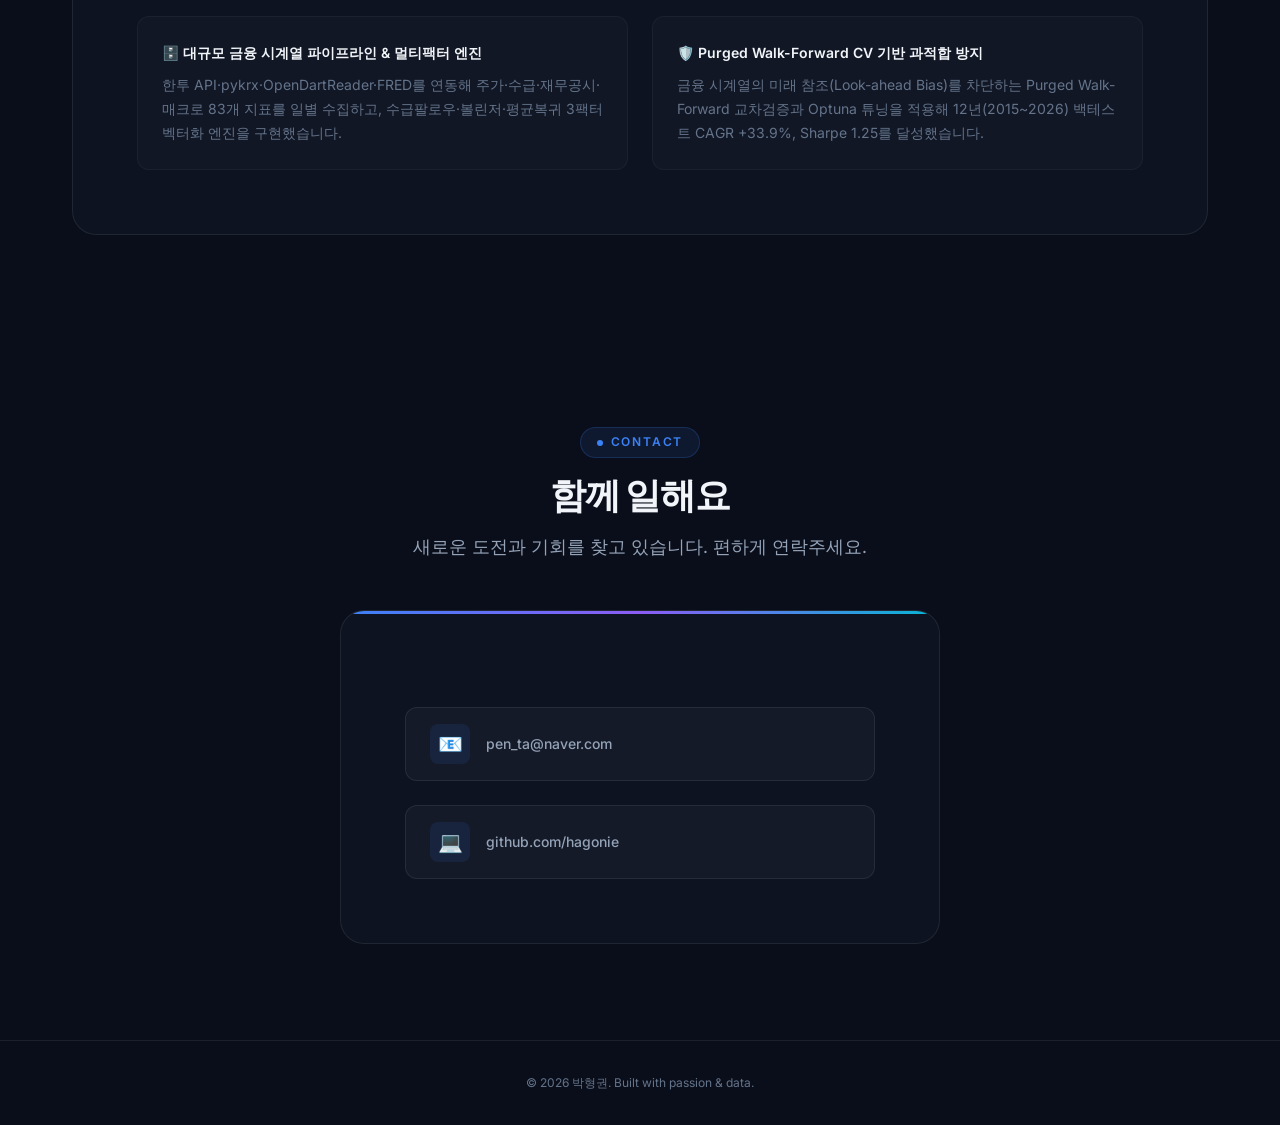
==== commit 80bd8b7c: "style: prevent header name wrapping and refine Git/AI skills line breaks in resumes" ====
--- a/index.html
+++ b/index.html
@@ -484,8 +484,8 @@
             <div class="skill-bar-bg"><div class="skill-bar" data-width="90"></div></div>
           </div>
           <div class="skill-item">
-            <span class="skill-name">Git / GitHub <span>50%</span></span>
-            <div class="skill-bar-bg"><div class="skill-bar" data-width="50"></div></div>
+            <span class="skill-name" data-ko="Git / GitHub (CLI, 브랜치·PR 협업) <span>75%</span>" data-en="Git / GitHub (CLI, Branch &amp; PR Workflow) <span>75%</span>" data-i18n-mode="html">Git / GitHub (CLI, 브랜치·PR 협업) <span>75%</span></span>
+            <div class="skill-bar-bg"><div class="skill-bar" data-width="75"></div></div>
           </div>
           <div class="skill-item">
             <span class="skill-name" data-ko="PPT 보고서 / 스토리텔링 <span>90%</span>" data-en="PPT Reports / Storytelling <span>90%</span>" data-i18n-mode="html">PPT 보고서 / 스토리텔링 <span>90%</span></span>
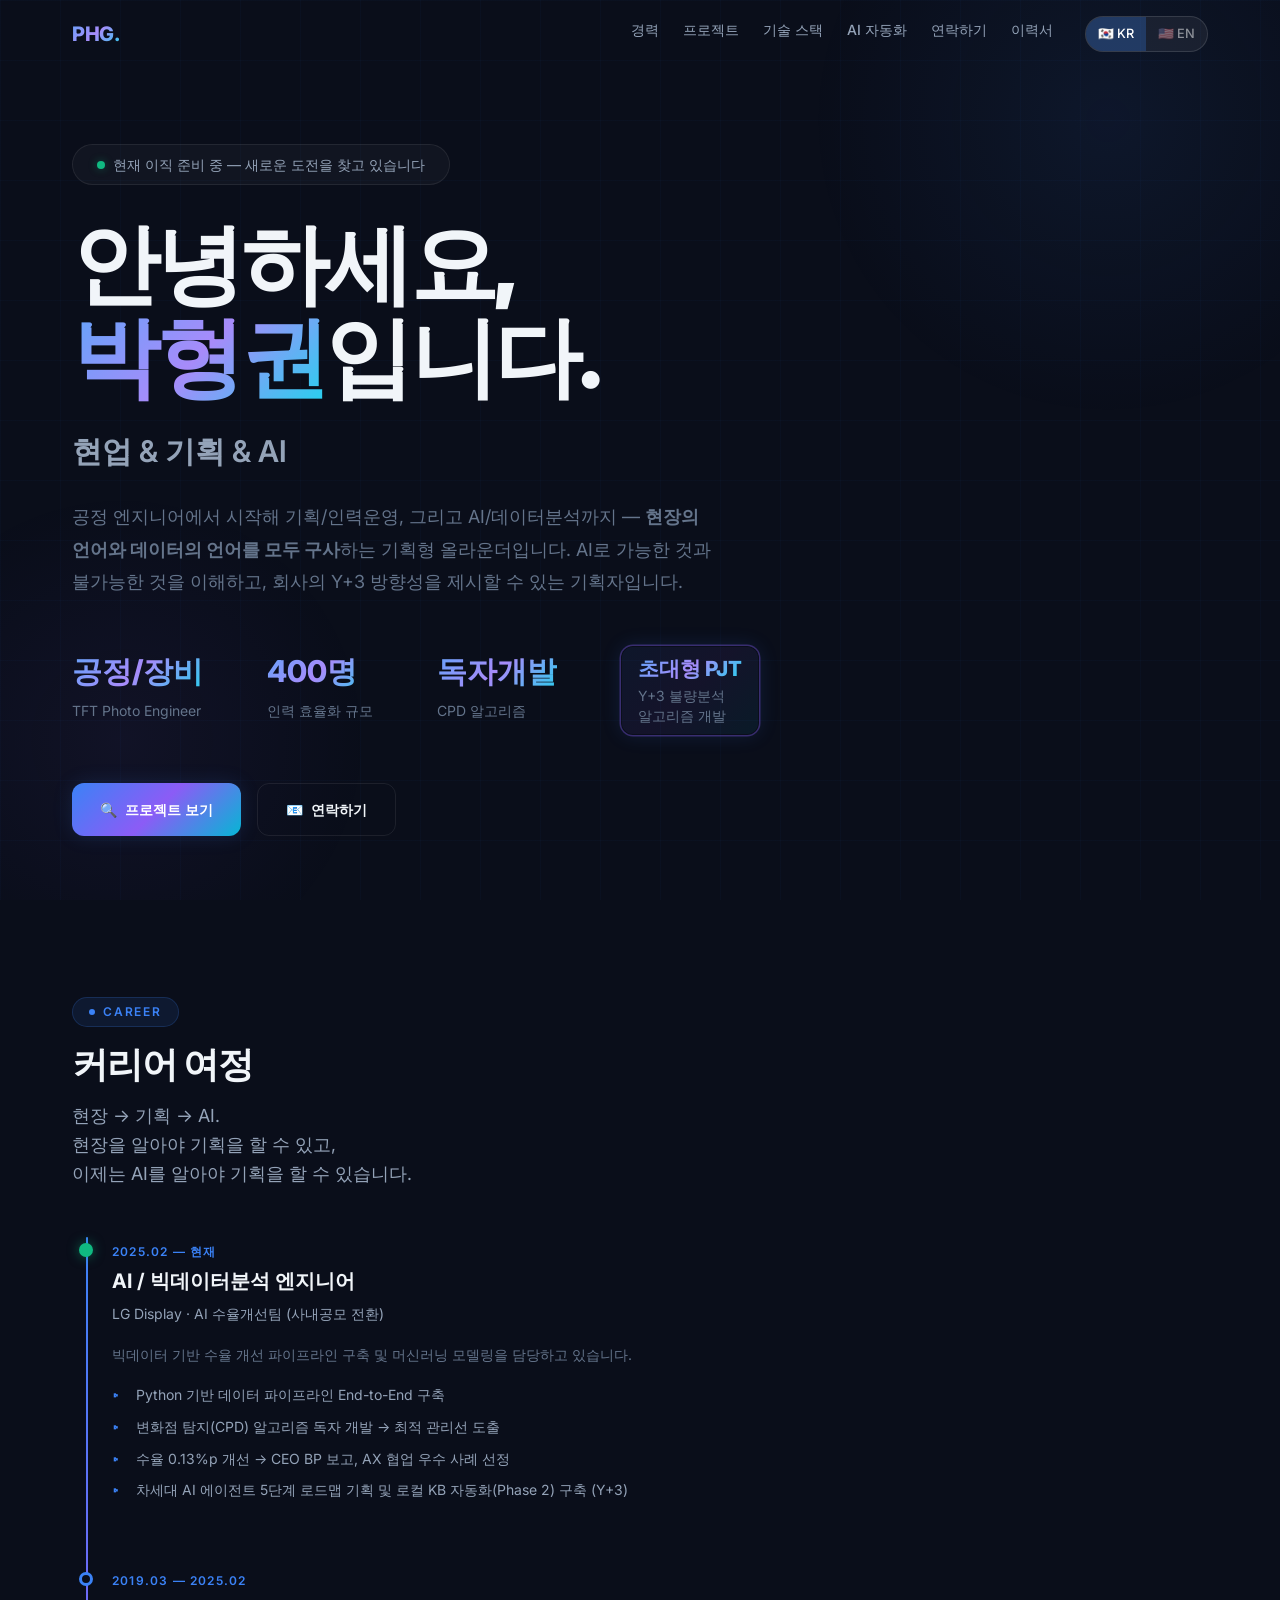
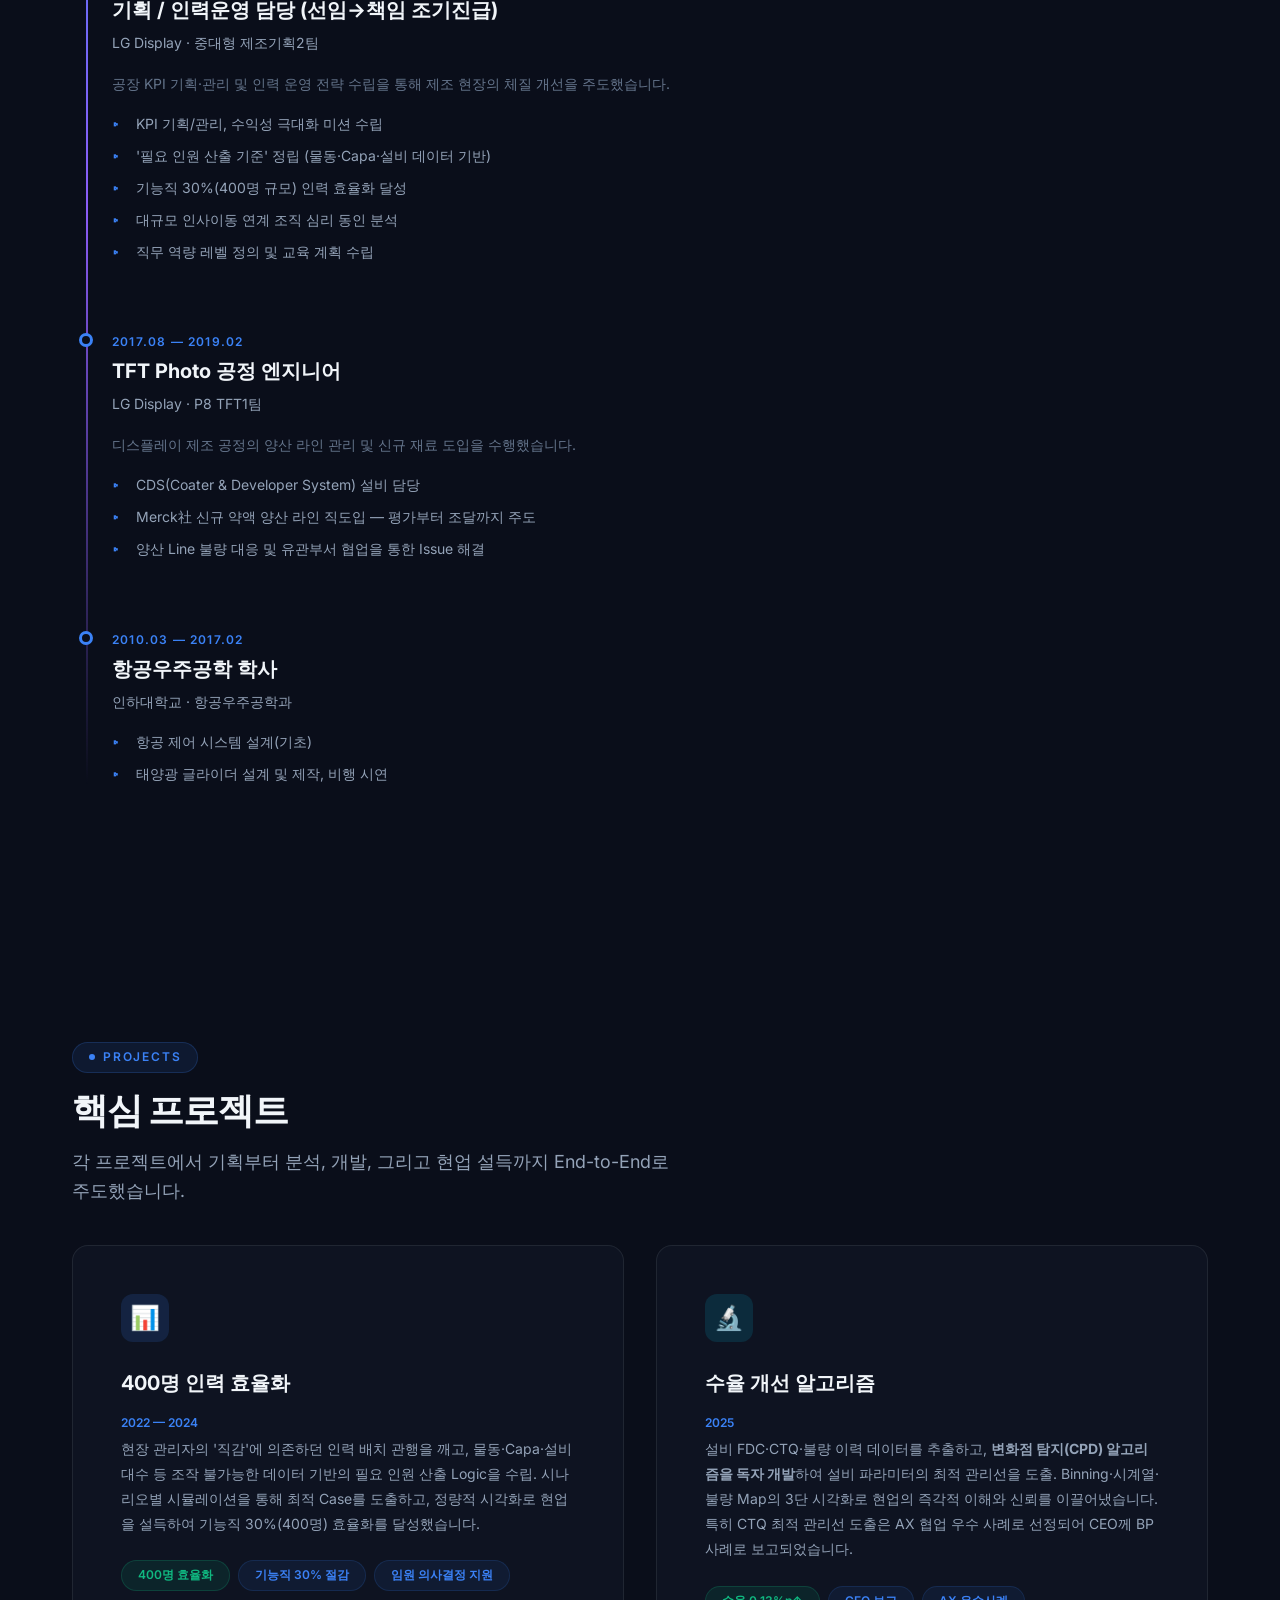
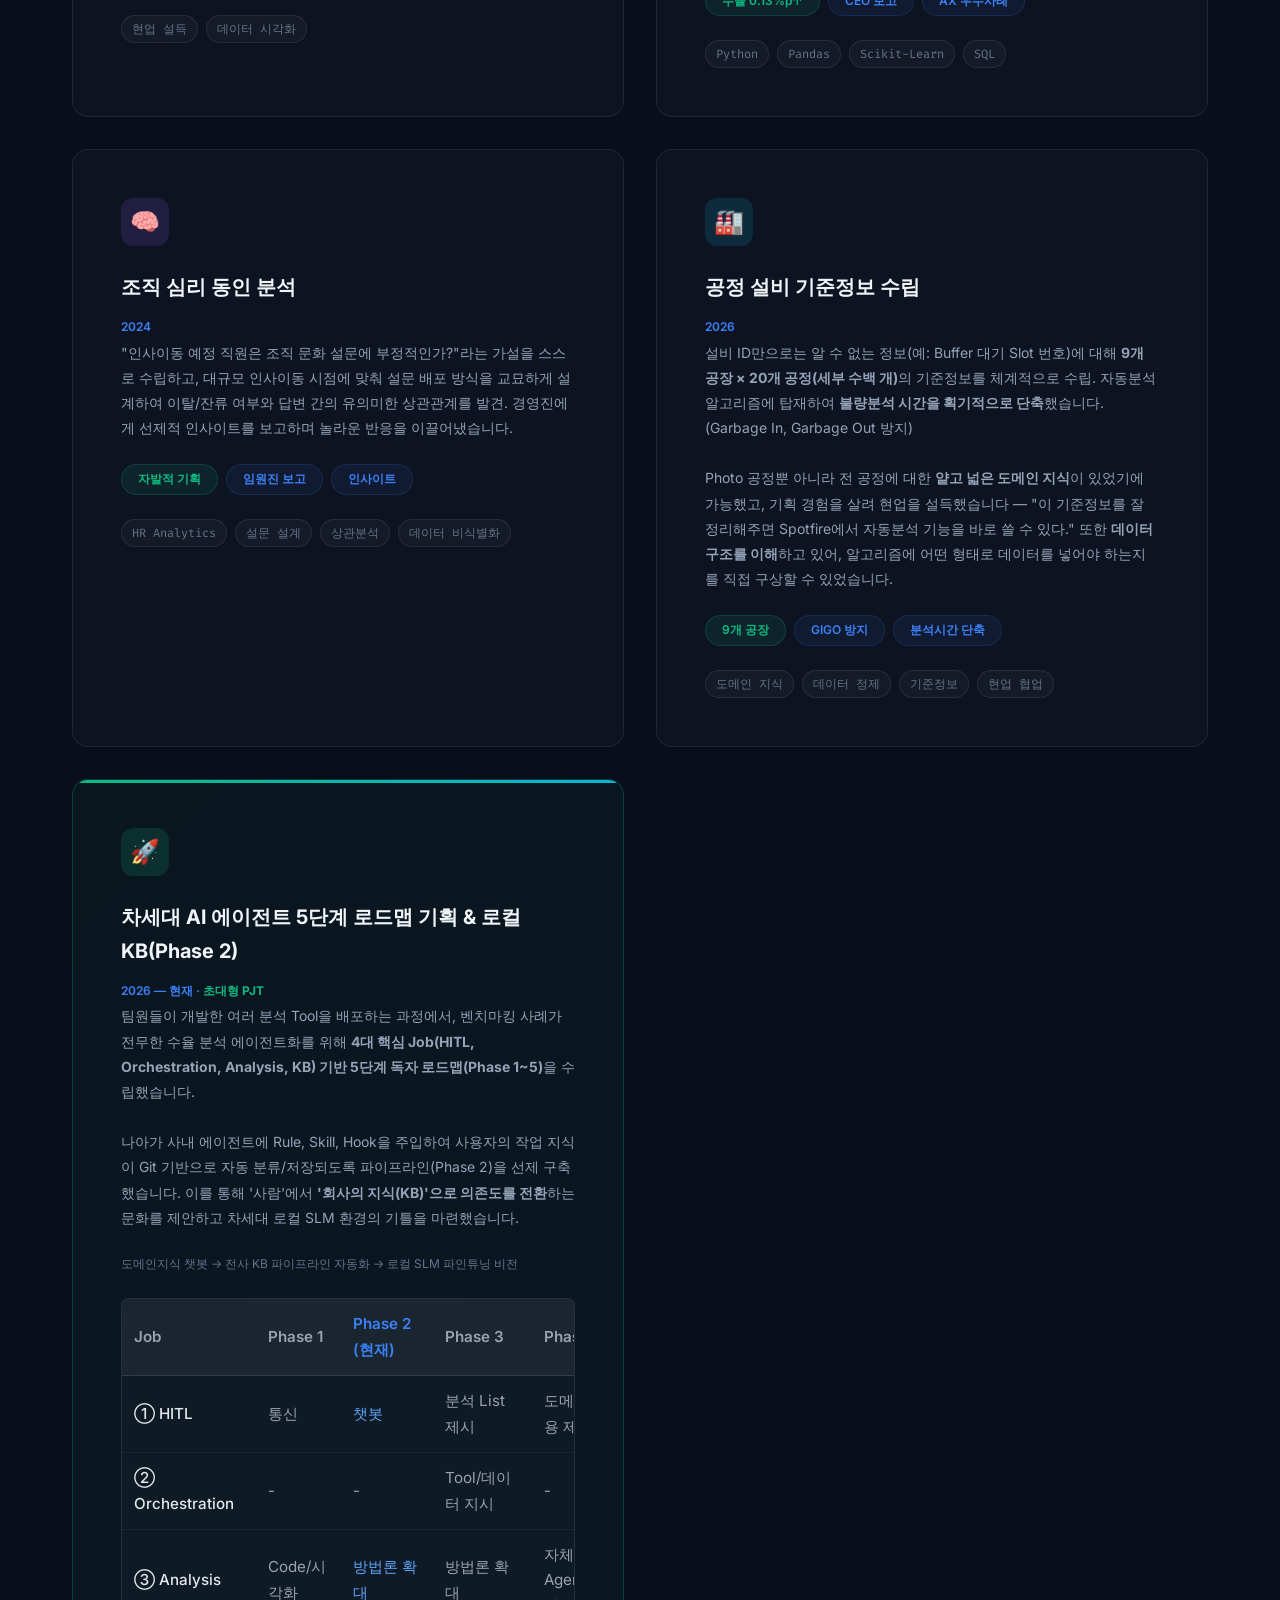
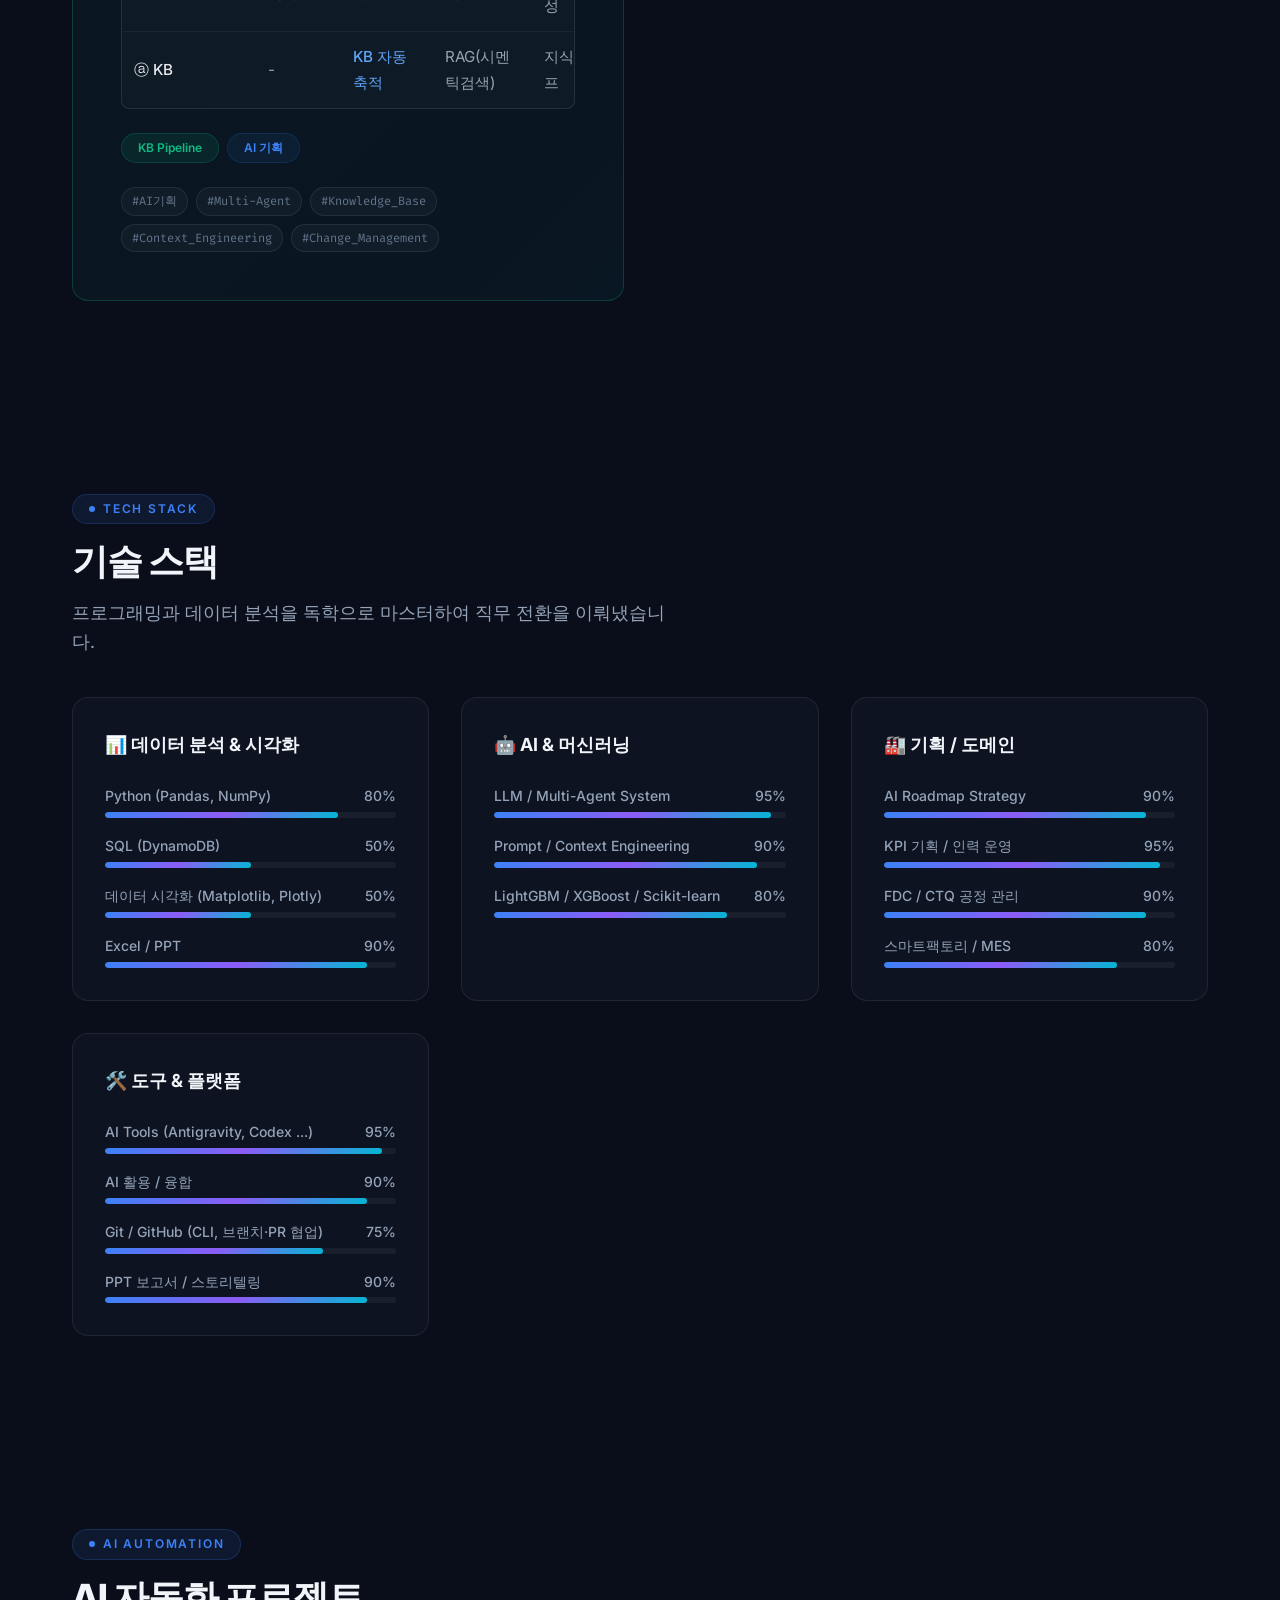
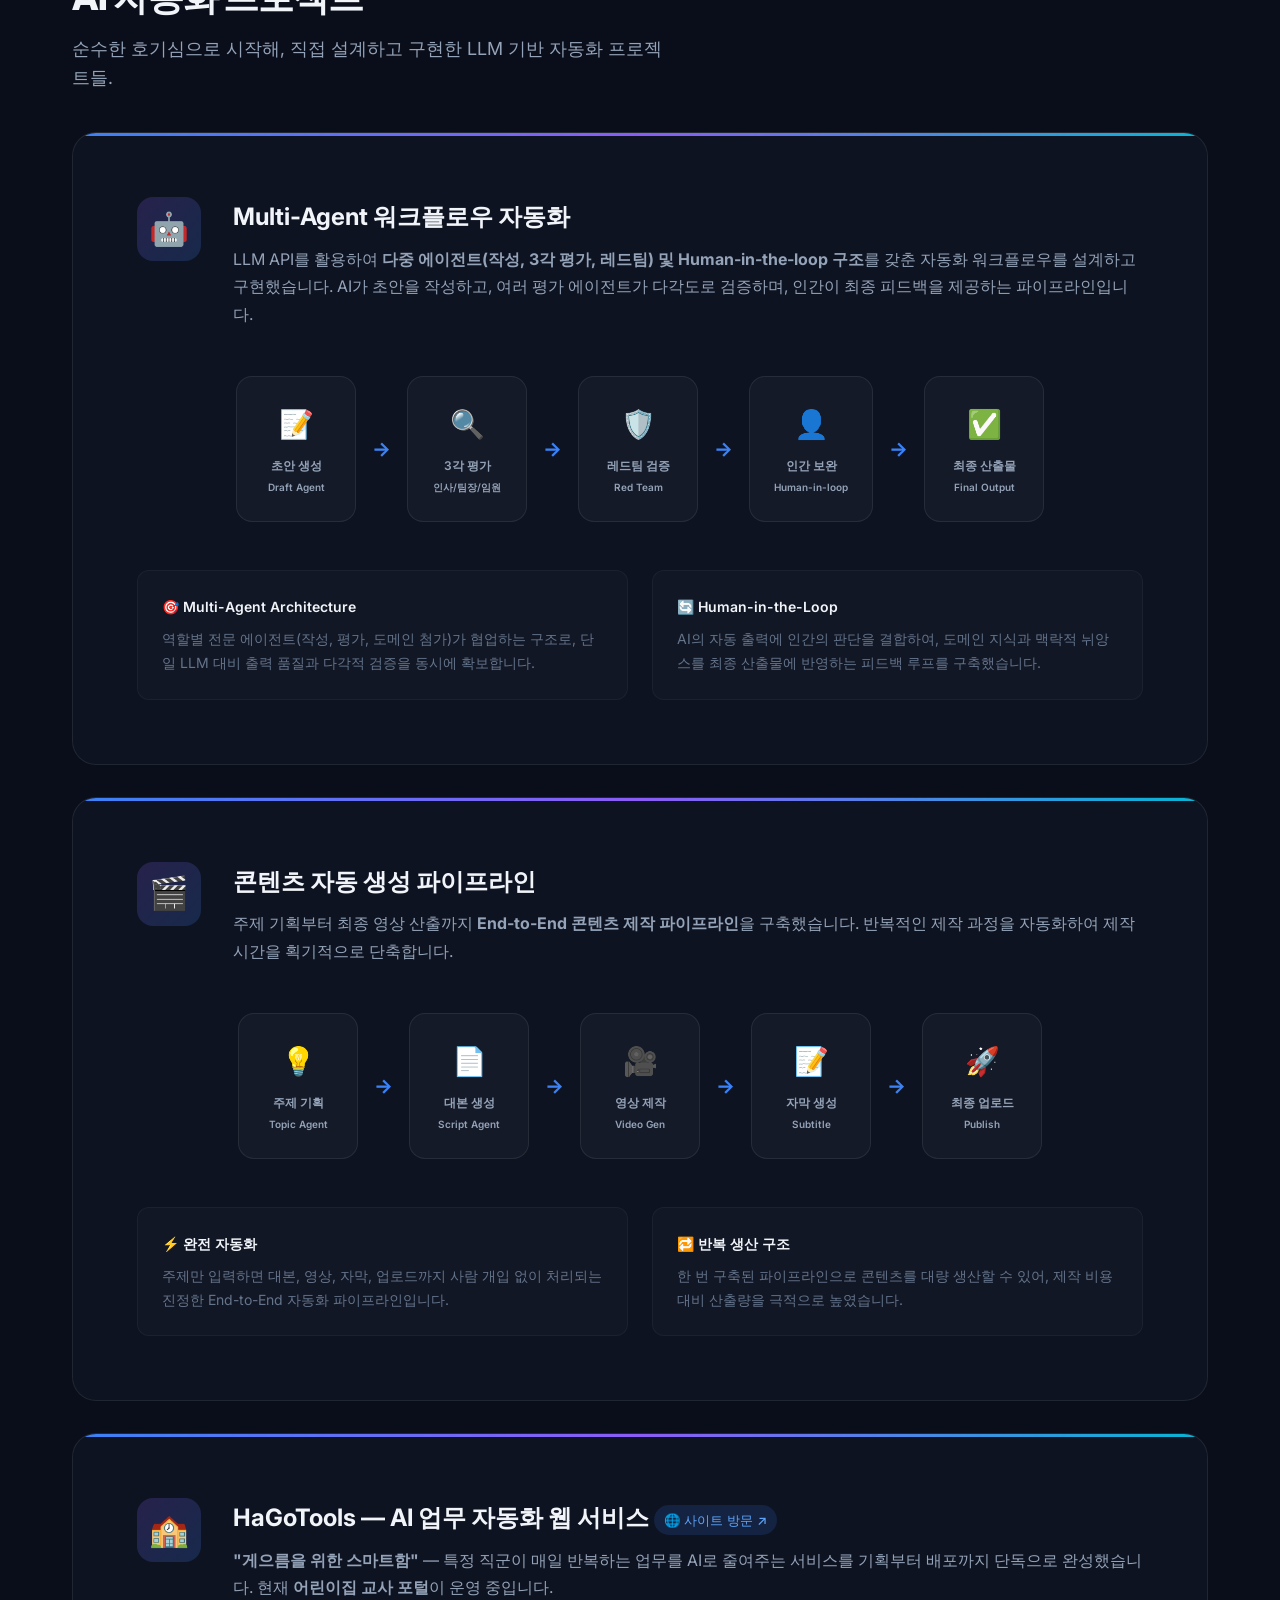
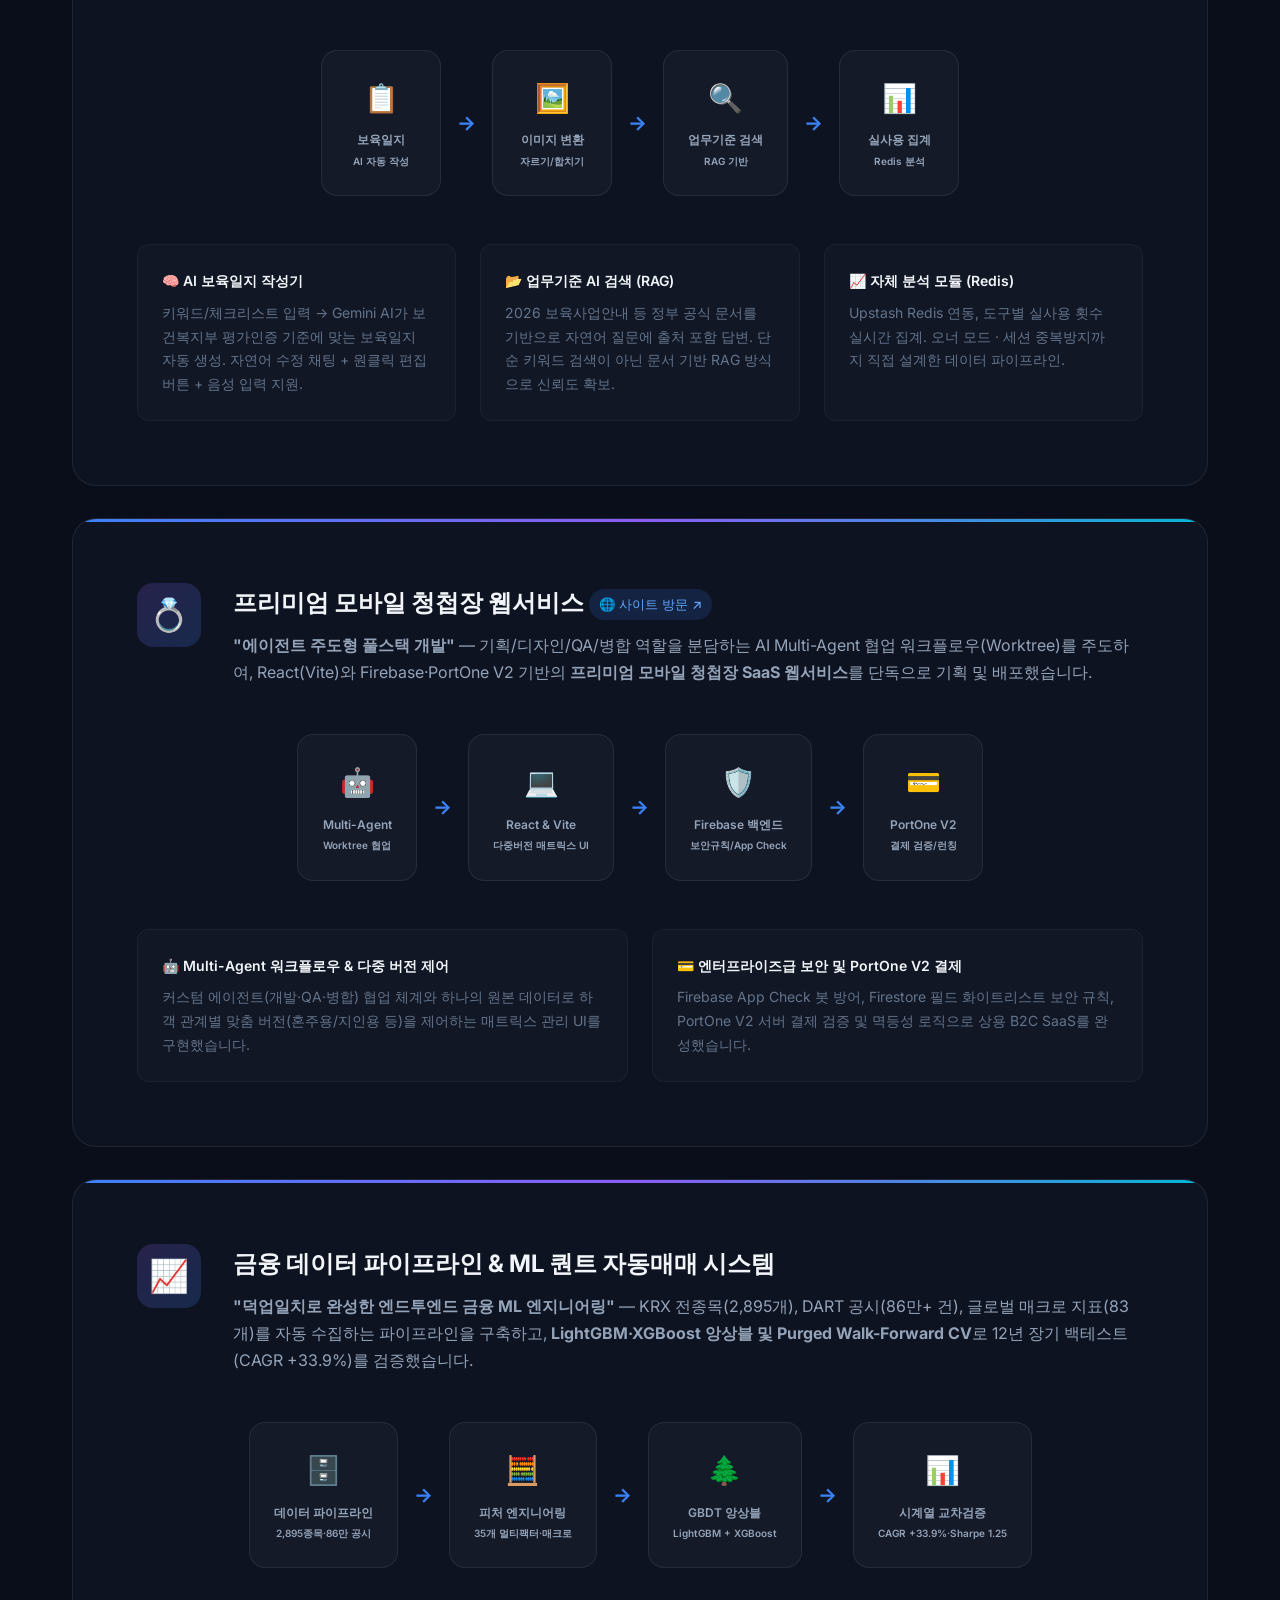
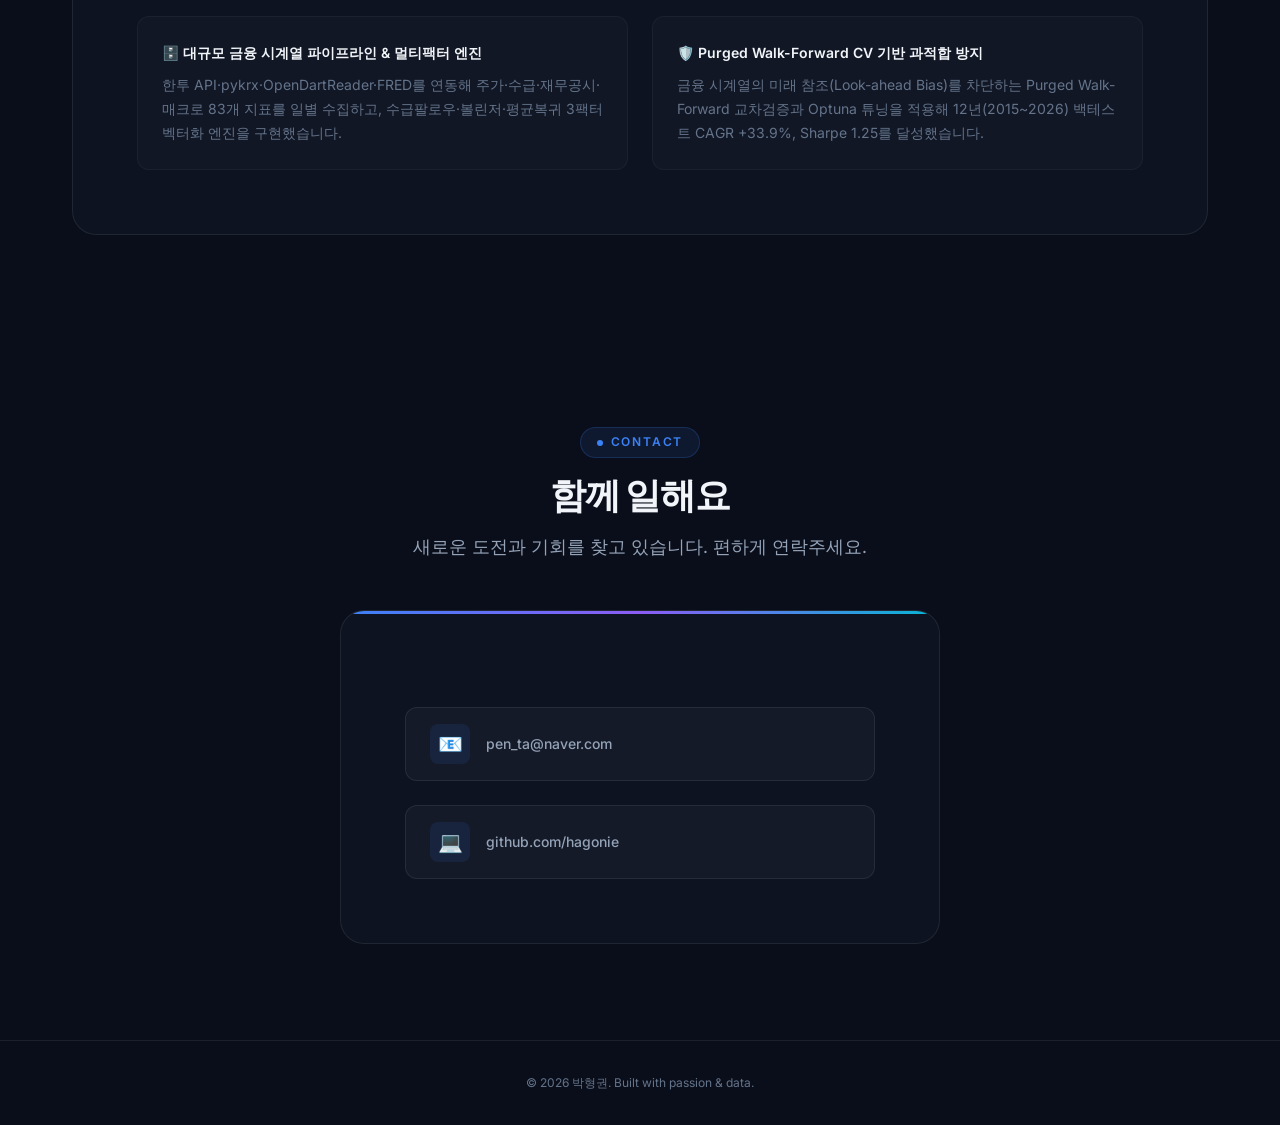
==== commit 8eaa7ecd: "fix: complete EN i18n coverage for hero count-up, Phase 2 header, and tags" ====
--- a/index.html
+++ b/index.html
@@ -113,7 +113,7 @@
           <div class="hero-stat-label">TFT Photo Engineer</div>
         </div>
         <div class="hero-stat" title="기획">
-          <div class="hero-stat-value" data-count="400">0</div>
+          <div class="hero-stat-value" data-count="400" data-ko="400명" data-en="400">0</div>
           <div class="hero-stat-label" data-ko="인력 효율화 규모" data-en="Workforce Optimized">인력 효율화 규모</div>
         </div>
         <div class="hero-stat" title="AI">
@@ -336,7 +336,7 @@
               <tr style="background: rgba(255,255,255,0.05); border-bottom: 1px solid rgba(255,255,255,0.1);">
                 <th style="padding: 12px; color: #9ca3af; font-weight: 600;">Job</th>
                 <th style="padding: 12px; color: #9ca3af; font-weight: 600;">Phase 1</th>
-                <th style="padding: 12px; color: #3b82f6; font-weight: 600;">Phase 2 (현재)</th>
+                <th style="padding: 12px; color: #3b82f6; font-weight: 600;" data-ko="Phase 2 (현재)" data-en="Phase 2 (Current)">Phase 2 (현재)</th>
                 <th style="padding: 12px; color: #9ca3af; font-weight: 600;">Phase 3</th>
                 <th style="padding: 12px; color: #9ca3af; font-weight: 600;">Phase 4</th>
                 <th style="padding: 12px; color: #9ca3af; font-weight: 600;">Phase 5</th>
@@ -384,7 +384,7 @@
           <span class="metric-badge" data-ko="AI 기획" data-en="AI Planning">AI 기획</span>
         </div>
         <div class="project-card-tags">
-          <span class="tag">#AI기획</span>
+          <span class="tag" data-ko="#AI기획" data-en="#AI_Planning">#AI기획</span>
           <span class="tag">#Multi-Agent</span>
           <span class="tag">#Knowledge_Base</span>
           <span class="tag">#Context_Engineering</span>
@@ -442,7 +442,7 @@
             <div class="skill-bar-bg"><div class="skill-bar" data-width="90"></div></div>
           </div>
           <div class="skill-item">
-            <span class="skill-name">Scikit-learn / XGBoost <span>80%</span></span>
+            <span class="skill-name">LightGBM / XGBoost / Scikit-learn <span>80%</span></span>
             <div class="skill-bar-bg"><div class="skill-bar" data-width="80"></div></div>
           </div>
         </div>
